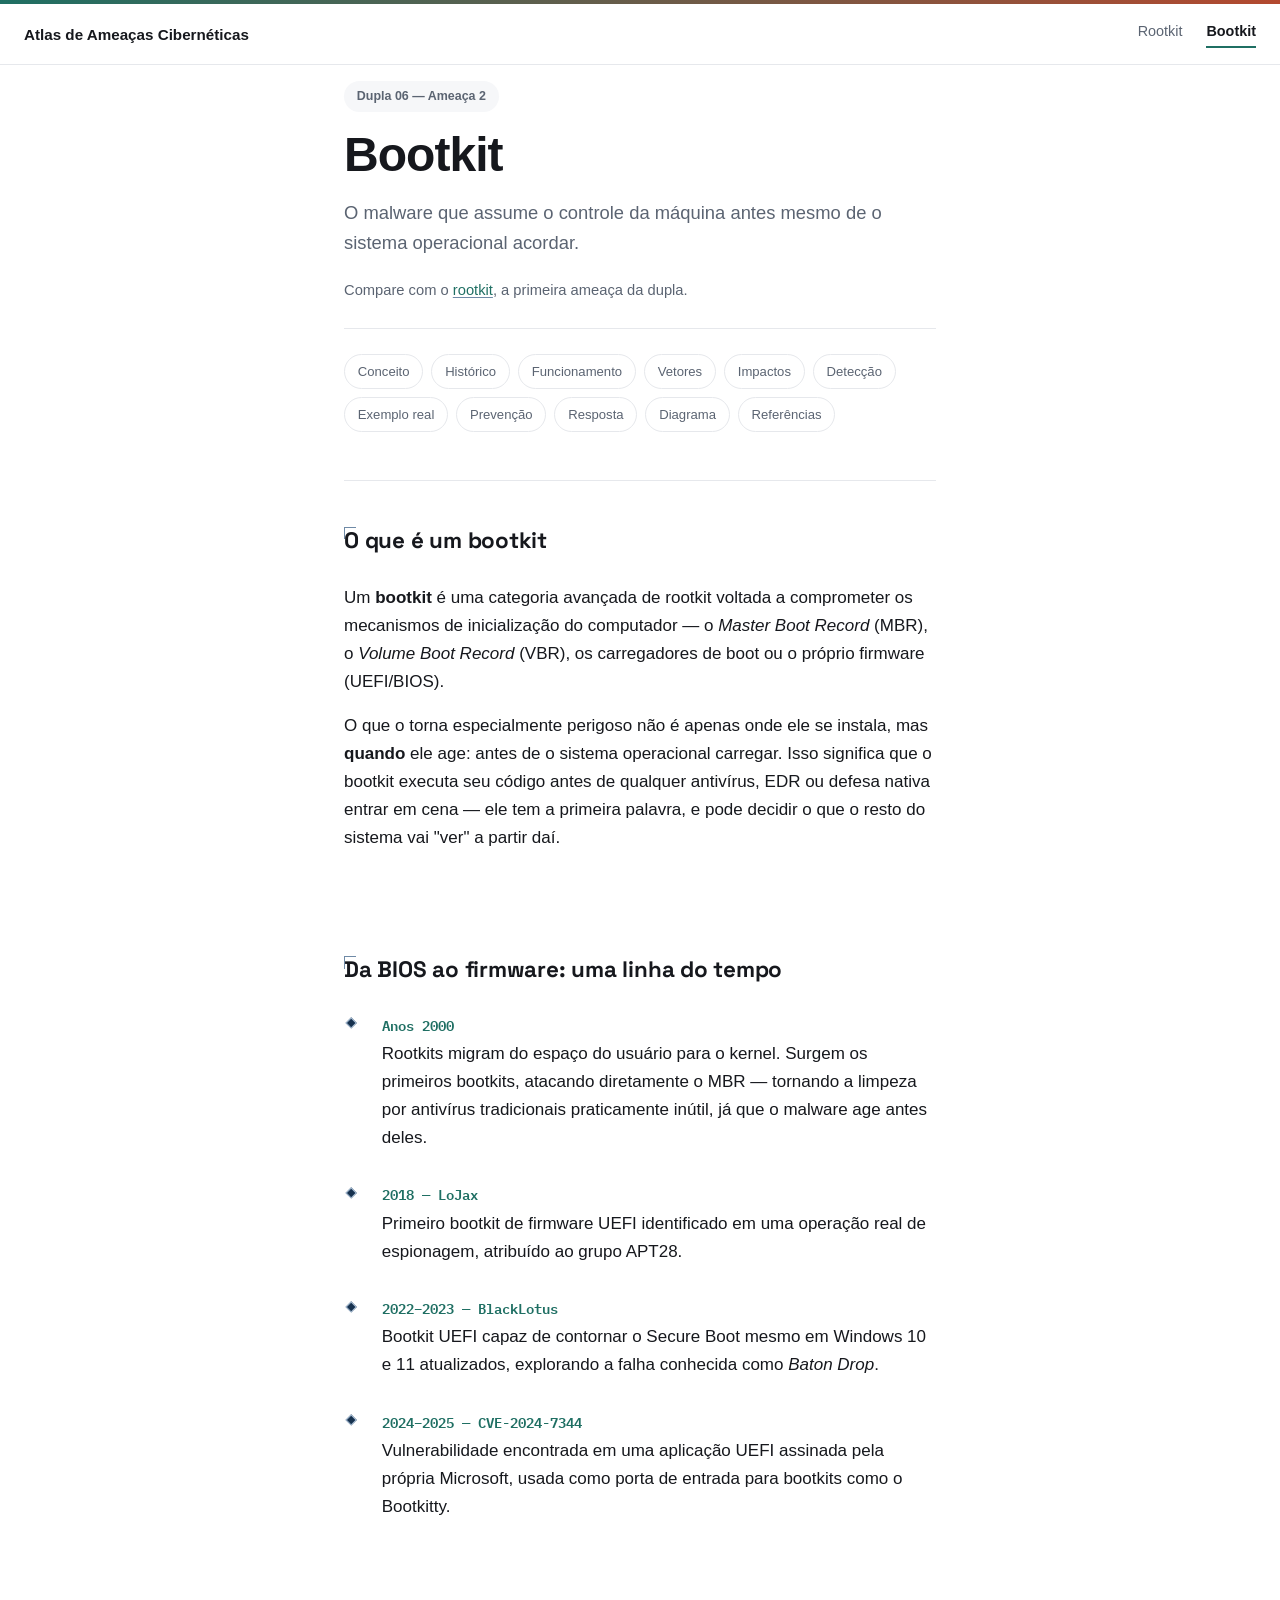
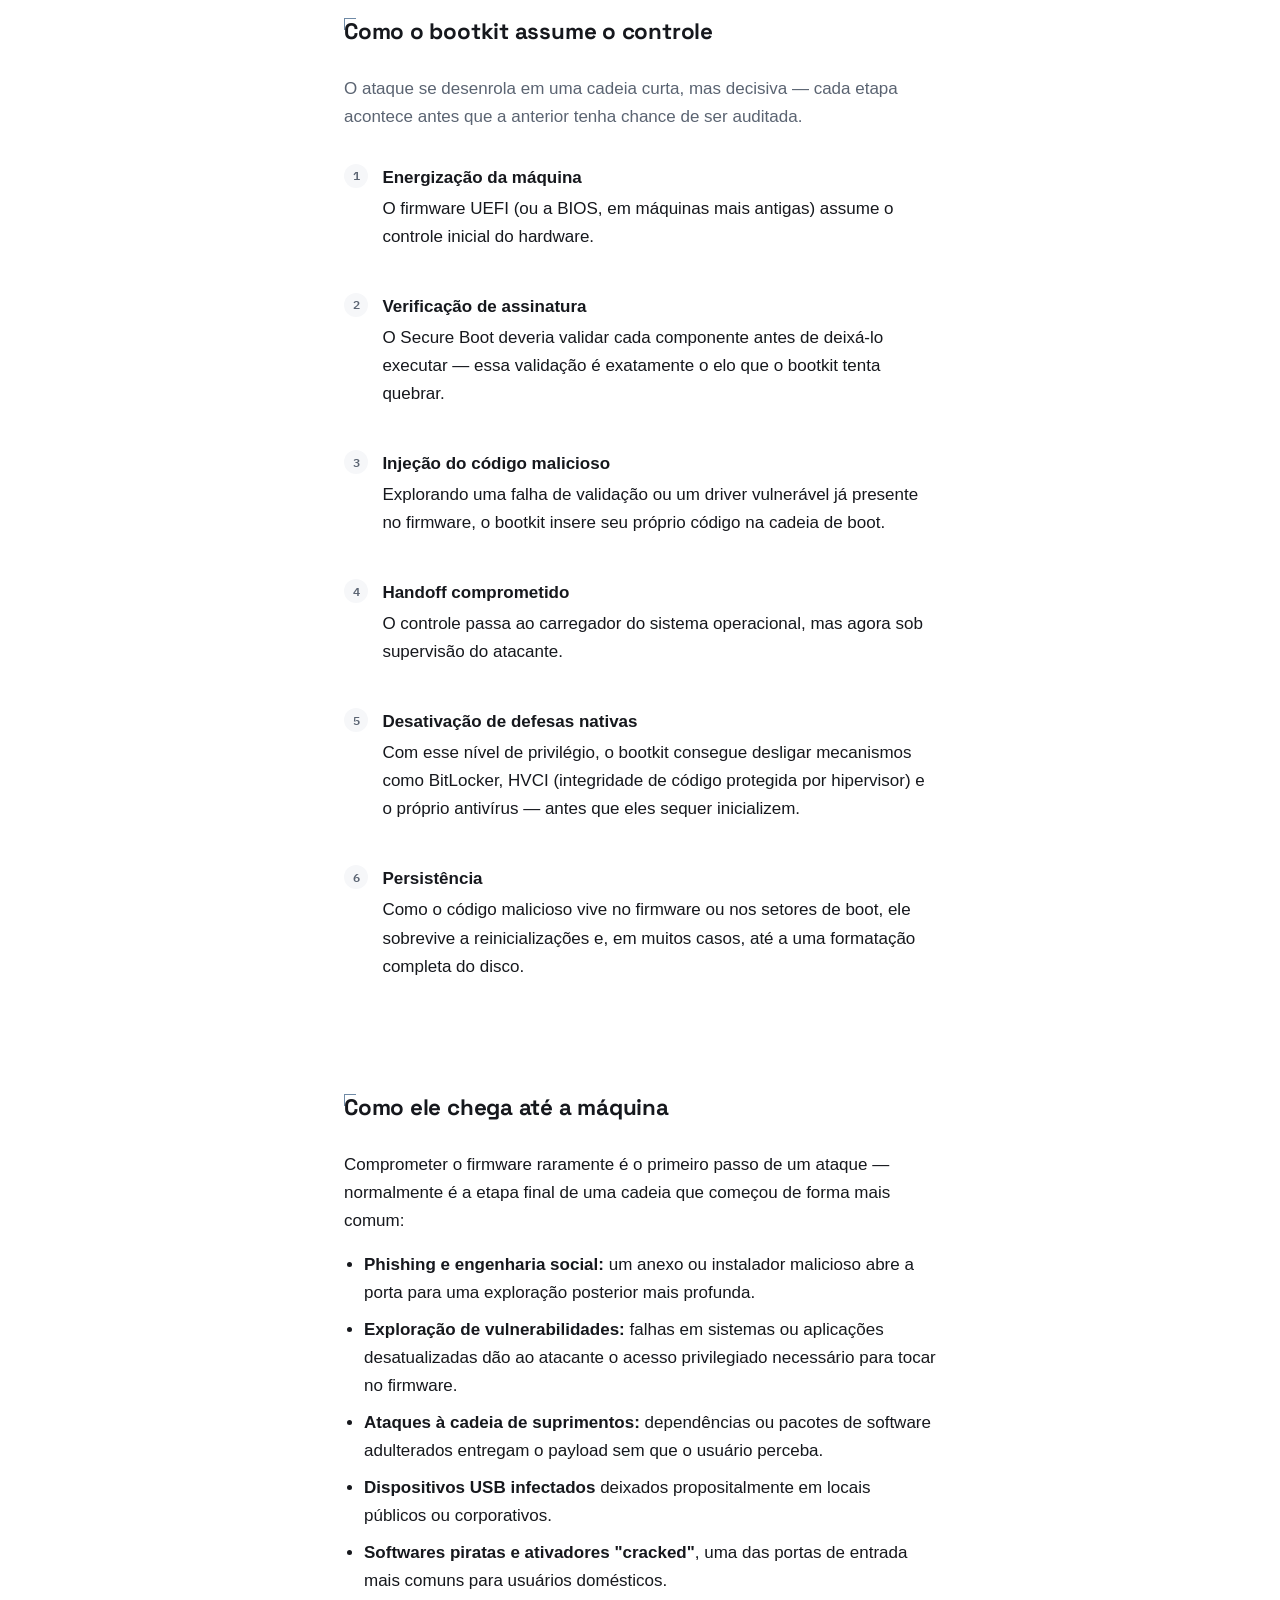
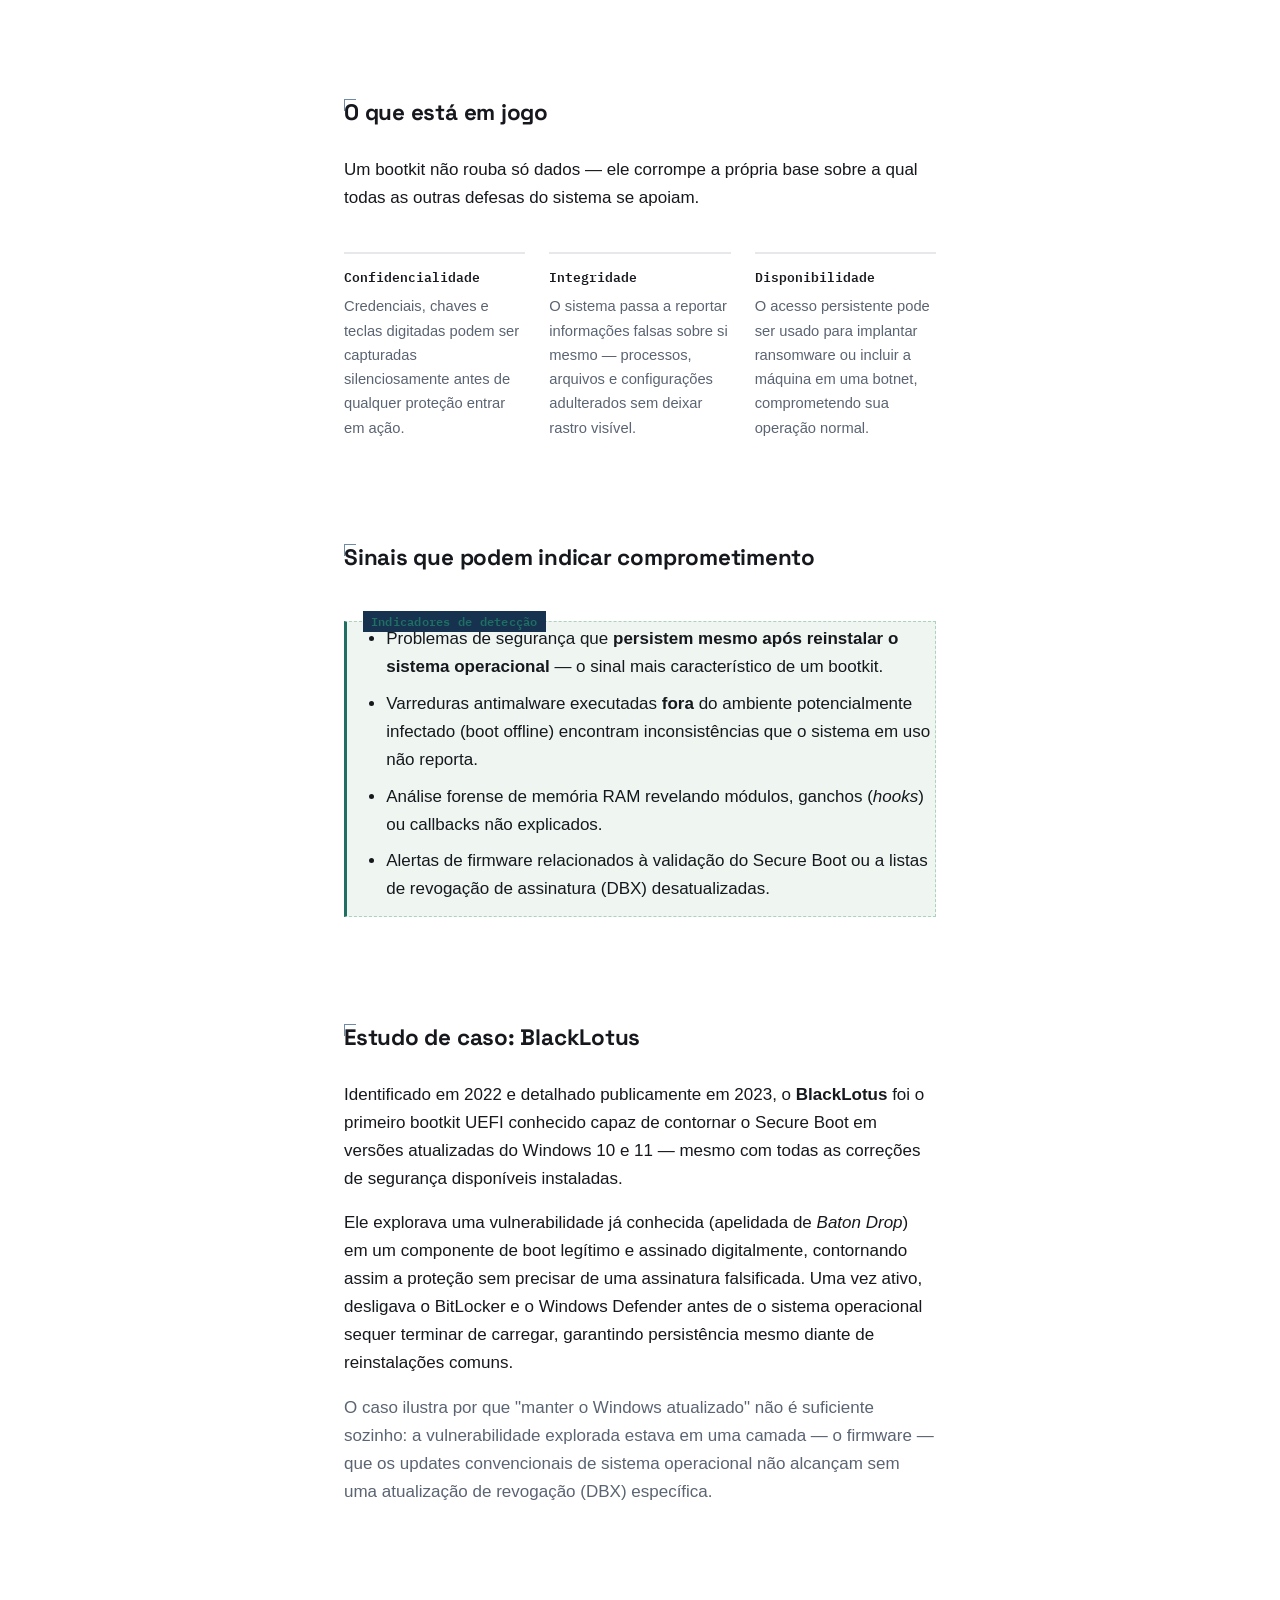
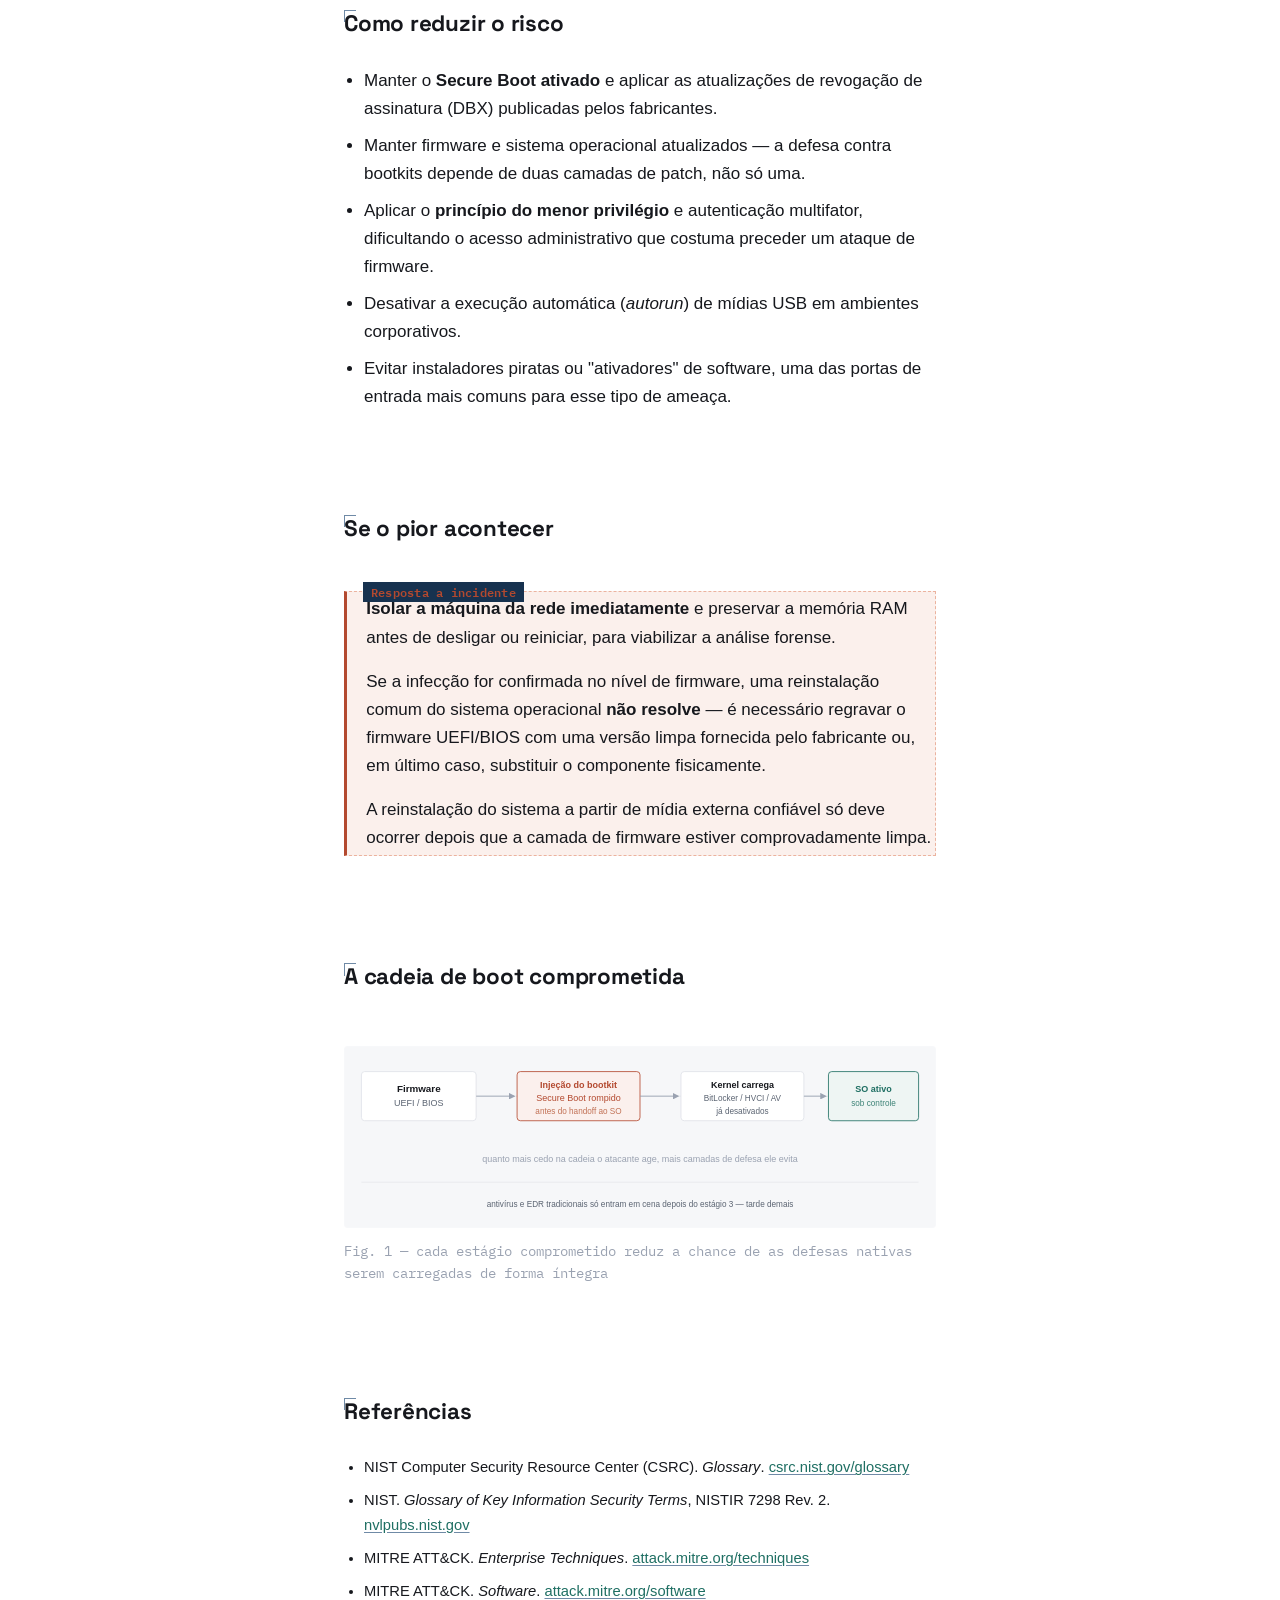
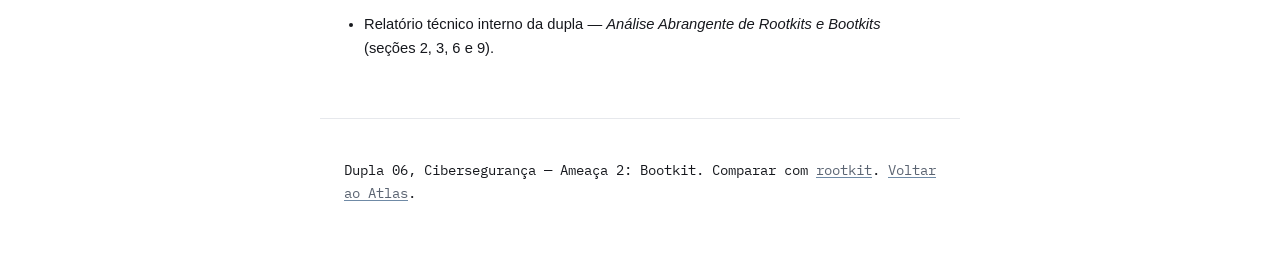
==== index.html @ 20fa59f3 "alterando nome" ====
<!doctype html>
<html lang="pt-BR">
  <head>
    <meta charset="UTF-8" />
    <meta name="viewport" content="width=device-width, initial-scale=1.0" />
    <title>Bootkit — Atlas de Ameaças Cibernéticas</title>
    <meta
      name="description"
      content="O que é um bootkit, como ele compromete o processo de inicialização, exemplos reais como o BlackLotus, e como detectar, prevenir e responder a esse tipo de ataque."
    />
    <link rel="stylesheet" href="css/style.css" />
  </head>

  <body>
    <div class="accent-bar"></div>
    <header class="site-header">
      <a class="brand" href="#">Atlas de Ameaças Cibernéticas</a>
      <nav aria-label="Ameaças da dupla 06">
        <a href="rootkit.html">Rootkit</a>
        <a href="bootkit.html" aria-current="page">Bootkit</a>
      </nav>
    </header>

    <header class="hero">
      <span class="badge">Dupla 06 — Ameaça 2</span>
      <h1>Bootkit</h1>
      <p class="lede">
        O malware que assume o controle da máquina antes mesmo de o sistema
        operacional acordar.
      </p>
      <p class="see-also">
        Compare com o <a href="rootkit.html">rootkit</a>, a primeira ameaça da
        dupla.
      </p>

      <nav class="quicknav" aria-label="Nesta página">
        <a href="#conceito">Conceito</a>
        <a href="#historico">Histórico</a>
        <a href="#funcionamento">Funcionamento</a>
        <a href="#vetores">Vetores</a>
        <a href="#impactos">Impactos</a>
        <a href="#deteccao">Detecção</a>
        <a href="#exemplo">Exemplo real</a>
        <a href="#prevencao">Prevenção</a>
        <a href="#resposta">Resposta</a>
        <a href="#diagrama">Diagrama</a>
        <a href="#referencias">Referências</a>
      </nav>
    </header>

    <main>
      <section id="conceito">
        <h2>O que é um bootkit</h2>
        <p>
          Um <strong>bootkit</strong> é uma categoria avançada de rootkit
          voltada a comprometer os mecanismos de inicialização do computador — o
          <em>Master Boot Record</em> (MBR), o
          <em>Volume Boot Record</em> (VBR), os carregadores de boot ou o
          próprio firmware (UEFI/BIOS).
        </p>
        <p>
          O que o torna especialmente perigoso não é apenas onde ele se instala,
          mas <strong>quando</strong> ele age: antes de o sistema operacional
          carregar. Isso significa que o bootkit executa seu código antes de
          qualquer antivírus, EDR ou defesa nativa entrar em cena — ele tem a
          primeira palavra, e pode decidir o que o resto do sistema vai "ver" a
          partir daí.
        </p>
      </section>

      <section id="historico">
        <h2>Da BIOS ao firmware: uma linha do tempo</h2>
        <ul class="timeline">
          <li>
            <span class="year">Anos 2000</span>
            <p>
              Rootkits migram do espaço do usuário para o kernel. Surgem os
              primeiros bootkits, atacando diretamente o MBR — tornando a
              limpeza por antivírus tradicionais praticamente inútil, já que o
              malware age antes deles.
            </p>
          </li>
          <li>
            <span class="year">2018 — LoJax</span>
            <p>
              Primeiro bootkit de firmware UEFI identificado em uma operação
              real de espionagem, atribuído ao grupo APT28.
            </p>
          </li>
          <li>
            <span class="year">2022–2023 — BlackLotus</span>
            <p>
              Bootkit UEFI capaz de contornar o Secure Boot mesmo em Windows 10
              e 11 atualizados, explorando a falha conhecida como
              <em>Baton Drop</em>.
            </p>
          </li>
          <li>
            <span class="year">2024–2025 — CVE-2024-7344</span>
            <p>
              Vulnerabilidade encontrada em uma aplicação UEFI assinada pela
              própria Microsoft, usada como porta de entrada para bootkits como
              o Bootkitty.
            </p>
          </li>
        </ul>
      </section>

      <section id="funcionamento">
        <h2>Como o bootkit assume o controle</h2>
        <p class="dim">
          O ataque se desenrola em uma cadeia curta, mas decisiva — cada etapa
          acontece antes que a anterior tenha chance de ser auditada.
        </p>
        <ol class="steps">
          <li>
            <strong>Energização da máquina</strong>O firmware UEFI (ou a BIOS,
            em máquinas mais antigas) assume o controle inicial do hardware.
          </li>
          <li>
            <strong>Verificação de assinatura</strong>O Secure Boot deveria
            validar cada componente antes de deixá-lo executar — essa validação
            é exatamente o elo que o bootkit tenta quebrar.
          </li>
          <li>
            <strong>Injeção do código malicioso</strong>Explorando uma falha de
            validação ou um driver vulnerável já presente no firmware, o bootkit
            insere seu próprio código na cadeia de boot.
          </li>
          <li>
            <strong>Handoff comprometido</strong>O controle passa ao carregador
            do sistema operacional, mas agora sob supervisão do atacante.
          </li>
          <li>
            <strong>Desativação de defesas nativas</strong>Com esse nível de
            privilégio, o bootkit consegue desligar mecanismos como BitLocker,
            HVCI (integridade de código protegida por hipervisor) e o próprio
            antivírus — antes que eles sequer inicializem.
          </li>
          <li>
            <strong>Persistência</strong>Como o código malicioso vive no
            firmware ou nos setores de boot, ele sobrevive a reinicializações e,
            em muitos casos, até a uma formatação completa do disco.
          </li>
        </ol>
      </section>

      <section id="vetores">
        <h2>Como ele chega até a máquina</h2>
        <p>
          Comprometer o firmware raramente é o primeiro passo de um ataque —
          normalmente é a etapa final de uma cadeia que começou de forma mais
          comum:
        </p>
        <ul>
          <li>
            <strong>Phishing e engenharia social:</strong> um anexo ou
            instalador malicioso abre a porta para uma exploração posterior mais
            profunda.
          </li>
          <li>
            <strong>Exploração de vulnerabilidades:</strong> falhas em sistemas
            ou aplicações desatualizadas dão ao atacante o acesso privilegiado
            necessário para tocar no firmware.
          </li>
          <li>
            <strong>Ataques à cadeia de suprimentos:</strong> dependências ou
            pacotes de software adulterados entregam o payload sem que o usuário
            perceba.
          </li>
          <li>
            <strong>Dispositivos USB infectados</strong> deixados
            propositalmente em locais públicos ou corporativos.
          </li>
          <li>
            <strong>Softwares piratas e ativadores "cracked"</strong>, uma das
            portas de entrada mais comuns para usuários domésticos.
          </li>
        </ul>
      </section>

      <section id="impactos">
        <h2>O que está em jogo</h2>
        <p>
          Um bootkit não rouba só dados — ele corrompe a própria base sobre a
          qual todas as outras defesas do sistema se apoiam.
        </p>
        <div class="pillars">
          <div class="pillar">
            <h4>Confidencialidade</h4>
            <p>
              Credenciais, chaves e teclas digitadas podem ser capturadas
              silenciosamente antes de qualquer proteção entrar em ação.
            </p>
          </div>
          <div class="pillar">
            <h4>Integridade</h4>
            <p>
              O sistema passa a reportar informações falsas sobre si mesmo —
              processos, arquivos e configurações adulterados sem deixar rastro
              visível.
            </p>
          </div>
          <div class="pillar">
            <h4>Disponibilidade</h4>
            <p>
              O acesso persistente pode ser usado para implantar ransomware ou
              incluir a máquina em uma botnet, comprometendo sua operação
              normal.
            </p>
          </div>
        </div>
      </section>

      <section id="deteccao">
        <h2>Sinais que podem indicar comprometimento</h2>
        <div class="panel defense">
          <span class="label">Indicadores de detecção</span>
          <ul style="margin-bottom: 0">
            <li>
              Problemas de segurança que
              <strong
                >persistem mesmo após reinstalar o sistema operacional</strong
              >
              — o sinal mais característico de um bootkit.
            </li>
            <li>
              Varreduras antimalware executadas <strong>fora</strong> do
              ambiente potencialmente infectado (boot offline) encontram
              inconsistências que o sistema em uso não reporta.
            </li>
            <li>
              Análise forense de memória RAM revelando módulos, ganchos
              (<em>hooks</em>) ou callbacks não explicados.
            </li>
            <li>
              Alertas de firmware relacionados à validação do Secure Boot ou a
              listas de revogação de assinatura (DBX) desatualizadas.
            </li>
          </ul>
        </div>
      </section>

      <section id="exemplo">
        <h2>Estudo de caso: BlackLotus</h2>
        <p>
          Identificado em 2022 e detalhado publicamente em 2023, o
          <strong>BlackLotus</strong> foi o primeiro bootkit UEFI conhecido
          capaz de contornar o Secure Boot em versões atualizadas do Windows 10
          e 11 — mesmo com todas as correções de segurança disponíveis
          instaladas.
        </p>
        <p>
          Ele explorava uma vulnerabilidade já conhecida (apelidada de
          <em>Baton Drop</em>) em um componente de boot legítimo e assinado
          digitalmente, contornando assim a proteção sem precisar de uma
          assinatura falsificada. Uma vez ativo, desligava o BitLocker e o
          Windows Defender antes de o sistema operacional sequer terminar de
          carregar, garantindo persistência mesmo diante de reinstalações
          comuns.
        </p>
        <p class="dim">
          O caso ilustra por que "manter o Windows atualizado" não é suficiente
          sozinho: a vulnerabilidade explorada estava em uma camada — o firmware
          — que os updates convencionais de sistema operacional não alcançam sem
          uma atualização de revogação (DBX) específica.
        </p>
      </section>

      <section id="prevencao">
        <h2>Como reduzir o risco</h2>
        <ul>
          <li>
            Manter o <strong>Secure Boot ativado</strong> e aplicar as
            atualizações de revogação de assinatura (DBX) publicadas pelos
            fabricantes.
          </li>
          <li>
            Manter firmware e sistema operacional atualizados — a defesa contra
            bootkits depende de duas camadas de patch, não só uma.
          </li>
          <li>
            Aplicar o <strong>princípio do menor privilégio</strong> e
            autenticação multifator, dificultando o acesso administrativo que
            costuma preceder um ataque de firmware.
          </li>
          <li>
            Desativar a execução automática (<em>autorun</em>) de mídias USB em
            ambientes corporativos.
          </li>
          <li>
            Evitar instaladores piratas ou "ativadores" de software, uma das
            portas de entrada mais comuns para esse tipo de ameaça.
          </li>
        </ul>
      </section>

      <section id="resposta">
        <h2>Se o pior acontecer</h2>
        <div class="panel threat">
          <span class="label">Resposta a incidente</span>
          <p>
            <strong>Isolar a máquina da rede imediatamente</strong> e preservar
            a memória RAM antes de desligar ou reiniciar, para viabilizar a
            análise forense.
          </p>
          <p>
            Se a infecção for confirmada no nível de firmware, uma reinstalação
            comum do sistema operacional <strong>não resolve</strong> — é
            necessário regravar o firmware UEFI/BIOS com uma versão limpa
            fornecida pelo fabricante ou, em último caso, substituir o
            componente fisicamente.
          </p>
          <p style="margin-bottom: 0">
            A reinstalação do sistema a partir de mídia externa confiável só
            deve ocorrer depois que a camada de firmware estiver comprovadamente
            limpa.
          </p>
        </div>
      </section>

      <section id="diagrama">
        <h2>A cadeia de boot comprometida</h2>
        <figure>
          <svg
            viewBox="0 0 720 220"
            xmlns="http://www.w3.org/2000/svg"
            role="img"
            aria-labelledby="diagTitle diagDesc"
          >
            <title id="diagTitle">
              Diagrama da cadeia de boot comprometida por um bootkit
            </title>
            <desc id="diagDesc">
              Quatro estágios em sequência: firmware UEFI, injeção do bootkit
              rompendo o Secure Boot, carregamento do kernel com defesas
              desativadas, e sistema operacional sob controle do atacante.
            </desc>

            <!-- linha guia -->
            <line
              x1="70"
              y1="60"
              x2="650"
              y2="60"
              stroke="#dfe2e8"
              stroke-width="1"
            />

            <!-- estagio 1 -->
            <rect
              x="20"
              y="30"
              width="140"
              height="60"
              rx="4"
              fill="#ffffff"
              stroke="#dfe2e8"
            />
            <text
              x="90"
              y="55"
              text-anchor="middle"
              fill="#16181d"
              font-family="Inter, sans-serif"
              font-size="12"
              font-weight="600"
            >
              Firmware
            </text>
            <text
              x="90"
              y="72"
              text-anchor="middle"
              fill="#5b6472"
              font-family="Inter, sans-serif"
              font-size="11"
            >
              UEFI / BIOS
            </text>

            <!-- estagio 2 -->
            <rect
              x="210"
              y="30"
              width="150"
              height="60"
              rx="4"
              fill="#fbf0ed"
              stroke="#b3492f"
            />
            <text
              x="285"
              y="50"
              text-anchor="middle"
              fill="#b3492f"
              font-family="Inter, sans-serif"
              font-size="11"
              font-weight="600"
            >
              Injeção do bootkit
            </text>
            <text
              x="285"
              y="66"
              text-anchor="middle"
              fill="#b3492f"
              font-family="Inter, sans-serif"
              font-size="11"
            >
              Secure Boot rompido
            </text>
            <text
              x="285"
              y="82"
              text-anchor="middle"
              fill="#c17155"
              font-family="Inter, sans-serif"
              font-size="10"
            >
              antes do handoff ao SO
            </text>

            <!-- estagio 3 -->
            <rect
              x="410"
              y="30"
              width="150"
              height="60"
              rx="4"
              fill="#ffffff"
              stroke="#dfe2e8"
            />
            <text
              x="485"
              y="50"
              text-anchor="middle"
              fill="#16181d"
              font-family="Inter, sans-serif"
              font-size="11"
              font-weight="600"
            >
              Kernel carrega
            </text>
            <text
              x="485"
              y="66"
              text-anchor="middle"
              fill="#5b6472"
              font-family="Inter, sans-serif"
              font-size="10"
            >
              BitLocker / HVCI / AV
            </text>
            <text
              x="485"
              y="82"
              text-anchor="middle"
              fill="#5b6472"
              font-family="Inter, sans-serif"
              font-size="10"
            >
              já desativados
            </text>

            <!-- estagio 4 -->
            <rect
              x="590"
              y="30"
              width="110"
              height="60"
              rx="4"
              fill="#eef5f3"
              stroke="#1f6f63"
            />
            <text
              x="645"
              y="55"
              text-anchor="middle"
              fill="#1f6f63"
              font-family="Inter, sans-serif"
              font-size="11"
              font-weight="600"
            >
              SO ativo
            </text>
            <text
              x="645"
              y="72"
              text-anchor="middle"
              fill="#3f8478"
              font-family="Inter, sans-serif"
              font-size="10"
            >
              sob controle
            </text>

            <!-- setas -->
            <path
              d="M160 60 L206 60"
              stroke="#9aa2b1"
              stroke-width="1"
              marker-end="url(#arrow)"
            />
            <path
              d="M360 60 L406 60"
              stroke="#9aa2b1"
              stroke-width="1"
              marker-end="url(#arrow)"
            />
            <path
              d="M560 60 L586 60"
              stroke="#9aa2b1"
              stroke-width="1"
              marker-end="url(#arrow)"
            />

            <defs>
              <marker
                id="arrow"
                markerWidth="8"
                markerHeight="8"
                refX="6"
                refY="4"
                orient="auto"
              >
                <path d="M0,0 L8,4 L0,8 Z" fill="#9aa2b1" />
              </marker>
            </defs>

            <text
              x="360"
              y="140"
              text-anchor="middle"
              fill="#9aa2b1"
              font-family="Inter, sans-serif"
              font-size="11"
            >
              quanto mais cedo na cadeia o atacante age, mais camadas de defesa
              ele evita
            </text>
            <line
              x1="20"
              y1="165"
              x2="700"
              y2="165"
              stroke="#e6e8ec"
              stroke-width="1"
            />
            <text
              x="360"
              y="195"
              text-anchor="middle"
              fill="#5b6472"
              font-family="Inter, sans-serif"
              font-size="10"
            >
              antivírus e EDR tradicionais só entram em cena depois do estágio 3
              — tarde demais
            </text>
          </svg>
          <figcaption>
            Fig. 1 — cada estágio comprometido reduz a chance de as defesas
            nativas serem carregadas de forma íntegra
          </figcaption>
        </figure>
      </section>

      <section id="referencias">
        <h2>Referências</h2>
        <ul class="refs">
          <li>
            NIST Computer Security Resource Center (CSRC). <em>Glossary</em>.
            <a
              href="https://csrc.nist.gov/glossary/"
              target="_blank"
              rel="noopener"
              >csrc.nist.gov/glossary</a
            >
          </li>
          <li>
            NIST. <em>Glossary of Key Information Security Terms</em>, NISTIR
            7298 Rev. 2.
            <a
              href="https://nvlpubs.nist.gov/nistpubs/ir/2013/nist.ir.7298r2.pdf"
              target="_blank"
              rel="noopener"
              >nvlpubs.nist.gov</a
            >
          </li>
          <li>
            MITRE ATT&amp;CK. <em>Enterprise Techniques</em>.
            <a
              href="https://attack.mitre.org/techniques/"
              target="_blank"
              rel="noopener"
              >attack.mitre.org/techniques</a
            >
          </li>
          <li>
            MITRE ATT&amp;CK. <em>Software</em>.
            <a
              href="https://attack.mitre.org/software/"
              target="_blank"
              rel="noopener"
              >attack.mitre.org/software</a
            >
          </li>
          <li>
            Relatório técnico interno da dupla —
            <em>Análise Abrangente de Rootkits e Bootkits</em> (seções 2, 3, 6 e
            9).
          </li>
        </ul>
      </section>
    </main>

    <footer>
      <p>
        Dupla 06, Cibersegurança — Ameaça 2: Bootkit. Comparar com
        <a href="rootkit.html">rootkit</a>.
        <a href="../index.html">Voltar ao Atlas</a>.
      </p>
    </footer>
  </body>
</html>
---- css/style.css ----
/* =========================================================
   Atlas de Ameaças Cibernéticas — Dupla 06
   Identidade visual: prancha de desenho técnico.
   Um bootkit vive no firmware — no hardware, não no software —
   então a referência visual é a planta de engenharia, com
   carimbo, linhas de cota e anotações de revisão, e não a
   estética genérica de "tela de hacker".
   ========================================================= */

@import url("https://fonts.googleapis.com/css2?family=Space+Grotesk:wght@500;600;700&family=IBM+Plex+Sans:wght@400;500;600&family=IBM+Plex+Mono:wght@400;500&display=swap");

:root {
  --paper: #17324f;
  --paper-deep: #0e2138;
  --paper-line: rgba(255, 255, 255, 0.15);
  --paper-line-soft: rgba(255, 255, 255, 0.07);

  --ink: #eef3f8;
  --ink-dim: #a9bfd6;
  --ink-faint: #6f8aa6;

  --redline: #d96a44;
  /* caneta de marcação — comprometimento */
  --redline-bg: rgba(217, 106, 68, 0.1);
  --stamp: #5fa87c;
  /* carimbo de verificação — defesa */
  --stamp-bg: rgba(95, 168, 124, 0.1);

  --sans: "IBM Plex Sans", -apple-system, "Segoe UI", sans-serif;
  --display: "Space Grotesk", "IBM Plex Sans", -apple-system, sans-serif;
  --mono: "IBM Plex Mono", ui-monospace, "SF Mono", Consolas, monospace;

  --measure: 42rem;
}

* {
  box-sizing: border-box;
}

@media (prefers-reduced-motion: reduce) {
  * {
    animation: none !important;
    transition: none !important;
  }
}

html {
  scroll-behavior: smooth;
}

body {
  margin: 0;
  background:
    repeating-linear-gradient(
      0deg,
      var(--paper-line-soft) 0 1px,
      transparent 1px 42px
    ),
    repeating-linear-gradient(
      90deg,
      var(--paper-line-soft) 0 1px,
      transparent 1px 42px
    ),
    var(--paper);
  color: var(--ink);
  font-family: var(--sans);
  font-size: 17px;
  line-height: 1.65;
  -webkit-font-smoothing: antialiased;
}

a {
  color: inherit;
  text-decoration-color: var(--ink-faint);
  text-underline-offset: 3px;
}

a:hover {
  text-decoration-color: currentColor;
}

a:focus-visible,
button:focus-visible {
  outline: 2px solid var(--stamp);
  outline-offset: 3px;
}

img,
svg {
  max-width: 100%;
  display: block;
}

/* ---------- topo / navegação ---------- */

.topbar {
  display: flex;
  justify-content: space-between;
  align-items: center;
  padding: 0.9rem 1.5rem;
  border-bottom: 1px solid var(--paper-line-soft);
  font-family: var(--mono);
  font-size: 0.78rem;
  color: var(--ink-faint);
}

.topbar a {
  color: var(--ink-dim);
}

.topbar a:hover {
  color: var(--ink);
}

.topbar .path span {
  color: var(--ink-faint);
}

/* ---------- cabeçalho: carimbo de prancha ---------- */

.titleblock {
  display: grid;
  grid-template-columns: 1fr auto;
  gap: 2.5rem;
  align-items: end;
  max-width: 56rem;
  margin: 0 auto;
  padding: 3rem 1.5rem 2.2rem;
  border-bottom: 2px solid var(--ink);
}

.titleblock .tb-note {
  font-family: var(--mono);
  font-size: 0.78rem;
  color: var(--ink-faint);
  margin: 0 0 0.9rem;
}

.titleblock .tb-note a {
  color: var(--ink-faint);
}

.titleblock .tb-note a:hover {
  color: var(--stamp);
}

.titleblock h1 {
  font-family: var(--display);
  font-weight: 700;
  font-size: clamp(2.3rem, 6vw, 3.3rem);
  letter-spacing: -0.01em;
  line-height: 1.05;
  margin: 0 0 0.7rem;
}

.titleblock .tb-lede {
  max-width: 32rem;
  font-size: 1.1rem;
  color: var(--ink-dim);
  margin: 0;
}

.tb-stamp {
  border-collapse: collapse;
  font-family: var(--mono);
  font-size: 0.72rem;
}

.tb-stamp th,
.tb-stamp td {
  border: 1px solid var(--paper-line);
  padding: 0.35rem 0.6rem;
  text-align: left;
  white-space: nowrap;
}

.tb-stamp th {
  color: var(--ink-faint);
  font-weight: 400;
}

.tb-stamp td {
  color: var(--ink);
}

@media (max-width: 640px) {
  .titleblock {
    grid-template-columns: 1fr;
  }

  .tb-stamp {
    font-size: 0.7rem;
  }
}

/* ---------- corpo ---------- */

main {
  max-width: var(--measure);
  margin: 0 auto;
  padding: 0 1.5rem;
}

section {
  position: relative;
  padding: 2.6rem 0 2.6rem 1.6rem;
}

section + section {
  border-top: 1px solid var(--paper-line-soft);
}

/* marca de registro no início de cada seção, como em pranchas
   técnicas — substitui a divisória genérica de página inteira */
section::before {
  content: "";
  position: absolute;
  left: 0;
  top: 2.85rem;
  width: 0.7rem;
  height: 0.7rem;
  border-left: 1.5px solid var(--ink-faint);
  border-top: 1.5px solid var(--ink-faint);
}

section > h2 {
  font-family: var(--display);
  font-size: 1.3rem;
  font-weight: 600;
  margin: 0 0 1.1rem;
  color: var(--ink);
  display: inline-block;
  padding-bottom: 0.35rem;
  border-bottom: 1px solid var(--paper-line);
}

h3 {
  font-family: var(--sans);
  font-size: 1.02rem;
  font-weight: 600;
  margin: 1.6rem 0 0.5rem;
  color: var(--ink);
}

p {
  margin: 0 0 1rem;
  color: var(--ink);
}

p.dim {
  color: var(--ink-dim);
}

ul,
ol {
  padding-left: 1.3rem;
  margin: 0 0 1rem;
}

li {
  margin-bottom: 0.5rem;
}

strong {
  color: var(--ink);
  font-weight: 600;
}

/* ---------- linha do tempo ---------- */

.timeline {
  list-style: none;
  padding: 0;
  margin: 0;
}

.timeline li {
  position: relative;
  padding-left: 1.9rem;
  padding-bottom: 1.5rem;
  border-left: 1px solid var(--paper-line);
  margin-left: 0.4rem;
}

.timeline li:last-child {
  border-left-color: transparent;
  padding-bottom: 0;
}

.timeline li::before {
  content: "";
  position: absolute;
  left: -0.28rem;
  top: 0.35rem;
  width: 0.4rem;
  height: 0.4rem;
  background: var(--paper);
  border: 1.5px solid var(--ink-dim);
  transform: rotate(45deg);
}

.timeline .year {
  font-family: var(--mono);
  font-size: 0.82rem;
  color: var(--ink-faint);
  display: block;
  margin-bottom: 0.2rem;
}

/* ---------- etapas numeradas (como funciona) ---------- */

.steps {
  counter-reset: step;
  list-style: none;
  padding: 0;
  margin: 0;
}

.steps li {
  counter-increment: step;
  position: relative;
  padding: 1rem 0 1rem 2.6rem;
}

.steps li + li {
  border-top: 1px dashed var(--paper-line);
}

.steps li::before {
  content: counter(step, decimal-leading-zero);
  position: absolute;
  left: 0;
  top: 1rem;
  font-family: var(--mono);
  font-size: 0.82rem;
  color: var(--ink-faint);
}

.steps strong {
  display: block;
  margin-bottom: 0.2rem;
}

/* ---------- painéis de anotação ---------- */

.panel {
  position: relative;
  border: 1px dashed var(--paper-line);
  padding: 1.4rem 1.4rem 1.2rem;
  margin: 1.4rem 0 1.6rem;
}

.panel .label {
  position: absolute;
  top: -0.65rem;
  left: 1rem;
  padding: 0 0.5rem;
  background: var(--paper);
  font-family: var(--mono);
  font-size: 0.72rem;
  letter-spacing: 0.02em;
}

.panel.threat {
  border-color: rgba(217, 106, 68, 0.45);
  background: var(--redline-bg);
}

.panel.threat .label {
  color: var(--redline);
}

.panel.defense {
  border-color: rgba(95, 168, 124, 0.45);
  background: var(--stamp-bg);
}

.panel.defense .label {
  color: var(--stamp);
}

.panel p:last-child {
  margin-bottom: 0;
}

/* ---------- pilares CID ---------- */

.pillars {
  position: relative;
  display: grid;
  grid-template-columns: repeat(3, 1fr);
  gap: 1.2rem;
  margin: 1.8rem 0 1.2rem;
  padding-top: 1.1rem;
}

.pillars::before {
  content: "";
  position: absolute;
  top: 0;
  left: 4%;
  right: 4%;
  height: 1px;
  background: var(--paper-line);
}

.pillar {
  position: relative;
  padding-top: 0.6rem;
}

.pillar::before {
  content: "";
  position: absolute;
  top: -1.1rem;
  left: 0;
  width: 1px;
  height: 0.6rem;
  background: var(--paper-line);
}

.pillar h4 {
  font-family: var(--mono);
  font-size: 0.76rem;
  color: var(--ink-faint);
  margin: 0 0 0.5rem;
  font-weight: 500;
}

.pillar p {
  font-size: 0.92rem;
  margin: 0;
  color: var(--ink-dim);
}

@media (max-width: 640px) {
  .pillars {
    grid-template-columns: 1fr;
  }

  .pillars::before {
    display: none;
  }
}

/* ---------- diagrama ---------- */

figure {
  margin: 1.6rem 0;
}

figure svg {
  width: 100%;
  height: auto;
  background: var(--paper-deep);
  border: 1px solid var(--paper-line);
}

figcaption {
  font-family: var(--mono);
  font-size: 0.76rem;
  color: var(--ink-faint);
  margin-top: 0.6rem;
}

/* ---------- referências ---------- */

.refs {
  padding-left: 1.3rem;
}

.refs li {
  font-size: 0.92rem;
}

.refs a {
  word-break: break-word;
  text-decoration-line: underline;
}

/* ---------- rodapé ---------- */

footer {
  max-width: var(--measure);
  margin: 0 auto;
  padding: 2rem 1.5rem 3rem;
  font-family: var(--mono);
  font-size: 0.76rem;
  color: var(--ink-faint);
  border-top: 1px solid var(--paper-line-soft);
}

footer a {
  color: var(--ink-faint);
  text-decoration-line: underline;
}

footer a:hover {
  color: var(--stamp);
}

/* =========================================================
   Atlas de Ameaças Cibernéticas — Dupla 06 (Rootkit / Bootkit)
   Layout limpo e neutro: tipografia clara, bastante espaço em
   branco, uma única cor de destaque. Sem tema visual "temático"
   por cima do conteúdo técnico.
   ========================================================= */

@import url("https://fonts.googleapis.com/css2?family=Inter:wght@400;500;600;700&family=IBM+Plex+Mono:wght@400;500&display=swap");

:root {
  --bg: #ffffff;
  --bg-subtle: #f6f7f9;
  --text: #16181d;
  --text-dim: #5b6472;
  --text-faint: #9aa2b1;
  --border: #e6e8ec;

  --accent: #1f6f63;
  --accent-bg: #eef5f3;
  --warn: #b3492f;
  --warn-bg: #fbf0ed;

  --sans: "Inter", -apple-system, "Segoe UI", sans-serif;
  --mono: "IBM Plex Mono", ui-monospace, "SF Mono", Consolas, monospace;

  --measure: 40rem;
}

* {
  box-sizing: border-box;
}

@media (prefers-reduced-motion: reduce) {
  * {
    animation: none !important;
    transition: none !important;
  }
}

html {
  scroll-behavior: smooth;
}

body {
  margin: 0;
  background: var(--bg);
  color: var(--text);
  font-family: var(--sans);
  font-size: 17px;
  line-height: 1.65;
  -webkit-font-smoothing: antialiased;
}

a {
  color: var(--accent);
  text-underline-offset: 2px;
}

a:hover {
  color: var(--text);
}

a:focus-visible,
button:focus-visible {
  outline: 2px solid var(--accent);
  outline-offset: 3px;
}

img,
svg {
  max-width: 100%;
  display: block;
}

/* ---------- topo ---------- */

.topbar {
  display: flex;
  justify-content: space-between;
  align-items: center;
  max-width: var(--measure);
  margin: 0 auto;
  padding: 1.3rem 1.5rem;
  font-size: 0.85rem;
  color: var(--text-faint);
}

.topbar a {
  color: var(--text-dim);
  text-decoration: none;
}

.topbar a:hover {
  color: var(--accent);
}

/* ---------- cabeçalho ---------- */

.hero {
  max-width: var(--measure);
  margin: 0 auto;
  padding: 1rem 1.5rem 3rem;
}

.hero .tag {
  font-size: 0.85rem;
  color: var(--text-faint);
  margin: 0 0 0.9rem;
}

.hero .tag a {
  color: var(--text-dim);
}

.hero h1 {
  font-size: clamp(2.2rem, 6vw, 3rem);
  font-weight: 700;
  letter-spacing: -0.02em;
  line-height: 1.1;
  margin: 0 0 1rem;
}

.hero .lede {
  font-size: 1.15rem;
  color: var(--text-dim);
  max-width: 34rem;
  margin: 0;
}

/* ---------- corpo ---------- */

main {
  max-width: var(--measure);
  margin: 0 auto;
  padding: 0 1.5rem;
}

section {
  padding: 2.6rem 0;
  border-top: 1px solid var(--border);
}

section > h2 {
  font-size: 1.4rem;
  font-weight: 700;
  letter-spacing: -0.01em;
  margin: 0 0 1.1rem;
  color: var(--text);
}

h3 {
  font-size: 1.02rem;
  font-weight: 600;
  margin: 1.5rem 0 0.5rem;
  color: var(--text);
}

p {
  margin: 0 0 1rem;
  color: var(--text);
}

p.dim {
  color: var(--text-dim);
}

ul,
ol {
  padding-left: 1.25rem;
  margin: 0 0 1rem;
}

li {
  margin-bottom: 0.55rem;
}

strong {
  color: var(--text);
  font-weight: 600;
}

/* ---------- linha do tempo ---------- */

.timeline {
  list-style: none;
  padding: 0;
  margin: 0;
}

.timeline li {
  padding-bottom: 1.4rem;
}

.timeline li:last-child {
  padding-bottom: 0;
}

.timeline .year {
  font-size: 0.85rem;
  font-weight: 600;
  color: var(--accent);
  display: block;
  margin-bottom: 0.25rem;
}

.timeline p {
  margin-bottom: 0;
}

/* ---------- etapas numeradas ---------- */

.steps {
  counter-reset: step;
  list-style: none;
  padding: 0;
  margin: 0;
}

.steps li {
  counter-increment: step;
  position: relative;
  padding: 1rem 0 1rem 2.4rem;
  border-top: 1px solid var(--border);
}

.steps li:first-child {
  border-top: none;
}

.steps li::before {
  content: counter(step);
  position: absolute;
  left: 0;
  top: 1rem;
  width: 1.5rem;
  height: 1.5rem;
  border-radius: 50%;
  background: var(--bg-subtle);
  color: var(--text-dim);
  font-size: 0.78rem;
  font-weight: 600;
  display: flex;
  align-items: center;
  justify-content: center;
}

.steps strong {
  display: block;
  margin-bottom: 0.2rem;
}

/* ---------- painéis de destaque ---------- */

.panel {
  border-left: 3px solid var(--border);
  padding: 0.2rem 0 0.2rem 1.2rem;
  margin: 1.2rem 0;
}

.panel .label {
  display: block;
  font-size: 0.78rem;
  font-weight: 600;
  text-transform: none;
  color: var(--text-faint);
  margin-bottom: 0.5rem;
}

.panel.threat {
  border-left-color: var(--warn);
}

.panel.threat .label {
  color: var(--warn);
}

.panel.defense {
  border-left-color: var(--accent);
}

.panel.defense .label {
  color: var(--accent);
}

.panel p:last-child {
  margin-bottom: 0;
}

/* ---------- pilares CID ---------- */

.pillars {
  display: grid;
  grid-template-columns: repeat(3, 1fr);
  gap: 1.5rem;
  margin: 1.4rem 0 1rem;
}

.pillar {
  padding-top: 0.8rem;
  border-top: 2px solid var(--border);
}

.pillar h4 {
  font-size: 0.8rem;
  font-weight: 600;
  color: var(--text);
  margin: 0 0 0.4rem;
}

.pillar p {
  font-size: 0.92rem;
  margin: 0;
  color: var(--text-dim);
}

/* =========================================================
   Atlas de Ameaças Cibernéticas — Dupla 06 (Rootkit / Bootkit)
   Layout limpo e neutro: tipografia clara, bastante espaço em
   branco, uma única cor de destaque. Sem tema visual "temático"
   por cima do conteúdo técnico.
   ========================================================= */

@import url("https://fonts.googleapis.com/css2?family=Inter:wght@400;500;600;700&family=IBM+Plex+Mono:wght@400;500&display=swap");

:root {
  --bg: #ffffff;
  --bg-subtle: #f6f7f9;
  --text: #16181d;
  --text-dim: #5b6472;
  --text-faint: #9aa2b1;
  --border: #e6e8ec;

  --accent: #1f6f63;
  --accent-bg: #eef5f3;
  --warn: #b3492f;
  --warn-bg: #fbf0ed;

  --sans: "Inter", -apple-system, "Segoe UI", sans-serif;
  --mono: "IBM Plex Mono", ui-monospace, "SF Mono", Consolas, monospace;

  --measure: 40rem;
}

* {
  box-sizing: border-box;
}

@media (prefers-reduced-motion: reduce) {
  * {
    animation: none !important;
    transition: none !important;
  }
}

html {
  scroll-behavior: smooth;
}

body {
  margin: 0;
  background: var(--bg);
  color: var(--text);
  font-family: var(--sans);
  font-size: 17px;
  line-height: 1.65;
  -webkit-font-smoothing: antialiased;
}

a {
  color: var(--accent);
  text-underline-offset: 2px;
}
a:hover {
  color: var(--text);
}
a:focus-visible,
button:focus-visible {
  outline: 2px solid var(--accent);
  outline-offset: 3px;
}

img,
svg {
  max-width: 100%;
  display: block;
}

/* ---------- cabeçalho ---------- */

.hero {
  max-width: var(--measure);
  margin: 0 auto;
  padding: 1rem 1.5rem 3rem;
}

.hero h1 {
  font-size: clamp(2.2rem, 6vw, 3rem);
  font-weight: 700;
  letter-spacing: -0.02em;
  line-height: 1.1;
  margin: 0 0 1rem;
}

.hero .lede {
  font-size: 1.15rem;
  color: var(--text-dim);
  max-width: 34rem;
  margin: 0;
}

/* ---------- corpo ---------- */

main {
  max-width: var(--measure);
  margin: 0 auto;
  padding: 0 1.5rem;
}

section {
  padding: 2.6rem 0;
  border-top: 1px solid var(--border);
}

section > h2 {
  font-size: 1.4rem;
  font-weight: 700;
  letter-spacing: -0.01em;
  margin: 0 0 1.1rem;
  color: var(--text);
}

h3 {
  font-size: 1.02rem;
  font-weight: 600;
  margin: 1.5rem 0 0.5rem;
  color: var(--text);
}

p {
  margin: 0 0 1rem;
  color: var(--text);
}
p.dim {
  color: var(--text-dim);
}

ul,
ol {
  padding-left: 1.25rem;
  margin: 0 0 1rem;
}
li {
  margin-bottom: 0.55rem;
}

strong {
  color: var(--text);
  font-weight: 600;
}

/* ---------- linha do tempo ---------- */

.timeline {
  list-style: none;
  padding: 0;
  margin: 0;
}

.timeline li {
  padding-bottom: 1.4rem;
}

.timeline li:last-child {
  padding-bottom: 0;
}

.timeline .year {
  font-size: 0.85rem;
  font-weight: 600;
  color: var(--accent);
  display: block;
  margin-bottom: 0.25rem;
}

.timeline p {
  margin-bottom: 0;
}

/* ---------- etapas numeradas ---------- */

.steps {
  counter-reset: step;
  list-style: none;
  padding: 0;
  margin: 0;
}

.steps li {
  counter-increment: step;
  position: relative;
  padding: 1rem 0 1rem 2.4rem;
  border-top: 1px solid var(--border);
}

.steps li:first-child {
  border-top: none;
}

.steps li::before {
  content: counter(step);
  position: absolute;
  left: 0;
  top: 1rem;
  width: 1.5rem;
  height: 1.5rem;
  border-radius: 50%;
  background: var(--bg-subtle);
  color: var(--text-dim);
  font-size: 0.78rem;
  font-weight: 600;
  display: flex;
  align-items: center;
  justify-content: center;
}

.steps strong {
  display: block;
  margin-bottom: 0.2rem;
}

/* ---------- painéis de destaque ---------- */

.panel {
  border-left: 3px solid var(--border);
  padding: 0.2rem 0 0.2rem 1.2rem;
  margin: 1.2rem 0;
}

.panel .label {
  display: block;
  font-size: 0.78rem;
  font-weight: 600;
  text-transform: none;
  color: var(--text-faint);
  margin-bottom: 0.5rem;
}

.panel.threat {
  border-left-color: var(--warn);
}
.panel.threat .label {
  color: var(--warn);
}

.panel.defense {
  border-left-color: var(--accent);
}
.panel.defense .label {
  color: var(--accent);
}

.panel p:last-child {
  margin-bottom: 0;
}

/* ---------- pilares CID ---------- */

.pillars {
  display: grid;
  grid-template-columns: repeat(3, 1fr);
  gap: 1.5rem;
  margin: 1.4rem 0 1rem;
}

.pillar {
  padding-top: 0.8rem;
  border-top: 2px solid var(--border);
}

.pillar h4 {
  font-size: 0.8rem;
  font-weight: 600;
  color: var(--text);
  margin: 0 0 0.4rem;
}

.pillar p {
  font-size: 0.92rem;
  margin: 0;
  color: var(--text-dim);
}

@media (max-width: 640px) {
  .pillars {
    grid-template-columns: 1fr;
  }
}

/* ---------- diagrama ---------- */

figure {
  margin: 1.6rem 0;
}

figure svg {
  width: 100%;
  height: auto;
  background: var(--bg-subtle);
  border-radius: 4px;
}

figcaption {
  font-size: 0.85rem;
  color: var(--text-faint);
  margin-top: 0.7rem;
}

/* ---------- referências ---------- */

.refs {
  padding-left: 1.25rem;
}
.refs li {
  font-size: 0.92rem;
}
.refs a {
  word-break: break-word;
}

/* ---------- rodapé ---------- */

footer {
  max-width: var(--measure);
  margin: 0 auto;
  padding: 2.5rem 1.5rem 3.5rem;
  font-size: 0.85rem;
  color: var(--text-faint);
  border-top: 1px solid var(--border);
}

footer a {
  color: var(--text-dim);
}
footer a:hover {
  color: var(--accent);
}

/* ---------- topo com navegação ---------- */

.accent-bar {
  height: 4px;
  background: linear-gradient(90deg, var(--accent), var(--warn));
}

.site-header {
  position: sticky;
  top: 0;
  z-index: 10;
  display: flex;
  flex-wrap: wrap;
  gap: 0.75rem 1.5rem;
  justify-content: space-between;
  align-items: center;
  padding: 1rem 1.5rem;
  background: rgba(255, 255, 255, 0.92);
  backdrop-filter: blur(6px);
  border-bottom: 1px solid var(--border);
}

.site-header .brand {
  font-size: 0.95rem;
  font-weight: 700;
  color: var(--text);
  text-decoration: none;
}

.site-header .brand:hover {
  color: var(--accent);
}

.site-header nav {
  display: flex;
  gap: 1.5rem;
}

.site-header nav a {
  font-size: 0.9rem;
  color: var(--text-dim);
  text-decoration: none;
  padding-bottom: 0.15rem;
  border-bottom: 2px solid transparent;
}

.site-header nav a:hover {
  color: var(--text);
}

.site-header nav a[aria-current="page"] {
  color: var(--text);
  font-weight: 600;
  border-bottom-color: var(--accent);
}

/* ---------- crachá e navegação rápida do cabeçalho ---------- */

.hero .badge {
  display: inline-block;
  background: var(--bg-subtle);
  color: var(--text-dim);
  font-size: 0.78rem;
  font-weight: 600;
  padding: 0.3rem 0.8rem;
  border-radius: 999px;
  margin-bottom: 1.1rem;
}

.hero .see-also {
  font-size: 0.92rem;
  color: var(--text-dim);
  margin: 1.2rem 0 0;
}

.quicknav {
  display: flex;
  flex-wrap: wrap;
  gap: 0.5rem;
  margin: 1.6rem 0 0;
  padding-top: 1.6rem;
  border-top: 1px solid var(--border);
}

.quicknav a {
  font-size: 0.82rem;
  color: var(--text-dim);
  text-decoration: none;
  padding: 0.35rem 0.8rem;
  border: 1px solid var(--border);
  border-radius: 999px;
}

.quicknav a:hover {
  border-color: var(--accent);
  color: var(--accent);
}

/* âncoras de seção não devem ficar escondidas atrás do header fixo */
section[id] {
  scroll-margin-top: 4.5rem;
}

@media (max-width: 640px) {
  .pillars {
    grid-template-columns: 1fr;
  }
}

/* ---------- diagrama ---------- */

figure {
  margin: 1.6rem 0;
}

figure svg {
  width: 100%;
  height: auto;
  background: var(--bg-subtle);
  border-radius: 4px;
}

figcaption {
  font-size: 0.85rem;
  color: var(--text-faint);
  margin-top: 0.7rem;
}

/* ---------- referências ---------- */

.refs {
  padding-left: 1.25rem;
}

.refs li {
  font-size: 0.92rem;
}

.refs a {
  word-break: break-word;
}

/* ---------- rodapé ---------- */

footer {
  max-width: var(--measure);
  margin: 0 auto;
  padding: 2.5rem 1.5rem 3.5rem;
  font-size: 0.85rem;
  color: var(--text-faint);
  border-top: 1px solid var(--border);
}

footer a {
  color: var(--text-dim);
}

footer a:hover {
  color: var(--accent);
}
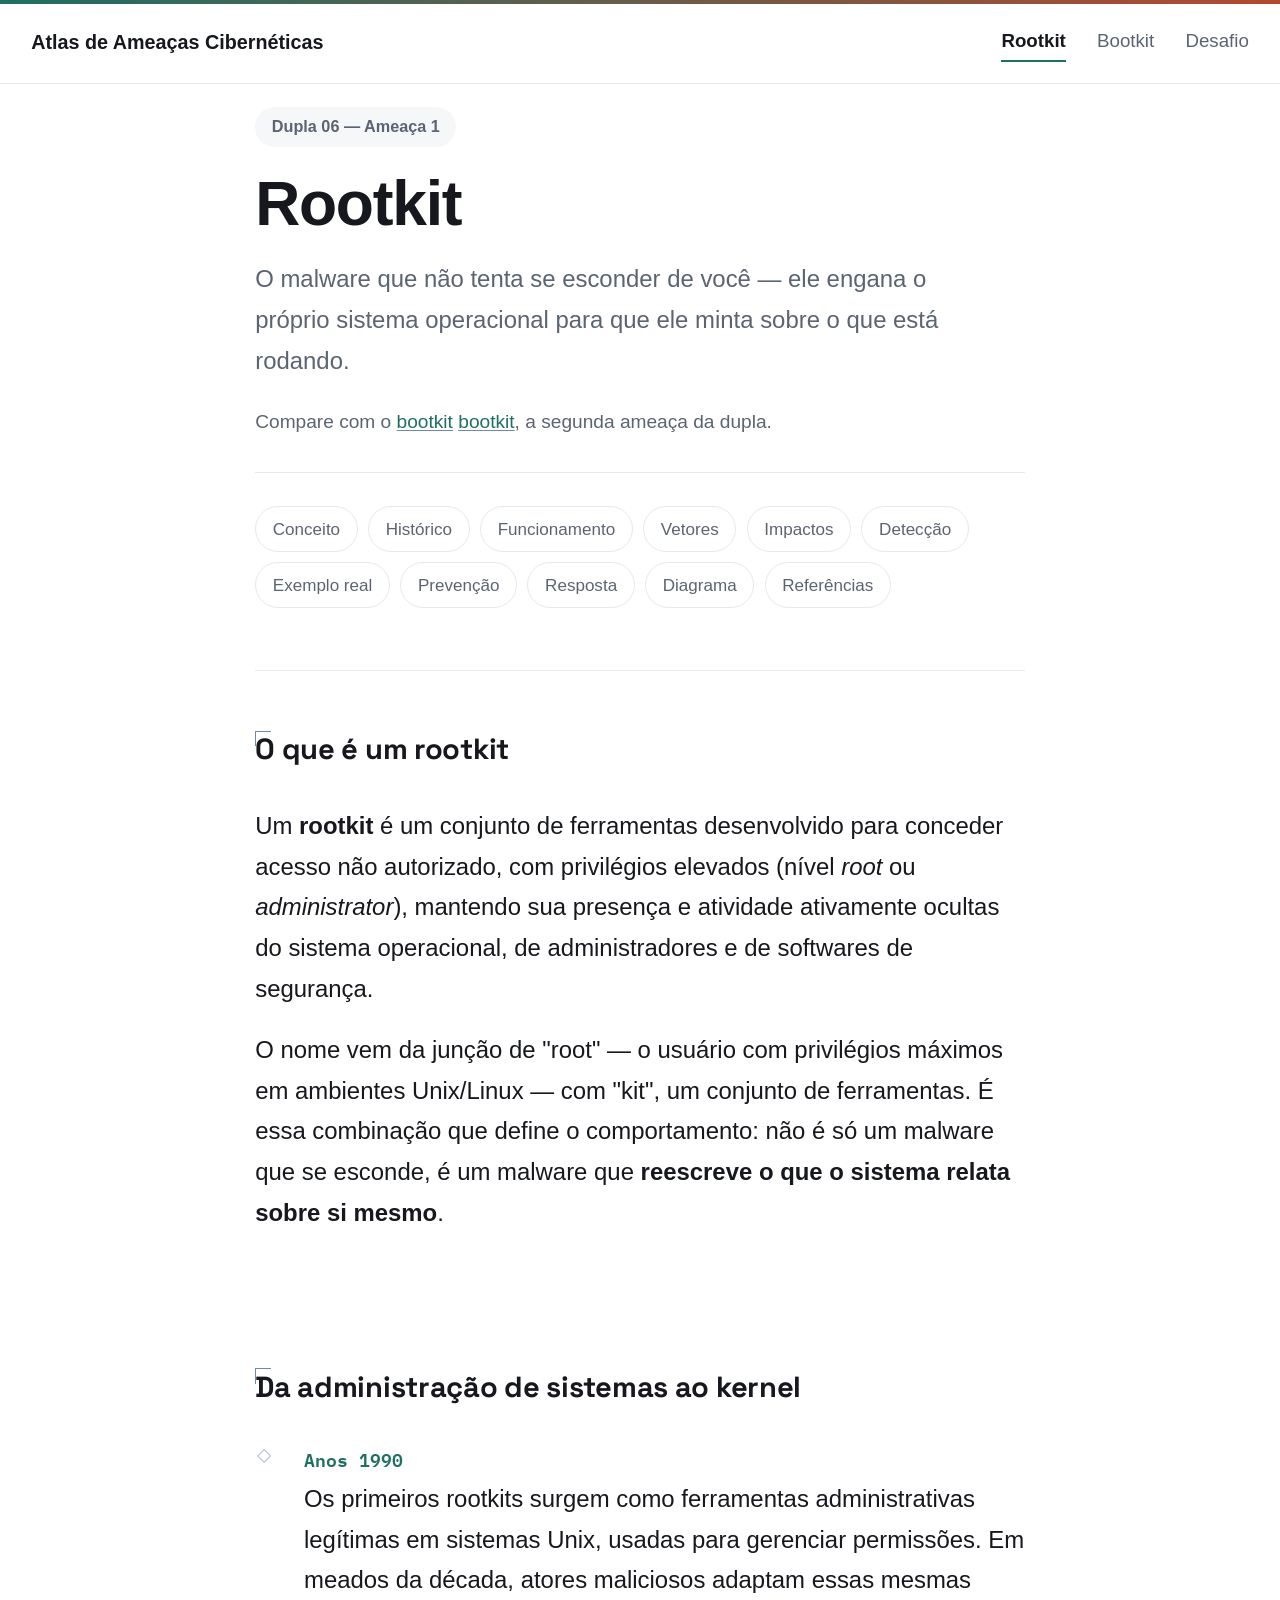
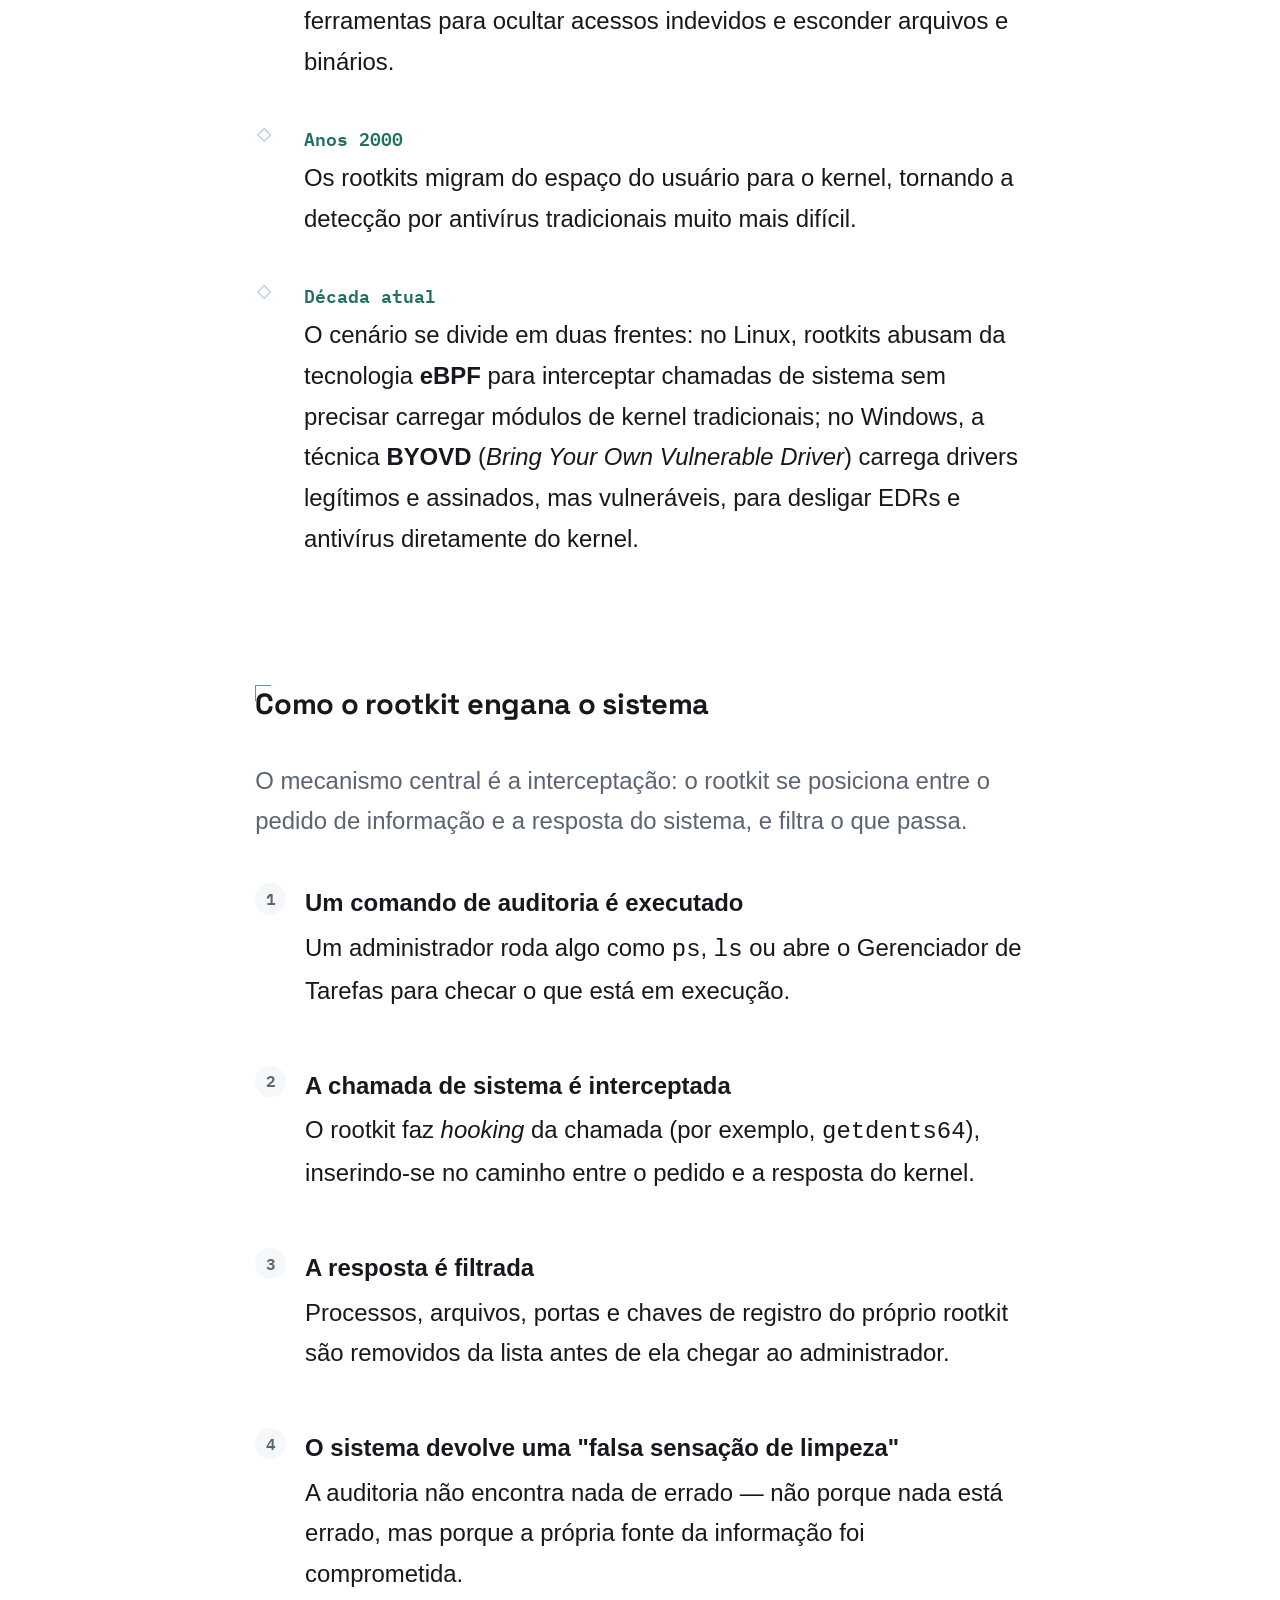
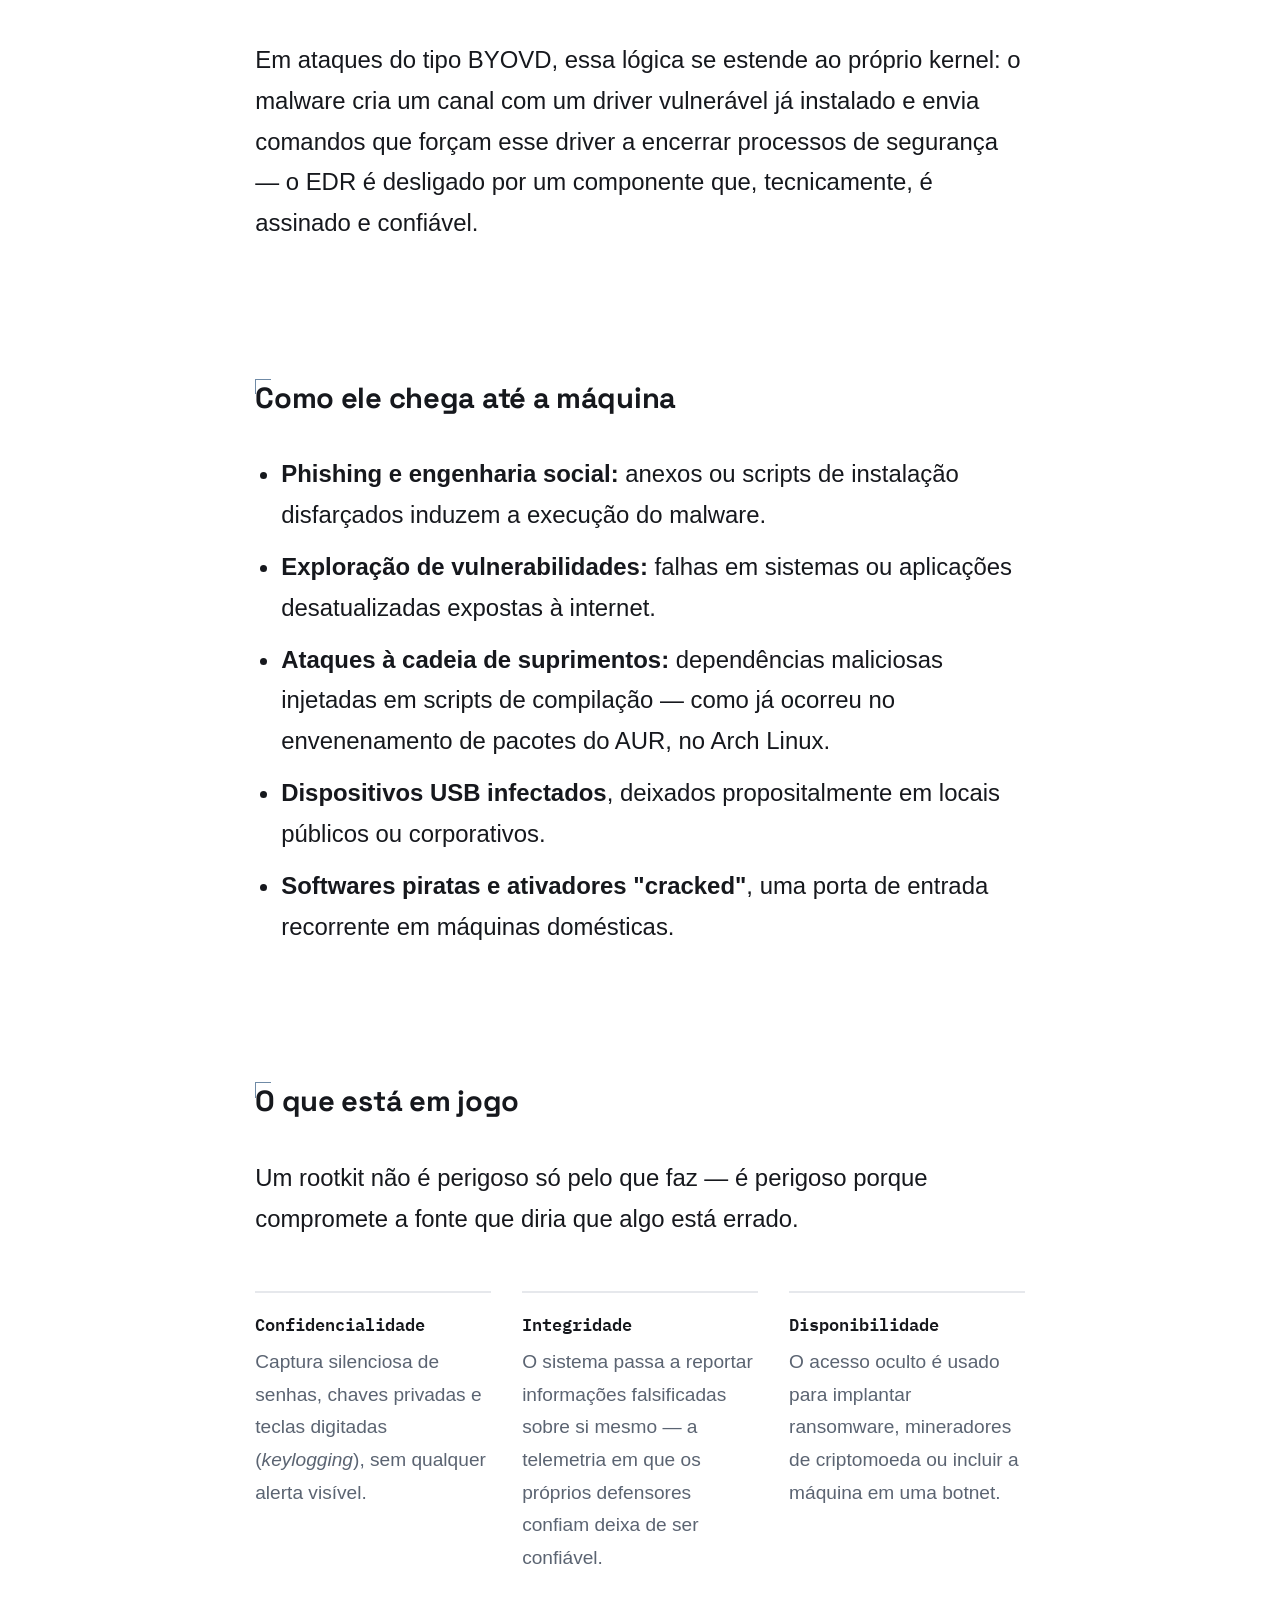
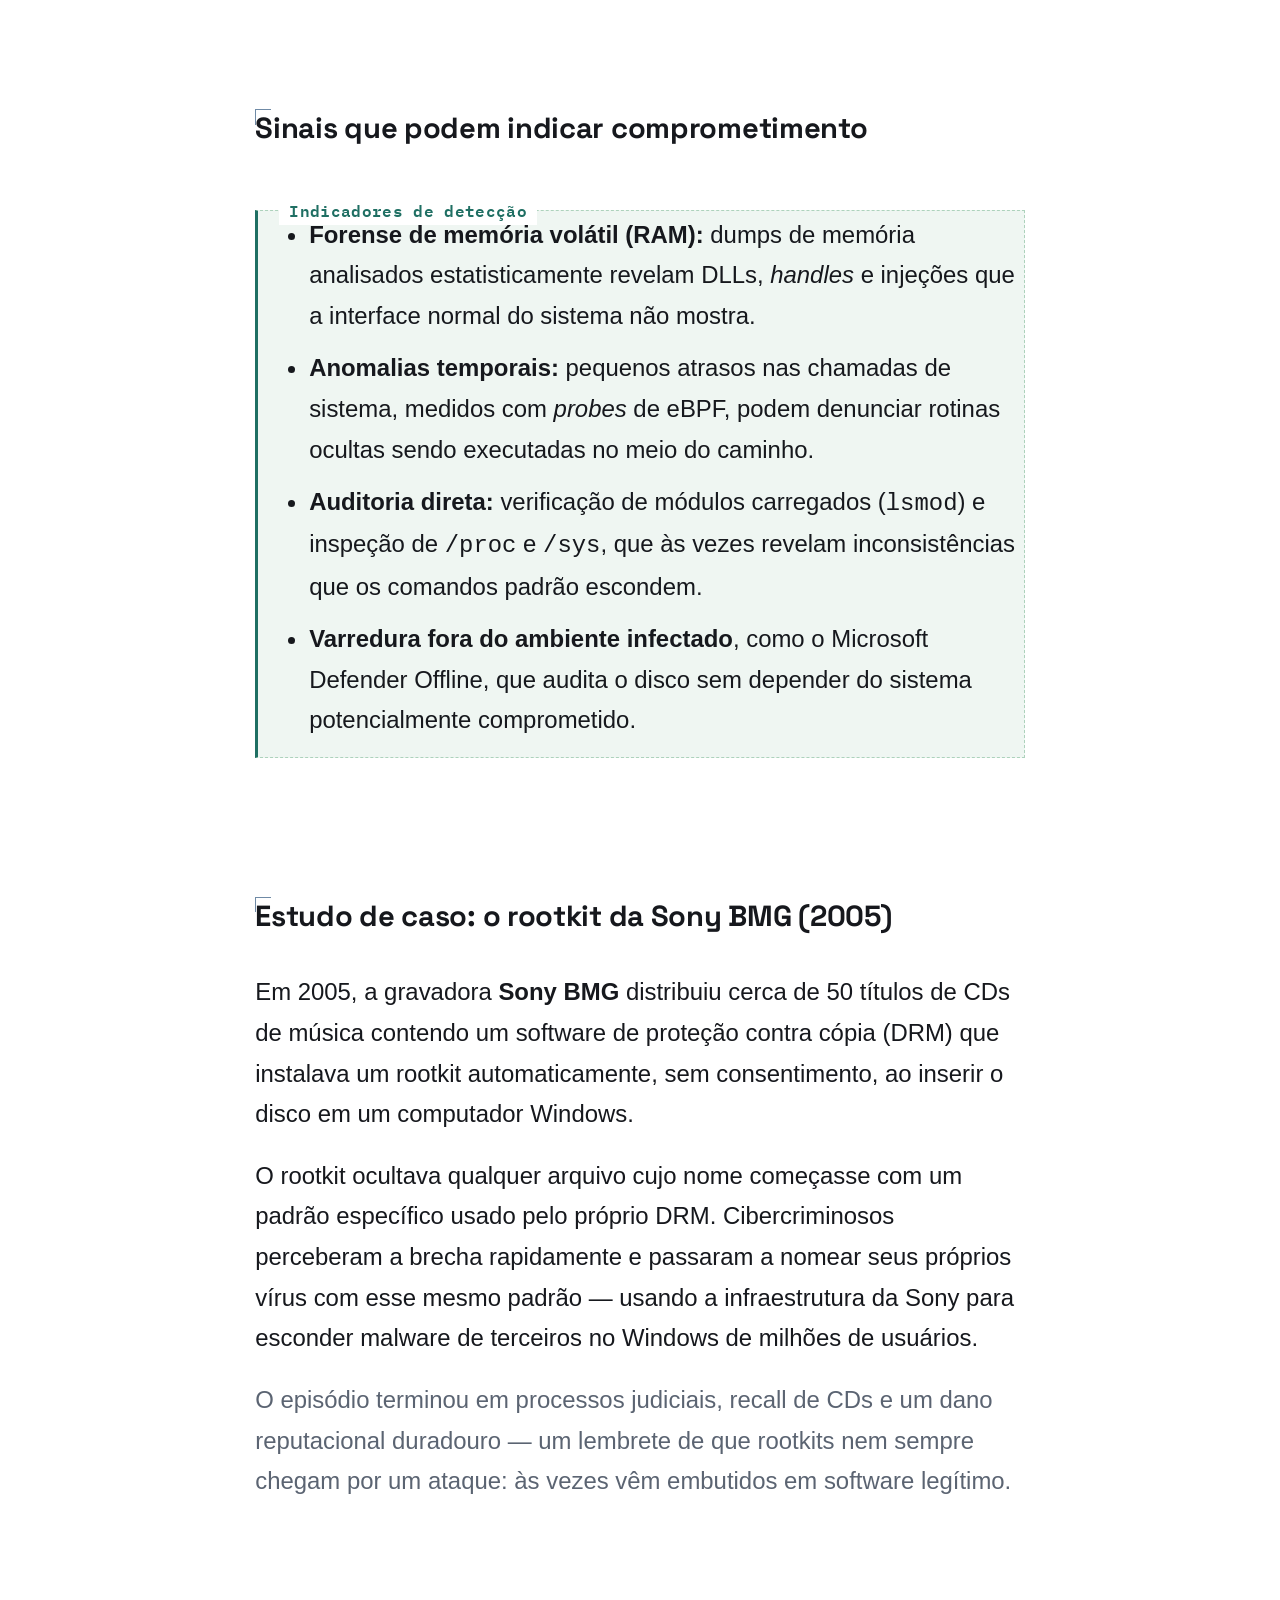
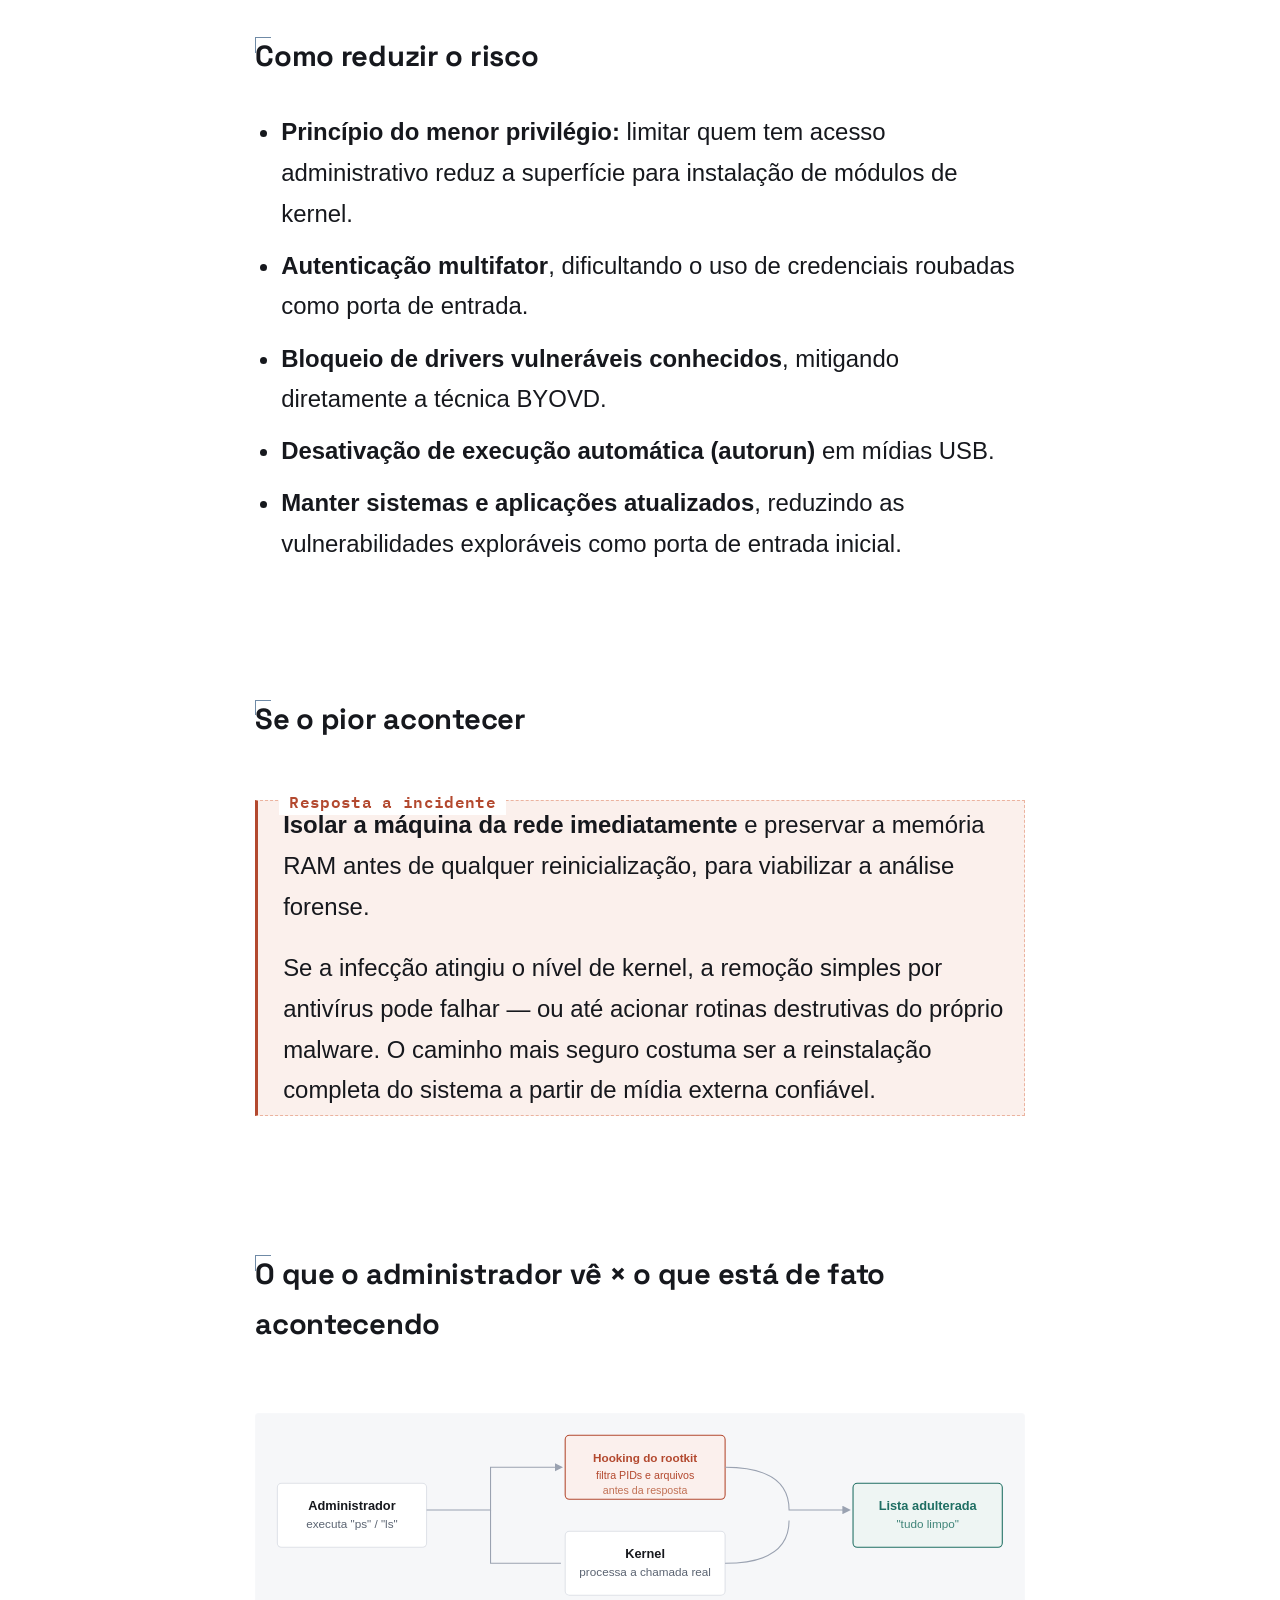
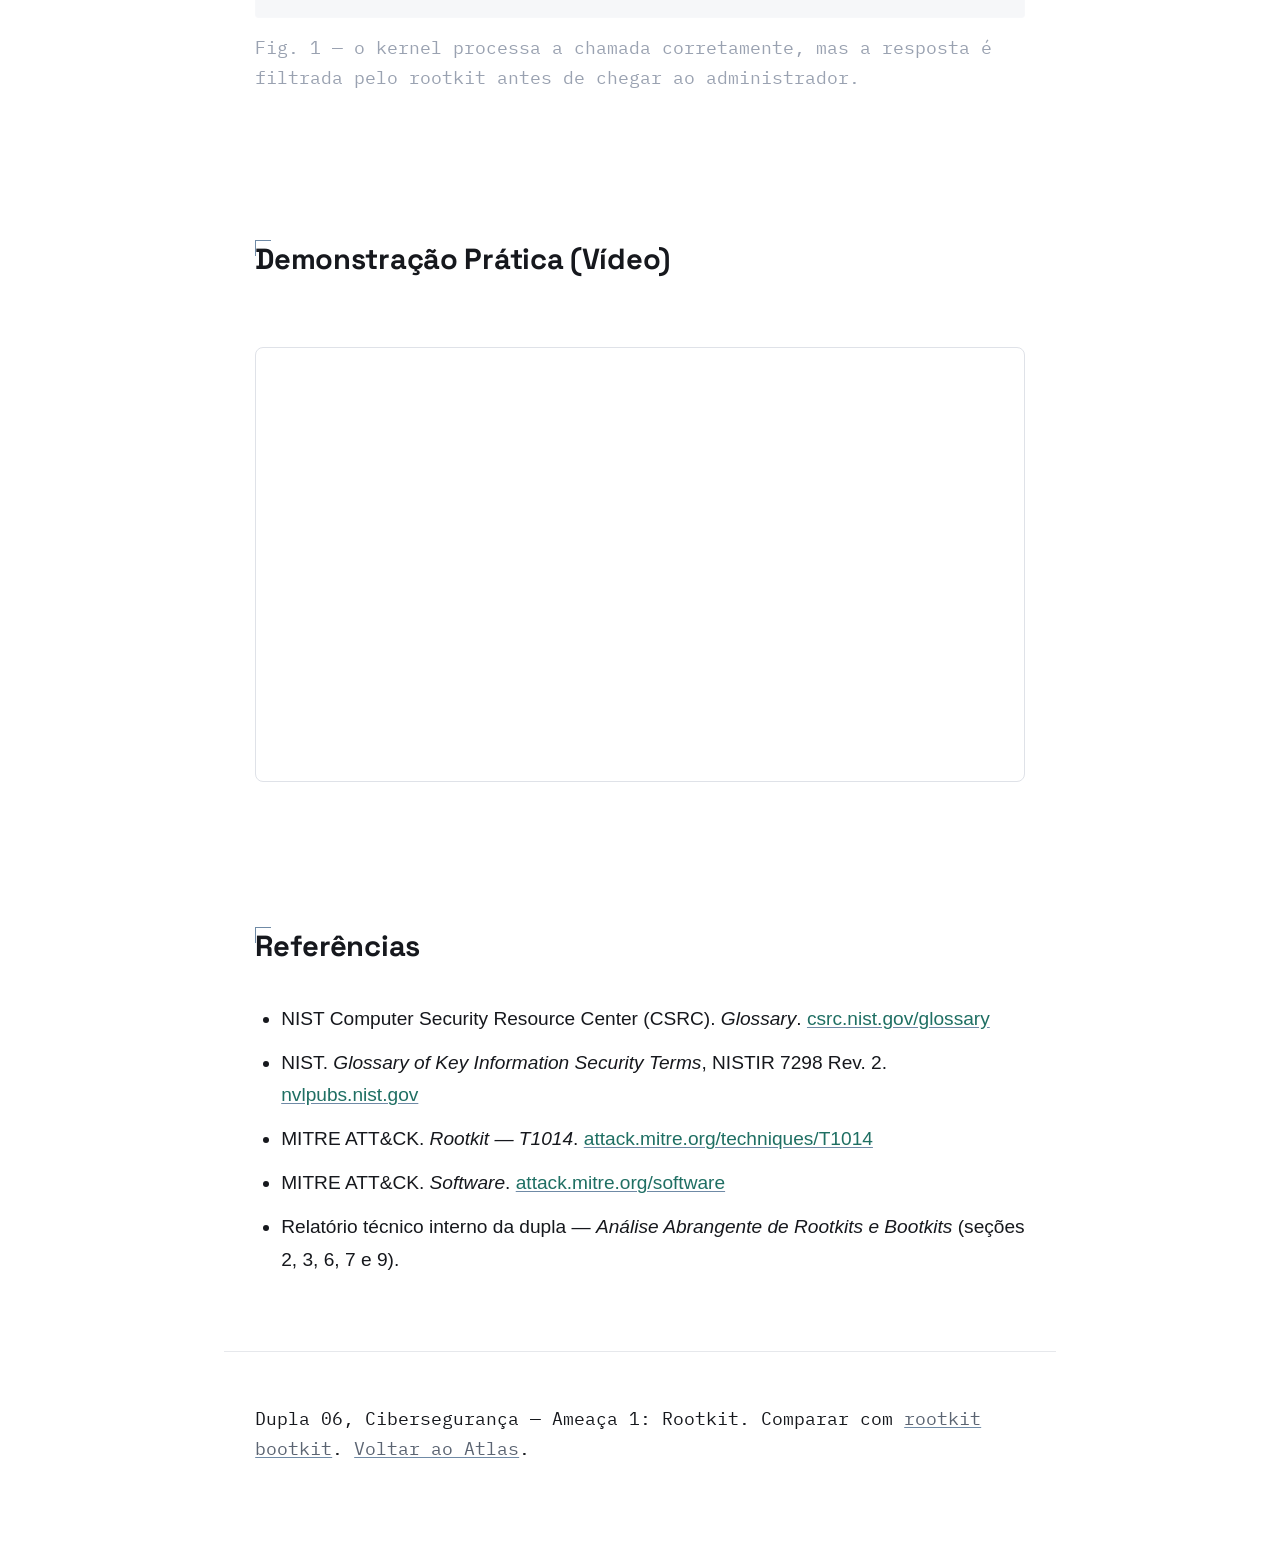
==== commit 1c9692d6: "fix: Alterando nome da página para index" ====
--- a/index.html
+++ b/index.html
@@ -1,12 +1,12 @@
-<!doctype html>
+﻿<!doctype html>
 <html lang="pt-BR">
   <head>
     <meta charset="UTF-8" />
     <meta name="viewport" content="width=device-width, initial-scale=1.0" />
-    <title>Bootkit — Atlas de Ameaças Cibernéticas</title>
+    <title>Rootkit — Atlas de Ameaças Cibernéticas</title>
     <meta
       name="description"
-      content="O que é um bootkit, como ele compromete o processo de inicialização, exemplos reais como o BlackLotus, e como detectar, prevenir e responder a esse tipo de ataque."
+      content="O que é um rootkit, como ele oculta sua presença do sistema operacional, o caso real da Sony BMG, e como detectar, prevenir e responder a esse tipo de ataque."
     />
     <link rel="stylesheet" href="css/style.css" />
   </head>
@@ -16,20 +16,22 @@
     <header class="site-header">
       <a class="brand" href="#">Atlas de Ameaças Cibernéticas</a>
       <nav aria-label="Ameaças da dupla 06">
-        <a href="rootkit.html">Rootkit</a>
-        <a href="bootkit.html" aria-current="page">Bootkit</a>
+        <a href="index.html" aria-current="page">Rootkit</a>
+        <a href="bootkit.html">Bootkit</a>
+        <a href="desafio.html">Desafio</a>
       </nav>
     </header>
 
     <header class="hero">
-      <span class="badge">Dupla 06 — Ameaça 2</span>
-      <h1>Bootkit</h1>
+      <span class="badge">Dupla 06 — Ameaça 1</span>
+      <h1>Rootkit</h1>
       <p class="lede">
-        O malware que assume o controle da máquina antes mesmo de o sistema
-        operacional acordar.
+        O malware que não tenta se esconder de você — ele engana o próprio
+        sistema operacional para que ele minta sobre o que está rodando.
       </p>
       <p class="see-also">
-        Compare com o <a href="rootkit.html">rootkit</a>, a primeira ameaça da
+        Compare com o <a href="bootkit.html">bootkit</a>
+        <a href="bootkit.html">bootkit</a>, a segunda ameaça da
         dupla.
       </p>
 
@@ -50,131 +52,118 @@
 
     <main>
       <section id="conceito">
-        <h2>O que é um bootkit</h2>
+        <h2>O que é um rootkit</h2>
         <p>
-          Um <strong>bootkit</strong> é uma categoria avançada de rootkit
-          voltada a comprometer os mecanismos de inicialização do computador — o
-          <em>Master Boot Record</em> (MBR), o
-          <em>Volume Boot Record</em> (VBR), os carregadores de boot ou o
-          próprio firmware (UEFI/BIOS).
+          Um <strong>rootkit</strong> é um conjunto de ferramentas desenvolvido
+          para conceder acesso não autorizado, com privilégios elevados (nível
+          <em>root</em> ou <em>administrator</em>), mantendo sua presença e
+          atividade ativamente ocultas do sistema operacional, de
+          administradores e de softwares de segurança.
         </p>
         <p>
-          O que o torna especialmente perigoso não é apenas onde ele se instala,
-          mas <strong>quando</strong> ele age: antes de o sistema operacional
-          carregar. Isso significa que o bootkit executa seu código antes de
-          qualquer antivírus, EDR ou defesa nativa entrar em cena — ele tem a
-          primeira palavra, e pode decidir o que o resto do sistema vai "ver" a
-          partir daí.
+          O nome vem da junção de "root" — o usuário com privilégios máximos em
+          ambientes Unix/Linux — com "kit", um conjunto de ferramentas. É essa
+          combinação que define o comportamento: não é só um malware que se
+          esconde, é um malware que
+          <strong>reescreve o que o sistema relata sobre si mesmo</strong>.
         </p>
       </section>
 
       <section id="historico">
-        <h2>Da BIOS ao firmware: uma linha do tempo</h2>
+        <h2>Da administração de sistemas ao kernel</h2>
         <ul class="timeline">
+          <li>
+            <span class="year">Anos 1990</span>
+            <p>
+              Os primeiros rootkits surgem como ferramentas administrativas
+              legítimas em sistemas Unix, usadas para gerenciar permissões. Em
+              meados da década, atores maliciosos adaptam essas mesmas
+              ferramentas para ocultar acessos indevidos e esconder arquivos e
+              binários.
+            </p>
+          </li>
           <li>
             <span class="year">Anos 2000</span>
             <p>
-              Rootkits migram do espaço do usuário para o kernel. Surgem os
-              primeiros bootkits, atacando diretamente o MBR — tornando a
-              limpeza por antivírus tradicionais praticamente inútil, já que o
-              malware age antes deles.
+              Os rootkits migram do espaço do usuário para o kernel, tornando a
+              detecção por antivírus tradicionais muito mais difícil.
             </p>
           </li>
           <li>
-            <span class="year">2018 — LoJax</span>
+            <span class="year">Década atual</span>
             <p>
-              Primeiro bootkit de firmware UEFI identificado em uma operação
-              real de espionagem, atribuído ao grupo APT28.
+              O cenário se divide em duas frentes: no Linux, rootkits abusam da
+              tecnologia <strong>eBPF</strong> para interceptar chamadas de
+              sistema sem precisar carregar módulos de kernel tradicionais; no
+              Windows, a técnica <strong>BYOVD</strong> (<em
+                >Bring Your Own Vulnerable Driver</em
+              >) carrega drivers legítimos e assinados, mas vulneráveis, para
+              desligar EDRs e antivírus diretamente do kernel.
             </p>
           </li>
-          <li>
-            <span class="year">2022–2023 — BlackLotus</span>
-            <p>
-              Bootkit UEFI capaz de contornar o Secure Boot mesmo em Windows 10
-              e 11 atualizados, explorando a falha conhecida como
-              <em>Baton Drop</em>.
-            </p>
-          </li>
-          <li>
-            <span class="year">2024–2025 — CVE-2024-7344</span>
-            <p>
-              Vulnerabilidade encontrada em uma aplicação UEFI assinada pela
-              própria Microsoft, usada como porta de entrada para bootkits como
-              o Bootkitty.
-            </p>
-          </li>
         </ul>
       </section>
 
       <section id="funcionamento">
-        <h2>Como o bootkit assume o controle</h2>
+        <h2>Como o rootkit engana o sistema</h2>
         <p class="dim">
-          O ataque se desenrola em uma cadeia curta, mas decisiva — cada etapa
-          acontece antes que a anterior tenha chance de ser auditada.
+          O mecanismo central é a interceptação: o rootkit se posiciona entre o
+          pedido de informação e a resposta do sistema, e filtra o que passa.
         </p>
         <ol class="steps">
           <li>
-            <strong>Energização da máquina</strong>O firmware UEFI (ou a BIOS,
-            em máquinas mais antigas) assume o controle inicial do hardware.
-          </li>
-          <li>
-            <strong>Verificação de assinatura</strong>O Secure Boot deveria
-            validar cada componente antes de deixá-lo executar — essa validação
-            é exatamente o elo que o bootkit tenta quebrar.
-          </li>
-          <li>
-            <strong>Injeção do código malicioso</strong>Explorando uma falha de
-            validação ou um driver vulnerável já presente no firmware, o bootkit
-            insere seu próprio código na cadeia de boot.
-          </li>
-          <li>
-            <strong>Handoff comprometido</strong>O controle passa ao carregador
-            do sistema operacional, mas agora sob supervisão do atacante.
-          </li>
-          <li>
-            <strong>Desativação de defesas nativas</strong>Com esse nível de
-            privilégio, o bootkit consegue desligar mecanismos como BitLocker,
-            HVCI (integridade de código protegida por hipervisor) e o próprio
-            antivírus — antes que eles sequer inicializem.
-          </li>
-          <li>
-            <strong>Persistência</strong>Como o código malicioso vive no
-            firmware ou nos setores de boot, ele sobrevive a reinicializações e,
-            em muitos casos, até a uma formatação completa do disco.
+            <strong>Um comando de auditoria é executado</strong>Um administrador
+            roda algo como <code>ps</code>, <code>ls</code> ou abre o
+            Gerenciador de Tarefas para checar o que está em execução.
+          </li>
+          <li>
+            <strong>A chamada de sistema é interceptada</strong>O rootkit faz
+            <em>hooking</em> da chamada (por exemplo, <code>getdents64</code>),
+            inserindo-se no caminho entre o pedido e a resposta do kernel.
+          </li>
+          <li>
+            <strong>A resposta é filtrada</strong>Processos, arquivos, portas e
+            chaves de registro do próprio rootkit são removidos da lista antes
+            de ela chegar ao administrador.
+          </li>
+          <li>
+            <strong>O sistema devolve uma "falsa sensação de limpeza"</strong>A
+            auditoria não encontra nada de errado — não porque nada está errado,
+            mas porque a própria fonte da informação foi comprometida.
           </li>
         </ol>
+        <p style="margin-top: 1.2rem">
+          Em ataques do tipo BYOVD, essa lógica se estende ao próprio kernel: o
+          malware cria um canal com um driver vulnerável já instalado e envia
+          comandos que forçam esse driver a encerrar processos de segurança — o
+          EDR é desligado por um componente que, tecnicamente, é assinado e
+          confiável.
+        </p>
       </section>
 
       <section id="vetores">
         <h2>Como ele chega até a máquina</h2>
-        <p>
-          Comprometer o firmware raramente é o primeiro passo de um ataque —
-          normalmente é a etapa final de uma cadeia que começou de forma mais
-          comum:
-        </p>
         <ul>
           <li>
-            <strong>Phishing e engenharia social:</strong> um anexo ou
-            instalador malicioso abre a porta para uma exploração posterior mais
-            profunda.
+            <strong>Phishing e engenharia social:</strong> anexos ou scripts de
+            instalação disfarçados induzem a execução do malware.
           </li>
           <li>
             <strong>Exploração de vulnerabilidades:</strong> falhas em sistemas
-            ou aplicações desatualizadas dão ao atacante o acesso privilegiado
-            necessário para tocar no firmware.
-          </li>
-          <li>
-            <strong>Ataques à cadeia de suprimentos:</strong> dependências ou
-            pacotes de software adulterados entregam o payload sem que o usuário
-            perceba.
-          </li>
-          <li>
-            <strong>Dispositivos USB infectados</strong> deixados
+            ou aplicações desatualizadas expostas à internet.
+          </li>
+          <li>
+            <strong>Ataques à cadeia de suprimentos:</strong> dependências
+            maliciosas injetadas em scripts de compilação — como já ocorreu no
+            envenenamento de pacotes do AUR, no Arch Linux.
+          </li>
+          <li>
+            <strong>Dispositivos USB infectados</strong>, deixados
             propositalmente em locais públicos ou corporativos.
           </li>
           <li>
-            <strong>Softwares piratas e ativadores "cracked"</strong>, uma das
-            portas de entrada mais comuns para usuários domésticos.
+            <strong>Softwares piratas e ativadores "cracked"</strong>, uma porta
+            de entrada recorrente em máquinas domésticas.
           </li>
         </ul>
       </section>
@@ -182,31 +171,30 @@
       <section id="impactos">
         <h2>O que está em jogo</h2>
         <p>
-          Um bootkit não rouba só dados — ele corrompe a própria base sobre a
-          qual todas as outras defesas do sistema se apoiam.
+          Um rootkit não é perigoso só pelo que faz — é perigoso porque
+          compromete a fonte que diria que algo está errado.
         </p>
         <div class="pillars">
           <div class="pillar">
             <h4>Confidencialidade</h4>
             <p>
-              Credenciais, chaves e teclas digitadas podem ser capturadas
-              silenciosamente antes de qualquer proteção entrar em ação.
+              Captura silenciosa de senhas, chaves privadas e teclas digitadas
+              (<em>keylogging</em>), sem qualquer alerta visível.
             </p>
           </div>
           <div class="pillar">
             <h4>Integridade</h4>
             <p>
-              O sistema passa a reportar informações falsas sobre si mesmo —
-              processos, arquivos e configurações adulterados sem deixar rastro
-              visível.
+              O sistema passa a reportar informações falsificadas sobre si mesmo
+              — a telemetria em que os próprios defensores confiam deixa de ser
+              confiável.
             </p>
           </div>
           <div class="pillar">
             <h4>Disponibilidade</h4>
             <p>
-              O acesso persistente pode ser usado para implantar ransomware ou
-              incluir a máquina em uma botnet, comprometendo sua operação
-              normal.
+              O acesso oculto é usado para implantar ransomware, mineradores de
+              criptomoeda ou incluir a máquina em uma botnet.
             </p>
           </div>
         </div>
@@ -218,52 +206,50 @@
           <span class="label">Indicadores de detecção</span>
           <ul style="margin-bottom: 0">
             <li>
-              Problemas de segurança que
-              <strong
-                >persistem mesmo após reinstalar o sistema operacional</strong
-              >
-              — o sinal mais característico de um bootkit.
+              <strong>Forense de memória volátil (RAM):</strong> dumps de
+              memória analisados estatisticamente revelam DLLs,
+              <em>handles</em> e injeções que a interface normal do sistema não
+              mostra.
             </li>
             <li>
-              Varreduras antimalware executadas <strong>fora</strong> do
-              ambiente potencialmente infectado (boot offline) encontram
-              inconsistências que o sistema em uso não reporta.
+              <strong>Anomalias temporais:</strong> pequenos atrasos nas
+              chamadas de sistema, medidos com <em>probes</em> de eBPF, podem
+              denunciar rotinas ocultas sendo executadas no meio do caminho.
             </li>
             <li>
-              Análise forense de memória RAM revelando módulos, ganchos
-              (<em>hooks</em>) ou callbacks não explicados.
+              <strong>Auditoria direta:</strong> verificação de módulos
+              carregados (<code>lsmod</code>) e inspeção de <code>/proc</code> e
+              <code>/sys</code>, que às vezes revelam inconsistências que os
+              comandos padrão escondem.
             </li>
             <li>
-              Alertas de firmware relacionados à validação do Secure Boot ou a
-              listas de revogação de assinatura (DBX) desatualizadas.
+              <strong>Varredura fora do ambiente infectado</strong>, como o
+              Microsoft Defender Offline, que audita o disco sem depender do
+              sistema potencialmente comprometido.
             </li>
           </ul>
         </div>
       </section>
 
       <section id="exemplo">
-        <h2>Estudo de caso: BlackLotus</h2>
+        <h2>Estudo de caso: o rootkit da Sony BMG (2005)</h2>
         <p>
-          Identificado em 2022 e detalhado publicamente em 2023, o
-          <strong>BlackLotus</strong> foi o primeiro bootkit UEFI conhecido
-          capaz de contornar o Secure Boot em versões atualizadas do Windows 10
-          e 11 — mesmo com todas as correções de segurança disponíveis
-          instaladas.
+          Em 2005, a gravadora <strong>Sony BMG</strong> distribuiu cerca de 50
+          títulos de CDs de música contendo um software de proteção contra cópia
+          (DRM) que instalava um rootkit automaticamente, sem consentimento, ao
+          inserir o disco em um computador Windows.
         </p>
         <p>
-          Ele explorava uma vulnerabilidade já conhecida (apelidada de
-          <em>Baton Drop</em>) em um componente de boot legítimo e assinado
-          digitalmente, contornando assim a proteção sem precisar de uma
-          assinatura falsificada. Uma vez ativo, desligava o BitLocker e o
-          Windows Defender antes de o sistema operacional sequer terminar de
-          carregar, garantindo persistência mesmo diante de reinstalações
-          comuns.
+          O rootkit ocultava qualquer arquivo cujo nome começasse com um padrão
+          específico usado pelo próprio DRM. Cibercriminosos perceberam a brecha
+          rapidamente e passaram a nomear seus próprios vírus com esse mesmo
+          padrão — usando a infraestrutura da Sony para esconder malware de
+          terceiros no Windows de milhões de usuários.
         </p>
         <p class="dim">
-          O caso ilustra por que "manter o Windows atualizado" não é suficiente
-          sozinho: a vulnerabilidade explorada estava em uma camada — o firmware
-          — que os updates convencionais de sistema operacional não alcançam sem
-          uma atualização de revogação (DBX) específica.
+          O episódio terminou em processos judiciais, recall de CDs e um dano
+          reputacional duradouro — um lembrete de que rootkits nem sempre chegam
+          por um ataque: às vezes vêm embutidos em software legítimo.
         </p>
       </section>
 
@@ -271,26 +257,25 @@
         <h2>Como reduzir o risco</h2>
         <ul>
           <li>
-            Manter o <strong>Secure Boot ativado</strong> e aplicar as
-            atualizações de revogação de assinatura (DBX) publicadas pelos
-            fabricantes.
-          </li>
-          <li>
-            Manter firmware e sistema operacional atualizados — a defesa contra
-            bootkits depende de duas camadas de patch, não só uma.
-          </li>
-          <li>
-            Aplicar o <strong>princípio do menor privilégio</strong> e
-            autenticação multifator, dificultando o acesso administrativo que
-            costuma preceder um ataque de firmware.
-          </li>
-          <li>
-            Desativar a execução automática (<em>autorun</em>) de mídias USB em
-            ambientes corporativos.
-          </li>
-          <li>
-            Evitar instaladores piratas ou "ativadores" de software, uma das
-            portas de entrada mais comuns para esse tipo de ameaça.
+            <strong>Princípio do menor privilégio:</strong> limitar quem tem
+            acesso administrativo reduz a superfície para instalação de módulos
+            de kernel.
+          </li>
+          <li>
+            <strong>Autenticação multifator</strong>, dificultando o uso de
+            credenciais roubadas como porta de entrada.
+          </li>
+          <li>
+            <strong>Bloqueio de drivers vulneráveis conhecidos</strong>,
+            mitigando diretamente a técnica BYOVD.
+          </li>
+          <li>
+            <strong>Desativação de execução automática (autorun)</strong> em
+            mídias USB.
+          </li>
+          <li>
+            <strong>Manter sistemas e aplicações atualizados</strong>, reduzindo
+            as vulnerabilidades exploráveis como porta de entrada inicial.
           </li>
         </ul>
       </section>
@@ -301,56 +286,39 @@
           <span class="label">Resposta a incidente</span>
           <p>
             <strong>Isolar a máquina da rede imediatamente</strong> e preservar
-            a memória RAM antes de desligar ou reiniciar, para viabilizar a
+            a memória RAM antes de qualquer reinicialização, para viabilizar a
             análise forense.
           </p>
-          <p>
-            Se a infecção for confirmada no nível de firmware, uma reinstalação
-            comum do sistema operacional <strong>não resolve</strong> — é
-            necessário regravar o firmware UEFI/BIOS com uma versão limpa
-            fornecida pelo fabricante ou, em último caso, substituir o
-            componente fisicamente.
-          </p>
           <p style="margin-bottom: 0">
-            A reinstalação do sistema a partir de mídia externa confiável só
-            deve ocorrer depois que a camada de firmware estiver comprovadamente
-            limpa.
+            Se a infecção atingiu o nível de kernel, a remoção simples por
+            antivírus pode falhar — ou até acionar rotinas destrutivas do
+            próprio malware. O caminho mais seguro costuma ser a reinstalação
+            completa do sistema a partir de mídia externa confiável.
           </p>
         </div>
       </section>
 
       <section id="diagrama">
-        <h2>A cadeia de boot comprometida</h2>
+        <h2>O que o administrador vê × o que está de fato acontecendo</h2>
         <figure>
           <svg
-            viewBox="0 0 720 220"
+            viewBox="0 0 720 190"
             xmlns="http://www.w3.org/2000/svg"
             role="img"
             aria-labelledby="diagTitle diagDesc"
           >
             <title id="diagTitle">
-              Diagrama da cadeia de boot comprometida por um bootkit
+              Diagrama do processo de interceptação de um rootkit
             </title>
             <desc id="diagDesc">
-              Quatro estágios em sequência: firmware UEFI, injeção do bootkit
-              rompendo o Secure Boot, carregamento do kernel com defesas
-              desativadas, e sistema operacional sob controle do atacante.
+              Um comando de auditoria é enviado ao kernel, interceptado e
+              filtrado pelo rootkit, e retorna ao administrador uma lista
+              adulterada.
             </desc>
 
-            <!-- linha guia -->
-            <line
-              x1="70"
-              y1="60"
-              x2="650"
-              y2="60"
-              stroke="#dfe2e8"
-              stroke-width="1"
-            />
-
-            <!-- estagio 1 -->
             <rect
               x="20"
-              y="30"
+              y="65"
               width="140"
               height="60"
               rx="4"
@@ -359,30 +327,29 @@
             />
             <text
               x="90"
-              y="55"
+              y="90"
               text-anchor="middle"
               fill="#16181d"
               font-family="Inter, sans-serif"
               font-size="12"
               font-weight="600"
             >
-              Firmware
+              Administrador
             </text>
             <text
               x="90"
-              y="72"
+              y="107"
               text-anchor="middle"
               fill="#5b6472"
               font-family="Inter, sans-serif"
               font-size="11"
             >
-              UEFI / BIOS
-            </text>
-
-            <!-- estagio 2 -->
+              executa "ps" / "ls"
+            </text>
+
             <rect
-              x="210"
-              y="30"
+              x="290"
+              y="20"
               width="150"
               height="60"
               rx="4"
@@ -390,41 +357,40 @@
               stroke="#b3492f"
             />
             <text
-              x="285"
-              y="50"
+              x="365"
+              y="45"
               text-anchor="middle"
               fill="#b3492f"
               font-family="Inter, sans-serif"
               font-size="11"
               font-weight="600"
             >
-              Injeção do bootkit
-            </text>
-            <text
-              x="285"
-              y="66"
+              Hooking do rootkit
+            </text>
+            <text
+              x="365"
+              y="61"
               text-anchor="middle"
               fill="#b3492f"
               font-family="Inter, sans-serif"
-              font-size="11"
-            >
-              Secure Boot rompido
-            </text>
-            <text
-              x="285"
-              y="82"
+              font-size="10"
+            >
+              filtra PIDs e arquivos
+            </text>
+            <text
+              x="365"
+              y="75"
               text-anchor="middle"
               fill="#c17155"
               font-family="Inter, sans-serif"
               font-size="10"
             >
-              antes do handoff ao SO
-            </text>
-
-            <!-- estagio 3 -->
+              antes da resposta
+            </text>
+
             <rect
-              x="410"
-              y="30"
+              x="290"
+              y="110"
               width="150"
               height="60"
               rx="4"
@@ -432,92 +398,88 @@
               stroke="#dfe2e8"
             />
             <text
-              x="485"
-              y="50"
+              x="365"
+              y="135"
               text-anchor="middle"
               fill="#16181d"
               font-family="Inter, sans-serif"
+              font-size="12"
+              font-weight="600"
+            >
+              Kernel
+            </text>
+            <text
+              x="365"
+              y="152"
+              text-anchor="middle"
+              fill="#5b6472"
+              font-family="Inter, sans-serif"
               font-size="11"
-              font-weight="600"
-            >
-              Kernel carrega
-            </text>
-            <text
-              x="485"
-              y="66"
-              text-anchor="middle"
-              fill="#5b6472"
-              font-family="Inter, sans-serif"
-              font-size="10"
-            >
-              BitLocker / HVCI / AV
-            </text>
-            <text
-              x="485"
-              y="82"
-              text-anchor="middle"
-              fill="#5b6472"
-              font-family="Inter, sans-serif"
-              font-size="10"
-            >
-              já desativados
-            </text>
-
-            <!-- estagio 4 -->
+            >
+              processa a chamada real
+            </text>
+
             <rect
-              x="590"
-              y="30"
-              width="110"
+              x="560"
+              y="65"
+              width="140"
               height="60"
               rx="4"
               fill="#eef5f3"
               stroke="#1f6f63"
             />
             <text
-              x="645"
-              y="55"
+              x="630"
+              y="90"
               text-anchor="middle"
               fill="#1f6f63"
               font-family="Inter, sans-serif"
+              font-size="12"
+              font-weight="600"
+            >
+              Lista adulterada
+            </text>
+            <text
+              x="630"
+              y="107"
+              text-anchor="middle"
+              fill="#3f8478"
+              font-family="Inter, sans-serif"
               font-size="11"
-              font-weight="600"
-            >
-              SO ativo
-            </text>
-            <text
-              x="645"
-              y="72"
-              text-anchor="middle"
-              fill="#3f8478"
-              font-family="Inter, sans-serif"
-              font-size="10"
-            >
-              sob controle
-            </text>
-
-            <!-- setas -->
+            >
+              "tudo limpo"
+            </text>
+
             <path
-              d="M160 60 L206 60"
+              d="M160 90 L220 90 L220 50 L286 50"
               stroke="#9aa2b1"
               stroke-width="1"
-              marker-end="url(#arrow)"
+              fill="none"
+              marker-end="url(#arrow2)"
             />
             <path
-              d="M360 60 L406 60"
+              d="M220 90 L220 140 L286 140"
               stroke="#9aa2b1"
               stroke-width="1"
-              marker-end="url(#arrow)"
+              fill="none"
             />
             <path
-              d="M560 60 L586 60"
+              d="M440 50 Q 500 50 500 90 L556 90"
               stroke="#9aa2b1"
               stroke-width="1"
-              marker-end="url(#arrow)"
+              fill="none"
+              marker-end="url(#arrow2)"
+            />
+            <path
+              d="M440 140 Q 500 140 500 100"
+              stroke="#9aa2b1"
+              stroke-width="1"
+              fill="none"
             />
 
             <defs>
               <marker
-                id="arrow"
+                id="arrow2"
                 markerWidth="8"
                 markerHeight="8"
                 refX="6"
@@ -527,43 +489,25 @@
                 <path d="M0,0 L8,4 L0,8 Z" fill="#9aa2b1" />
               </marker>
             </defs>
-
-            <text
-              x="360"
-              y="140"
-              text-anchor="middle"
-              fill="#9aa2b1"
-              font-family="Inter, sans-serif"
-              font-size="11"
-            >
-              quanto mais cedo na cadeia o atacante age, mais camadas de defesa
-              ele evita
-            </text>
-            <line
-              x1="20"
-              y1="165"
-              x2="700"
-              y2="165"
-              stroke="#e6e8ec"
-              stroke-width="1"
-            />
-            <text
-              x="360"
-              y="195"
-              text-anchor="middle"
-              fill="#5b6472"
-              font-family="Inter, sans-serif"
-              font-size="10"
-            >
-              antivírus e EDR tradicionais só entram em cena depois do estágio 3
-              — tarde demais
-            </text>
           </svg>
           <figcaption>
-            Fig. 1 — cada estágio comprometido reduz a chance de as defesas
-            nativas serem carregadas de forma íntegra
+            Fig. 1 — o kernel processa a chamada corretamente, mas a resposta é
+            filtrada pelo rootkit antes de chegar ao administrador.
           </figcaption>
         </figure>
+      </section>
+
+      <section id="video">
+        <h2>Demonstração Prática (Vídeo)</h2>
+        <div style="position: relative; padding-bottom: 56.25%; height: 0; overflow: hidden; margin: 1.5rem 0; border-radius: 8px; border: 1px solid #dfe2e8;">
+          <iframe 
+            src="https://www.youtube.com/embed/zno6lF93Vh8" 
+            title="Apresentação Rootkit"
+            style="position: absolute; top: 0; left: 0; width: 100%; height: 100%; border: 0;"
+            allow="accelerometer; autoplay; clipboard-write; encrypted-media; gyroscope; picture-in-picture" 
+            allowfullscreen>
+          </iframe>
+        </div>
       </section>
 
       <section id="referencias">
@@ -589,12 +533,12 @@
             >
           </li>
           <li>
-            MITRE ATT&amp;CK. <em>Enterprise Techniques</em>.
+            MITRE ATT&amp;CK. <em>Rootkit — T1014</em>.
             <a
-              href="https://attack.mitre.org/techniques/"
+              href="https://attack.mitre.org/techniques/T1014/"
               target="_blank"
               rel="noopener"
-              >attack.mitre.org/techniques</a
+              >attack.mitre.org/techniques/T1014</a
             >
           </li>
           <li>
@@ -608,8 +552,8 @@
           </li>
           <li>
             Relatório técnico interno da dupla —
-            <em>Análise Abrangente de Rootkits e Bootkits</em> (seções 2, 3, 6 e
-            9).
+            <em>Análise Abrangente de Rootkits e Bootkits</em> (seções 2, 3, 6,
+            7 e 9).
           </li>
         </ul>
       </section>
@@ -617,10 +561,14 @@
 
     <footer>
       <p>
-        Dupla 06, Cibersegurança — Ameaça 2: Bootkit. Comparar com
-        <a href="rootkit.html">rootkit</a>.
-        <a href="../index.html">Voltar ao Atlas</a>.
+        Dupla 06, Cibersegurança — Ameaça 1: Rootkit. Comparar com
+        <a href="index.html">rootkit</a>
+        <a href="bootkit.html">bootkit</a>.
+        <a href="#">Voltar ao Atlas</a>.
       </p>
     </footer>
   </body>
 </html>
+
+
+
--- a/css/style.css
+++ b/css/style.css
@@ -1,4 +1,4 @@
-/* =========================================================
+﻿/* =========================================================
    Atlas de Ameaças Cibernéticas — Dupla 06
    Identidade visual: prancha de desenho técnico.
    Um bootkit vive no firmware — no hardware, não no software —
@@ -46,27 +46,18 @@
 
 html {
   scroll-behavior: smooth;
+  font-size: 130%; /* Aumenta a base para projetor */
 }
 
 body {
   margin: 0;
-  background:
-    repeating-linear-gradient(
-      0deg,
-      var(--paper-line-soft) 0 1px,
-      transparent 1px 42px
-    ),
-    repeating-linear-gradient(
-      90deg,
-      var(--paper-line-soft) 0 1px,
-      transparent 1px 42px
-    ),
-    var(--paper);
-  color: var(--ink);
+  background: var(--bg);
+  color: var(--text);
   font-family: var(--sans);
-  font-size: 17px;
-  line-height: 1.65;
+  font-size: 1.15rem; /* Fonte maior para legibilidade em projeção */
+  line-height: 1.7;
   -webkit-font-smoothing: antialiased;
+  animation: fadeIn 0.8s ease-out;
 }
 
 a {
@@ -109,7 +100,7 @@
 }
 
 .topbar a:hover {
-  color: var(--ink);
+  color: var(--text);
 }
 
 .topbar .path span {
@@ -180,7 +171,7 @@
 }
 
 .tb-stamp td {
-  color: var(--ink);
+  color: var(--text);
 }
 
 @media (max-width: 640px) {
@@ -228,7 +219,7 @@
   font-size: 1.3rem;
   font-weight: 600;
   margin: 0 0 1.1rem;
-  color: var(--ink);
+  color: var(--text);
   display: inline-block;
   padding-bottom: 0.35rem;
   border-bottom: 1px solid var(--paper-line);
@@ -239,12 +230,12 @@
   font-size: 1.02rem;
   font-weight: 600;
   margin: 1.6rem 0 0.5rem;
-  color: var(--ink);
+  color: var(--text);
 }
 
 p {
   margin: 0 0 1rem;
-  color: var(--ink);
+  color: var(--text);
 }
 
 p.dim {
@@ -262,7 +253,7 @@
 }
 
 strong {
-  color: var(--ink);
+  color: var(--text);
   font-weight: 600;
 }
 
@@ -294,7 +285,7 @@
   top: 0.35rem;
   width: 0.4rem;
   height: 0.4rem;
-  background: var(--paper);
+  background: var(--bg);
   border: 1.5px solid var(--ink-dim);
   transform: rotate(45deg);
 }
@@ -355,7 +346,7 @@
   top: -0.65rem;
   left: 1rem;
   padding: 0 0.5rem;
-  background: var(--paper);
+  background: var(--bg);
   font-family: var(--mono);
   font-size: 0.72rem;
   letter-spacing: 0.02em;
@@ -540,6 +531,7 @@
 
 html {
   scroll-behavior: smooth;
+  font-size: 130%; /* Aumenta a base para projetor */
 }
 
 body {
@@ -547,9 +539,10 @@
   background: var(--bg);
   color: var(--text);
   font-family: var(--sans);
-  font-size: 17px;
-  line-height: 1.65;
+  font-size: 1.15rem; /* Fonte maior para legibilidade em projeção */
+  line-height: 1.7;
   -webkit-font-smoothing: antialiased;
+  animation: fadeIn 0.8s ease-out;
 }
 
 a {
@@ -855,6 +848,7 @@
 
 html {
   scroll-behavior: smooth;
+  font-size: 130%; /* Aumenta a base para projetor */
 }
 
 body {
@@ -862,9 +856,10 @@
   background: var(--bg);
   color: var(--text);
   font-family: var(--sans);
-  font-size: 17px;
-  line-height: 1.65;
+  font-size: 1.15rem; /* Fonte maior para legibilidade em projeção */
+  line-height: 1.7;
   -webkit-font-smoothing: antialiased;
+  animation: fadeIn 0.8s ease-out;
 }
 
 a {
@@ -1306,3 +1301,34 @@
 footer a:hover {
   color: var(--accent);
 }
+
+
+/* ---------- animações para apresentação ---------- */
+
+@keyframes fadeIn {
+  from { opacity: 0; }
+  to { opacity: 1; }
+}
+
+@keyframes slideUpFade {
+  from { opacity: 0; transform: translateY(20px); }
+  to { opacity: 1; transform: translateY(0); }
+}
+
+.hero > * {
+  animation: slideUpFade 0.6s ease-out backwards;
+}
+.hero .badge { animation-delay: 0.1s; }
+.hero h1 { animation-delay: 0.2s; }
+.hero .lede { animation-delay: 0.3s; }
+.hero .see-also { animation-delay: 0.4s; }
+.hero .quicknav { animation-delay: 0.5s; }
+
+
+
+.site-header {
+  animation: slideUpFade 0.5s ease-out;
+}
+
+
+
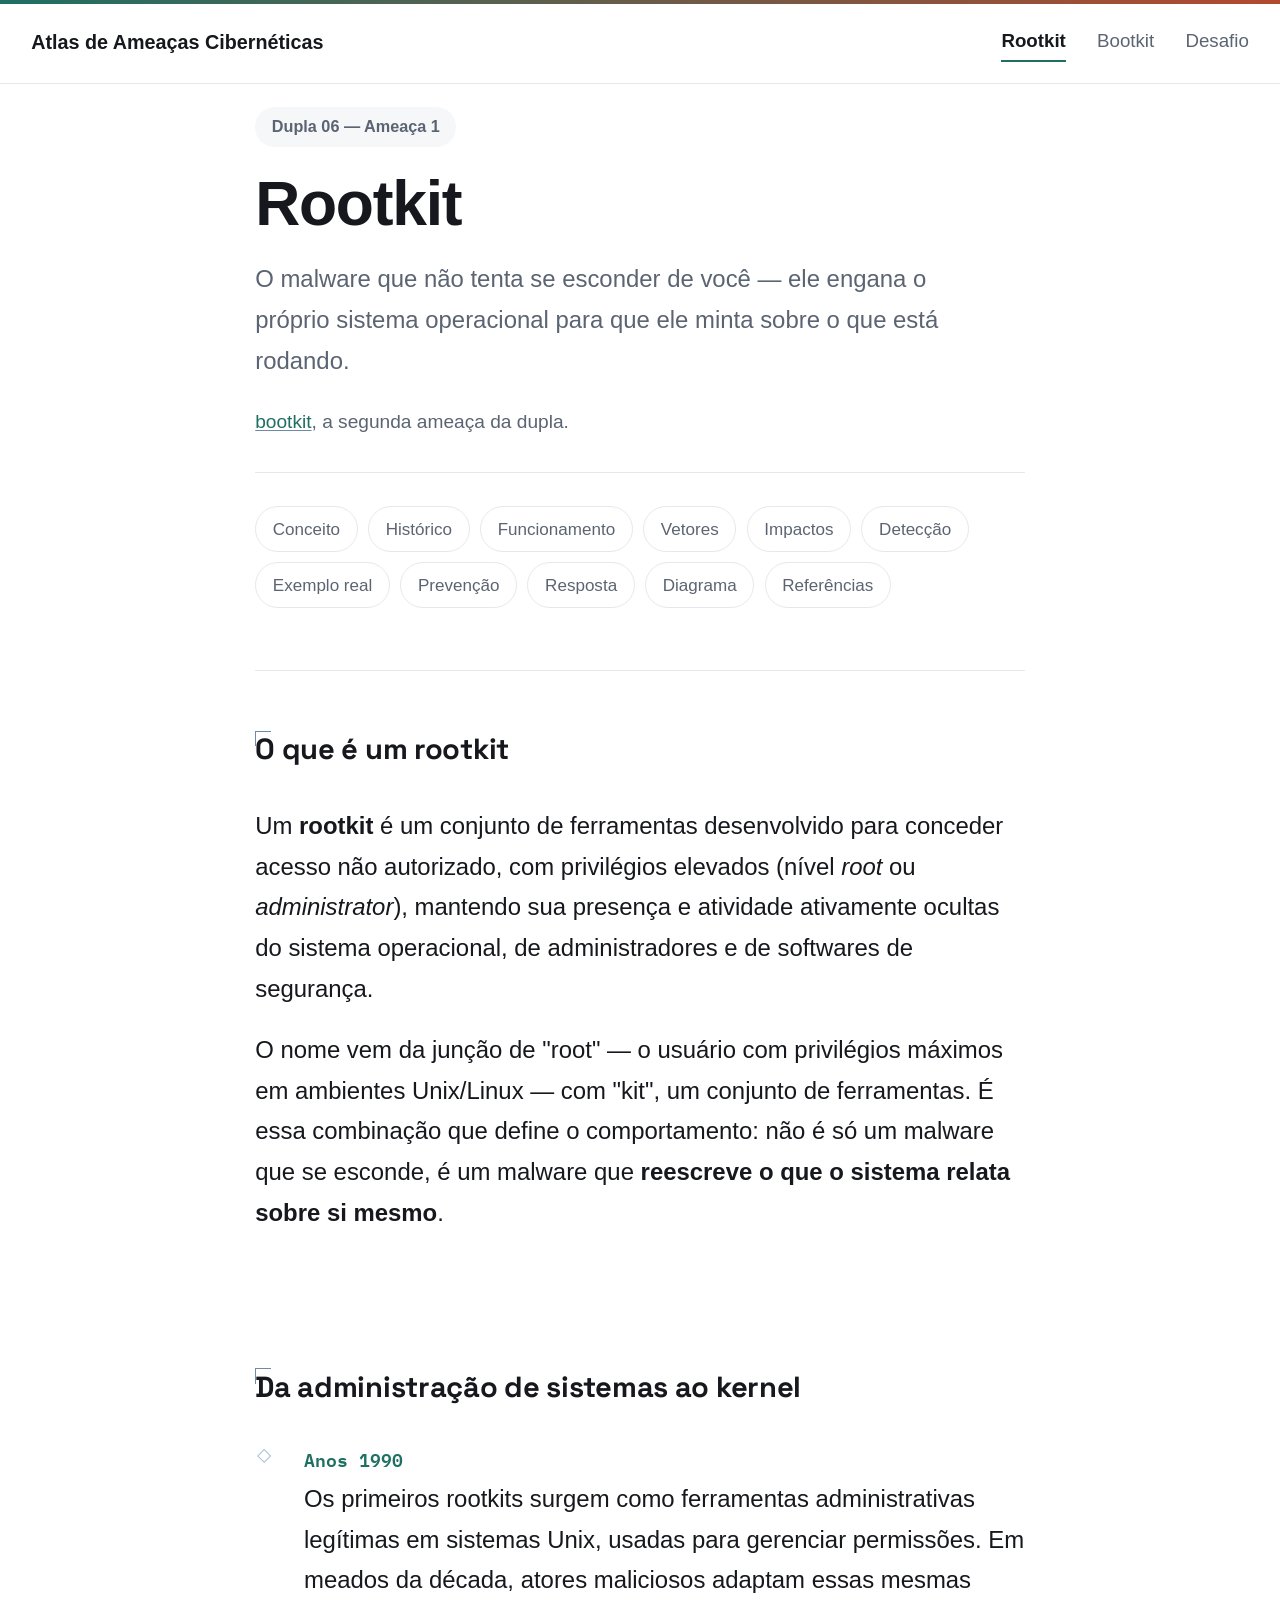
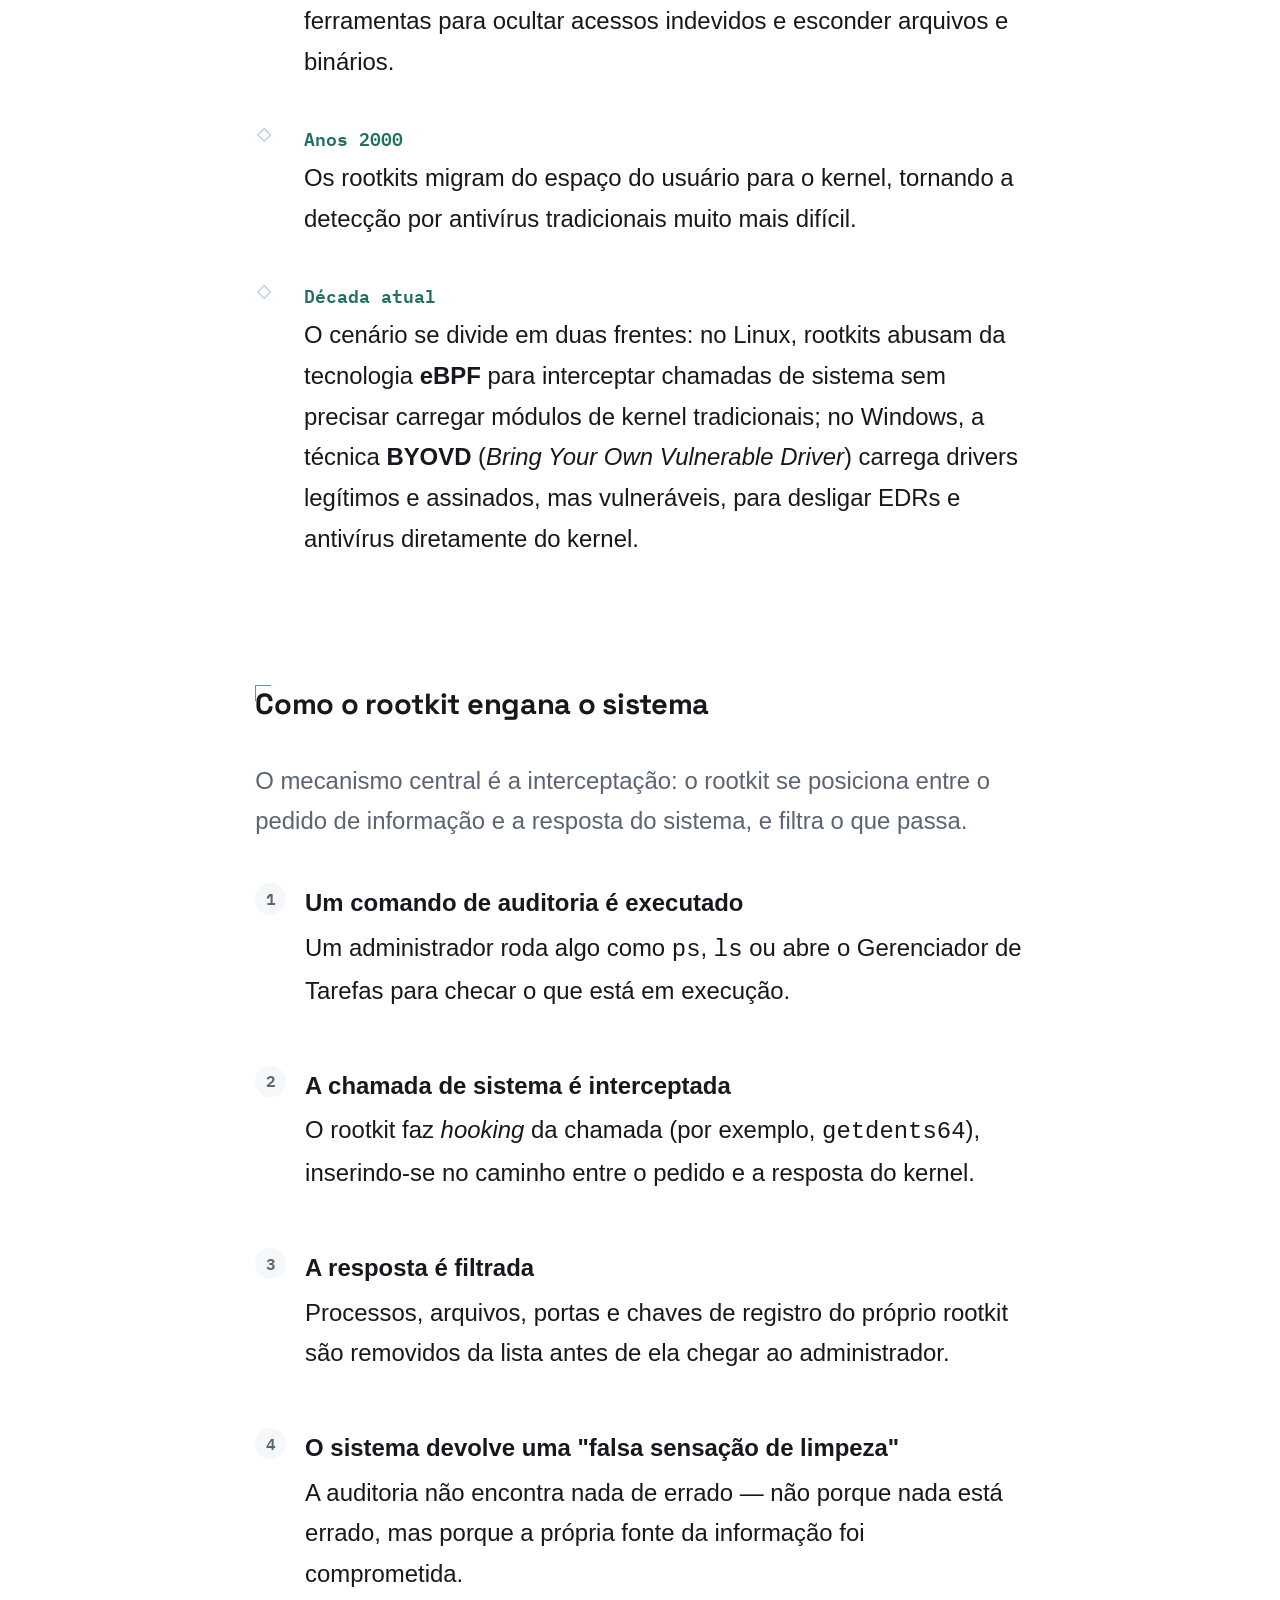
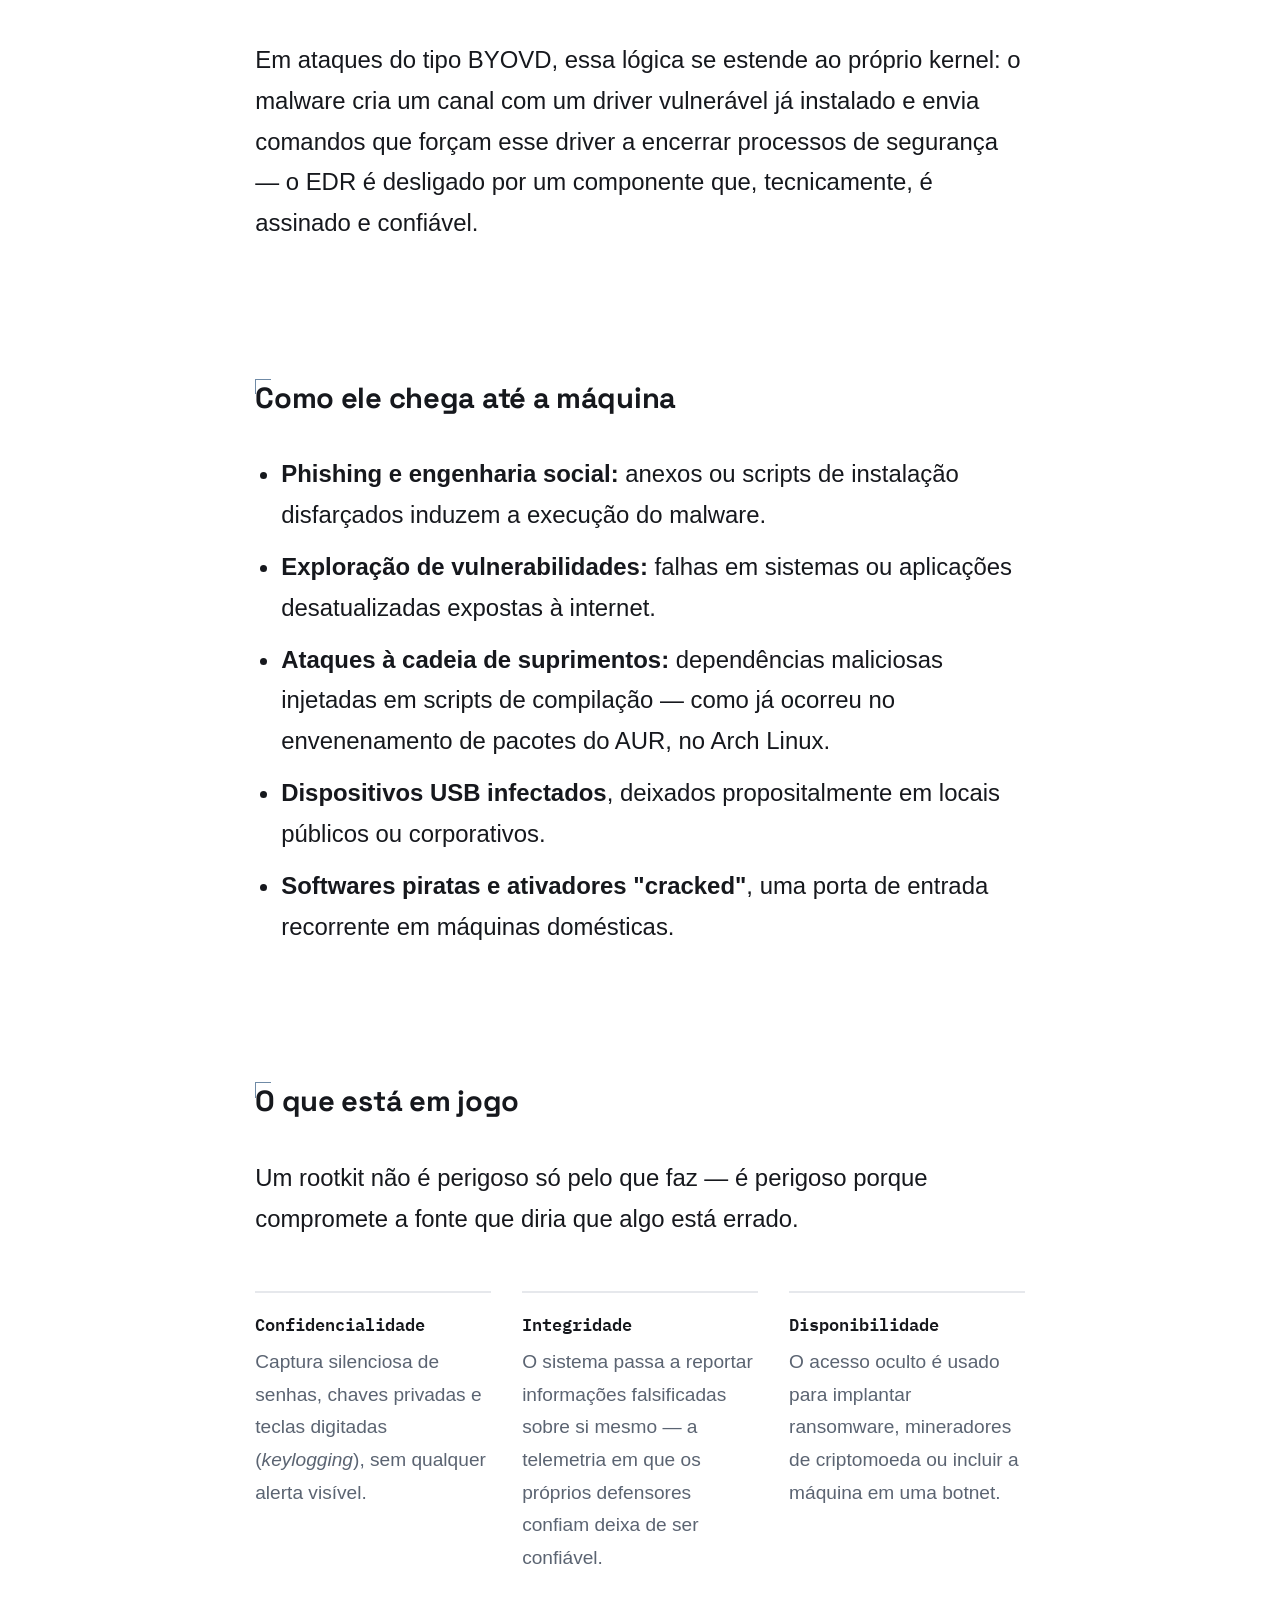
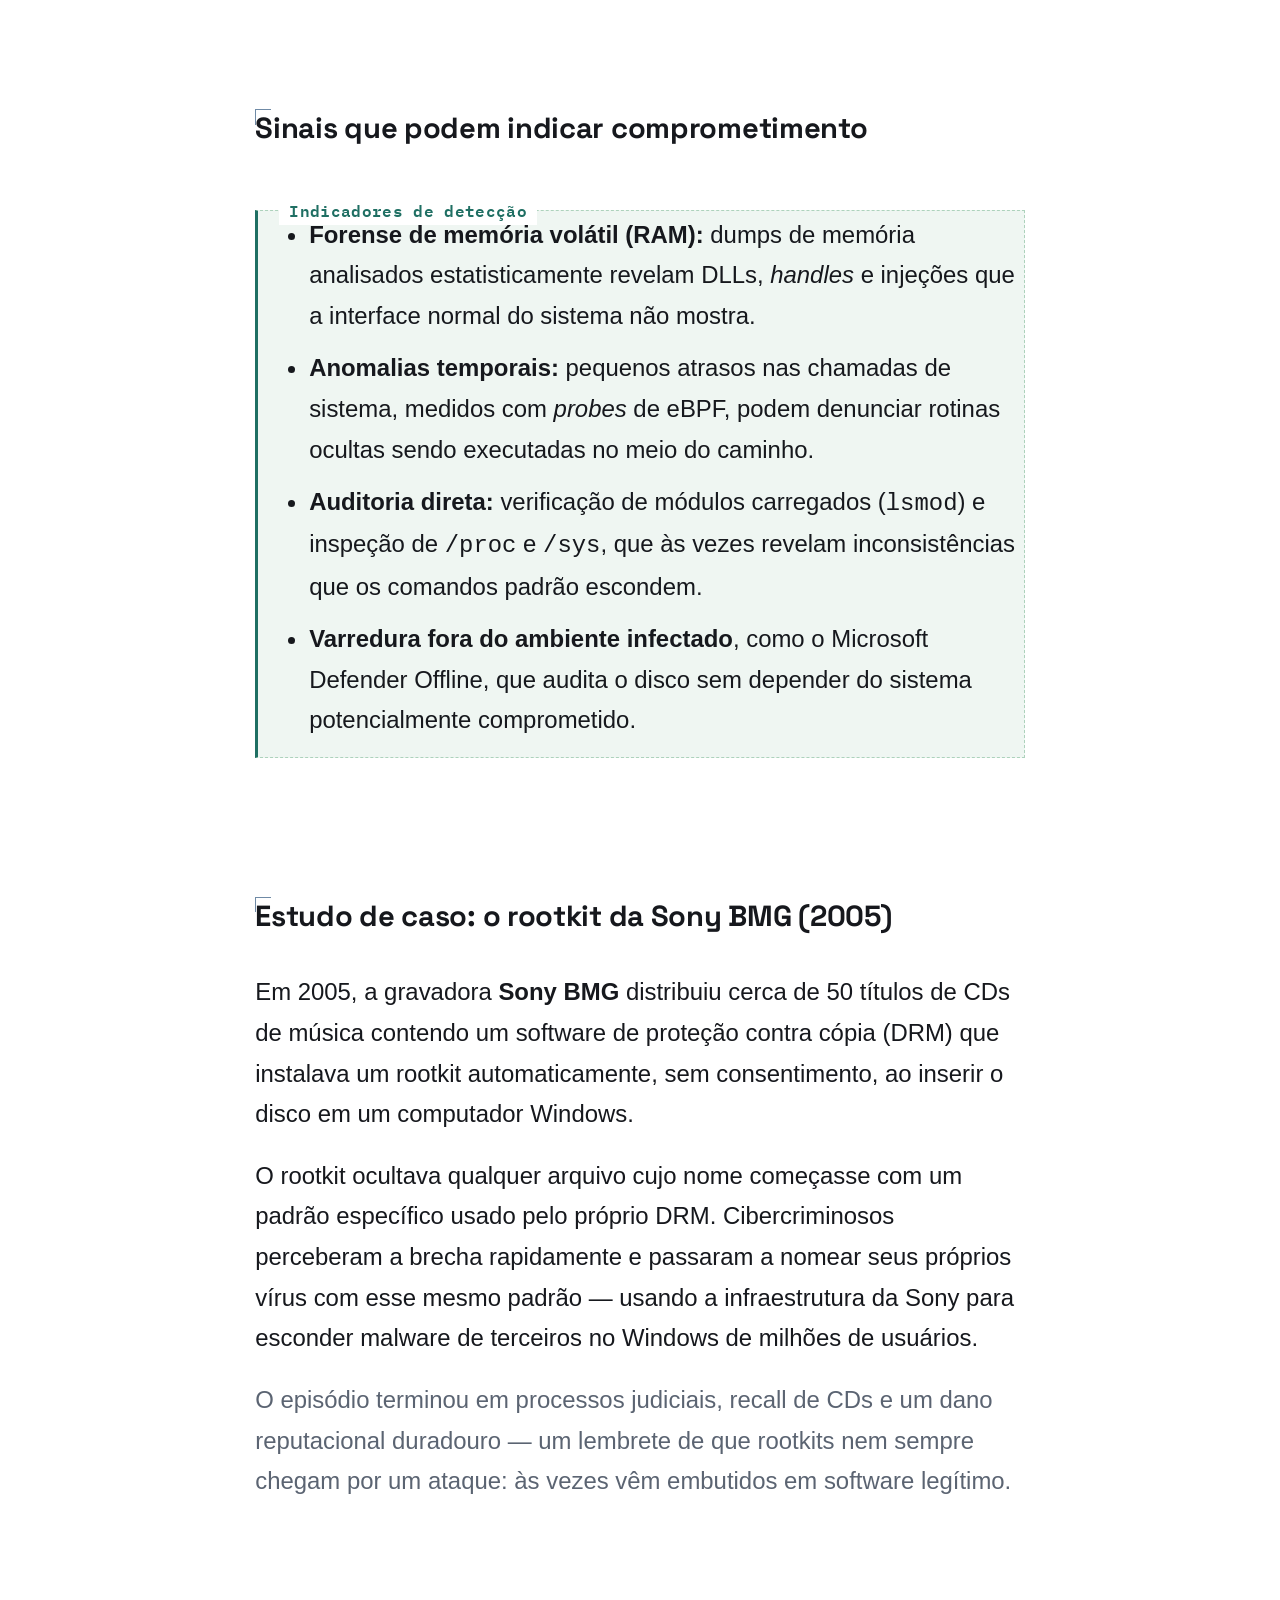
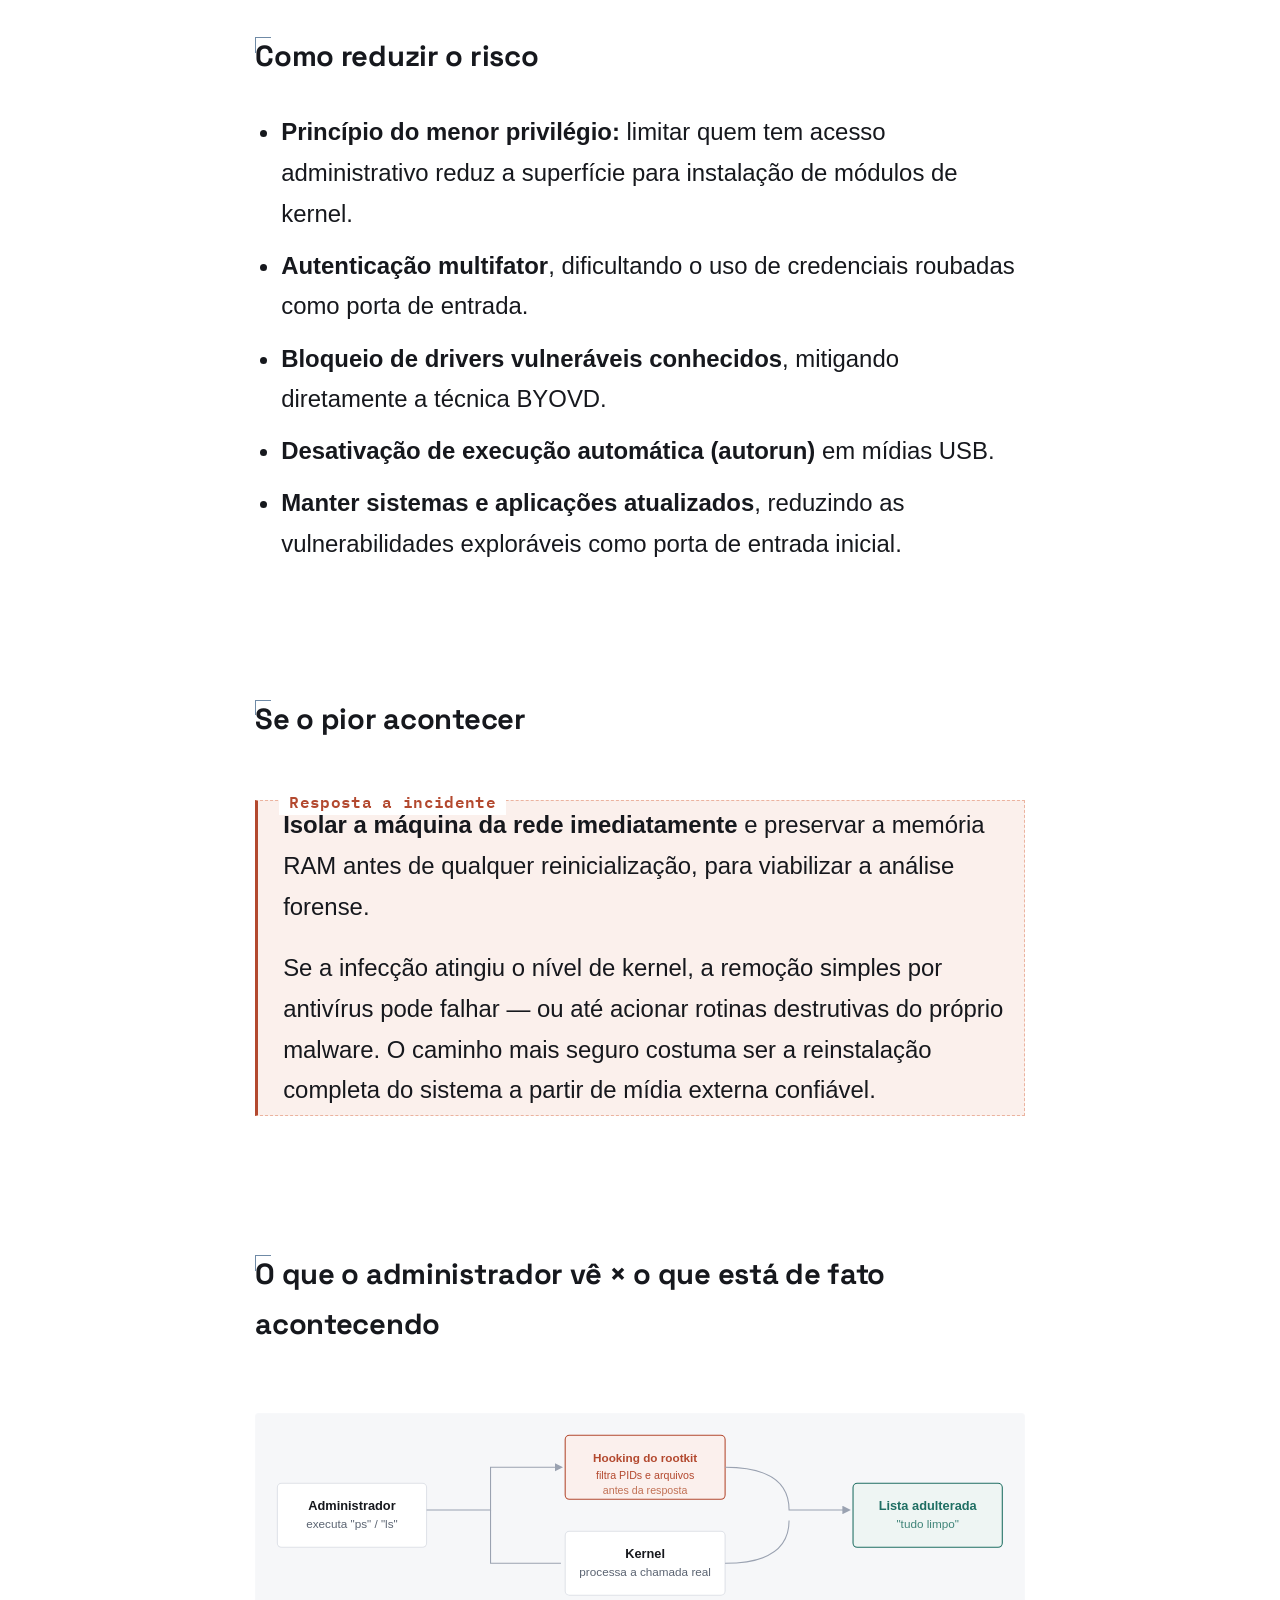
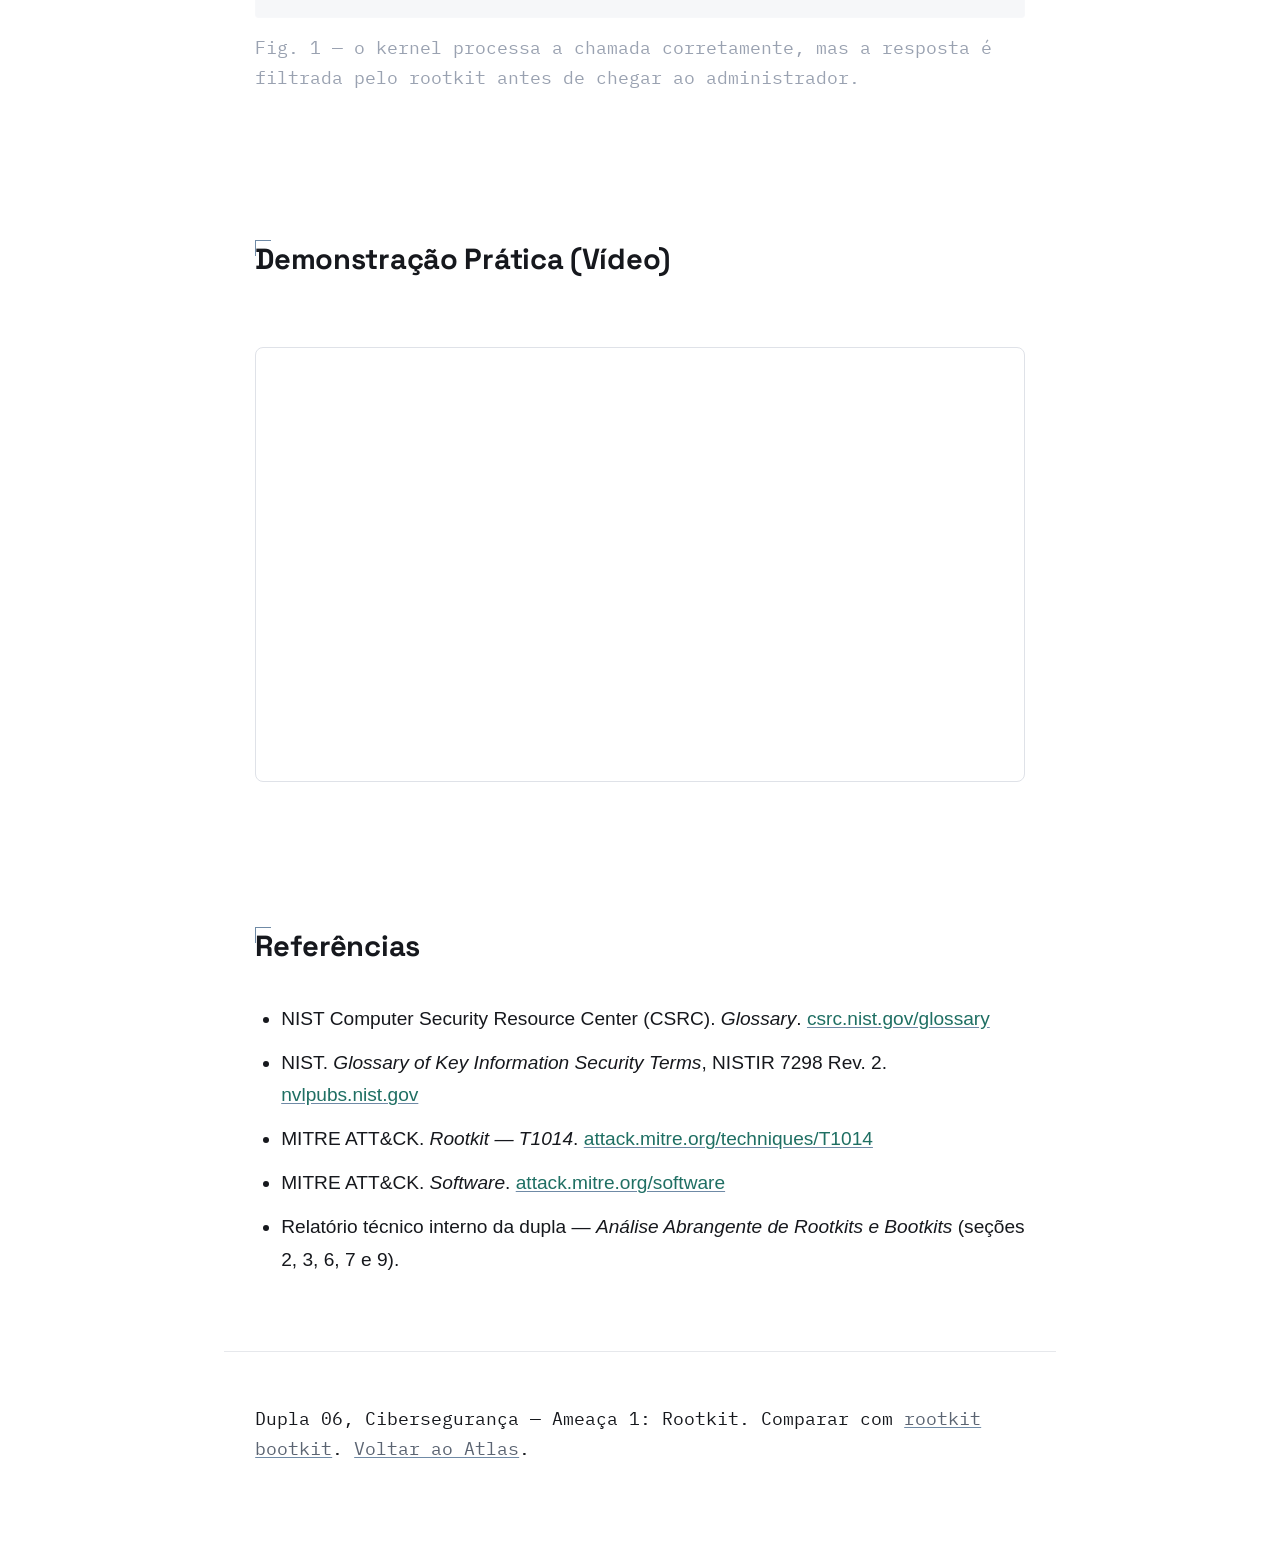
==== commit 95aacf82: "fix: Organizando os links" ====
--- a/index.html
+++ b/index.html
@@ -30,7 +30,6 @@
         sistema operacional para que ele minta sobre o que está rodando.
       </p>
       <p class="see-also">
-        Compare com o <a href="bootkit.html">bootkit</a>
         <a href="bootkit.html">bootkit</a>, a segunda ameaça da
         dupla.
       </p>
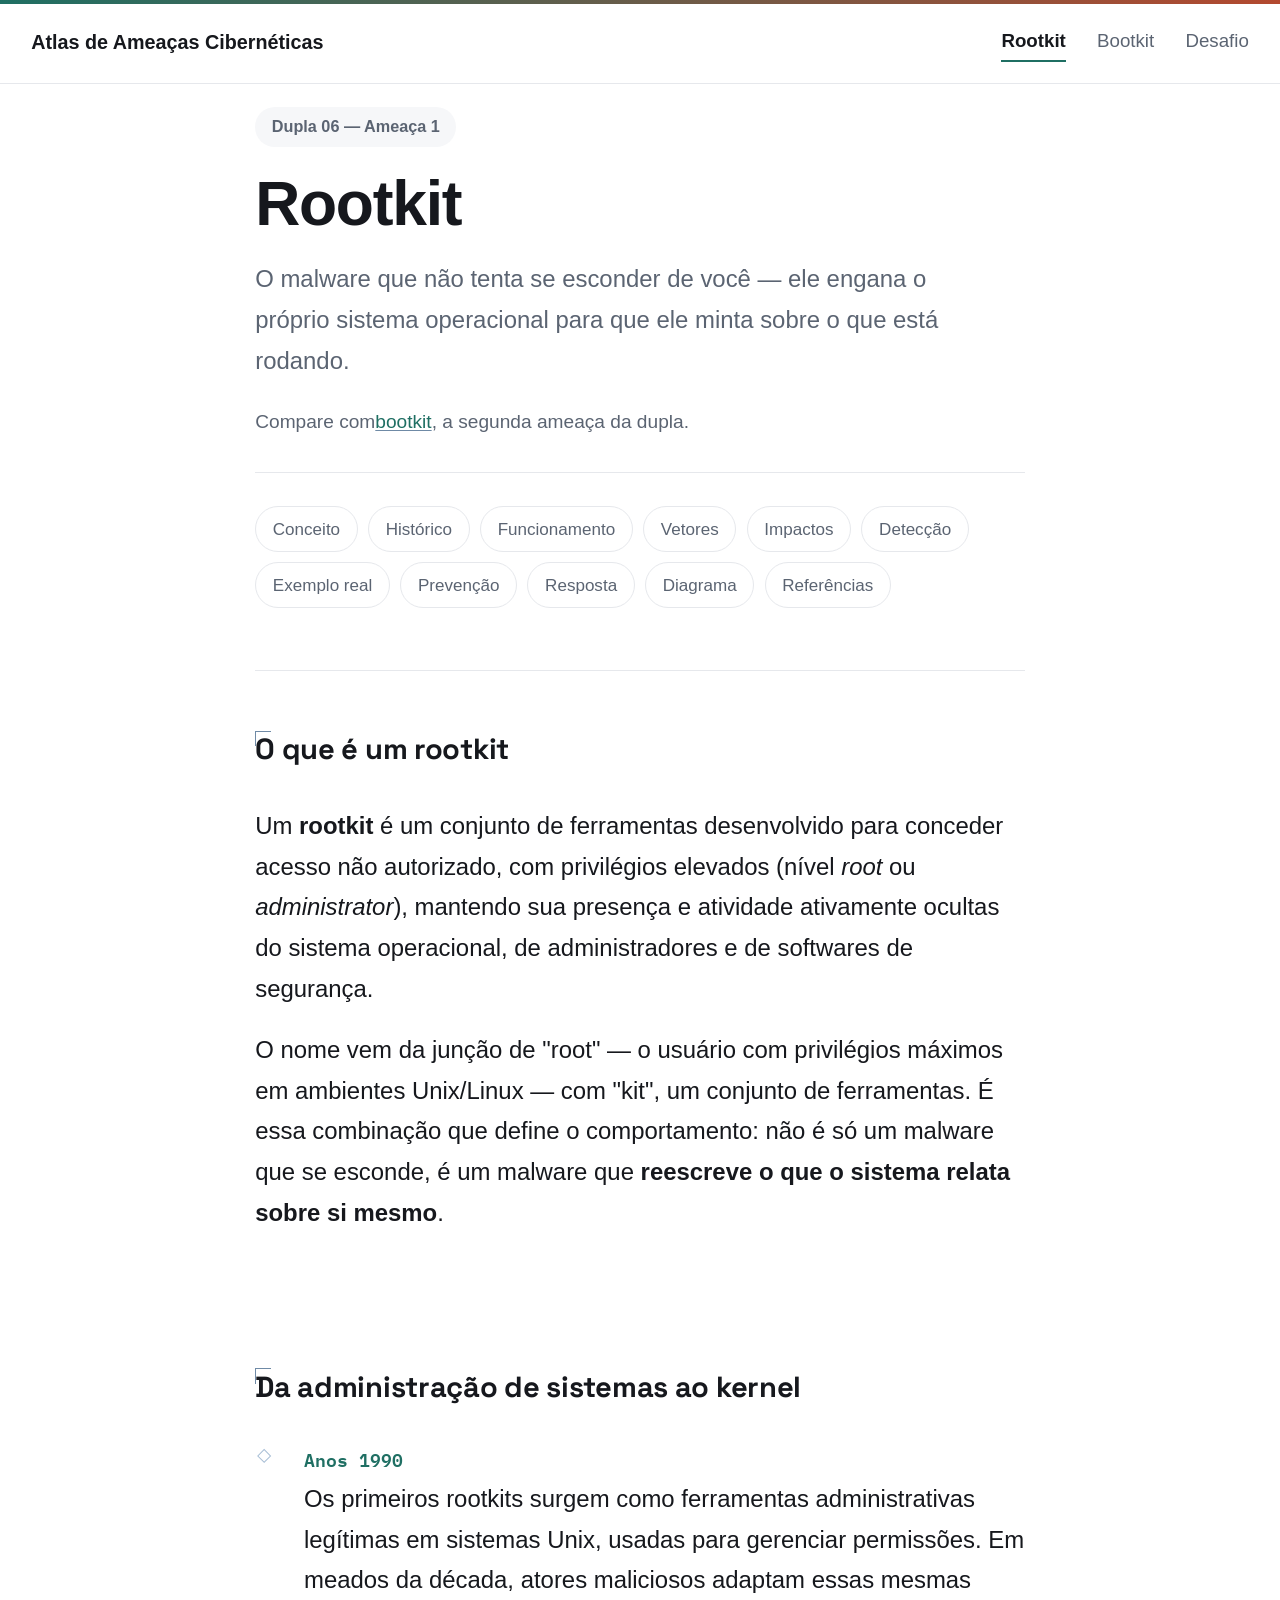
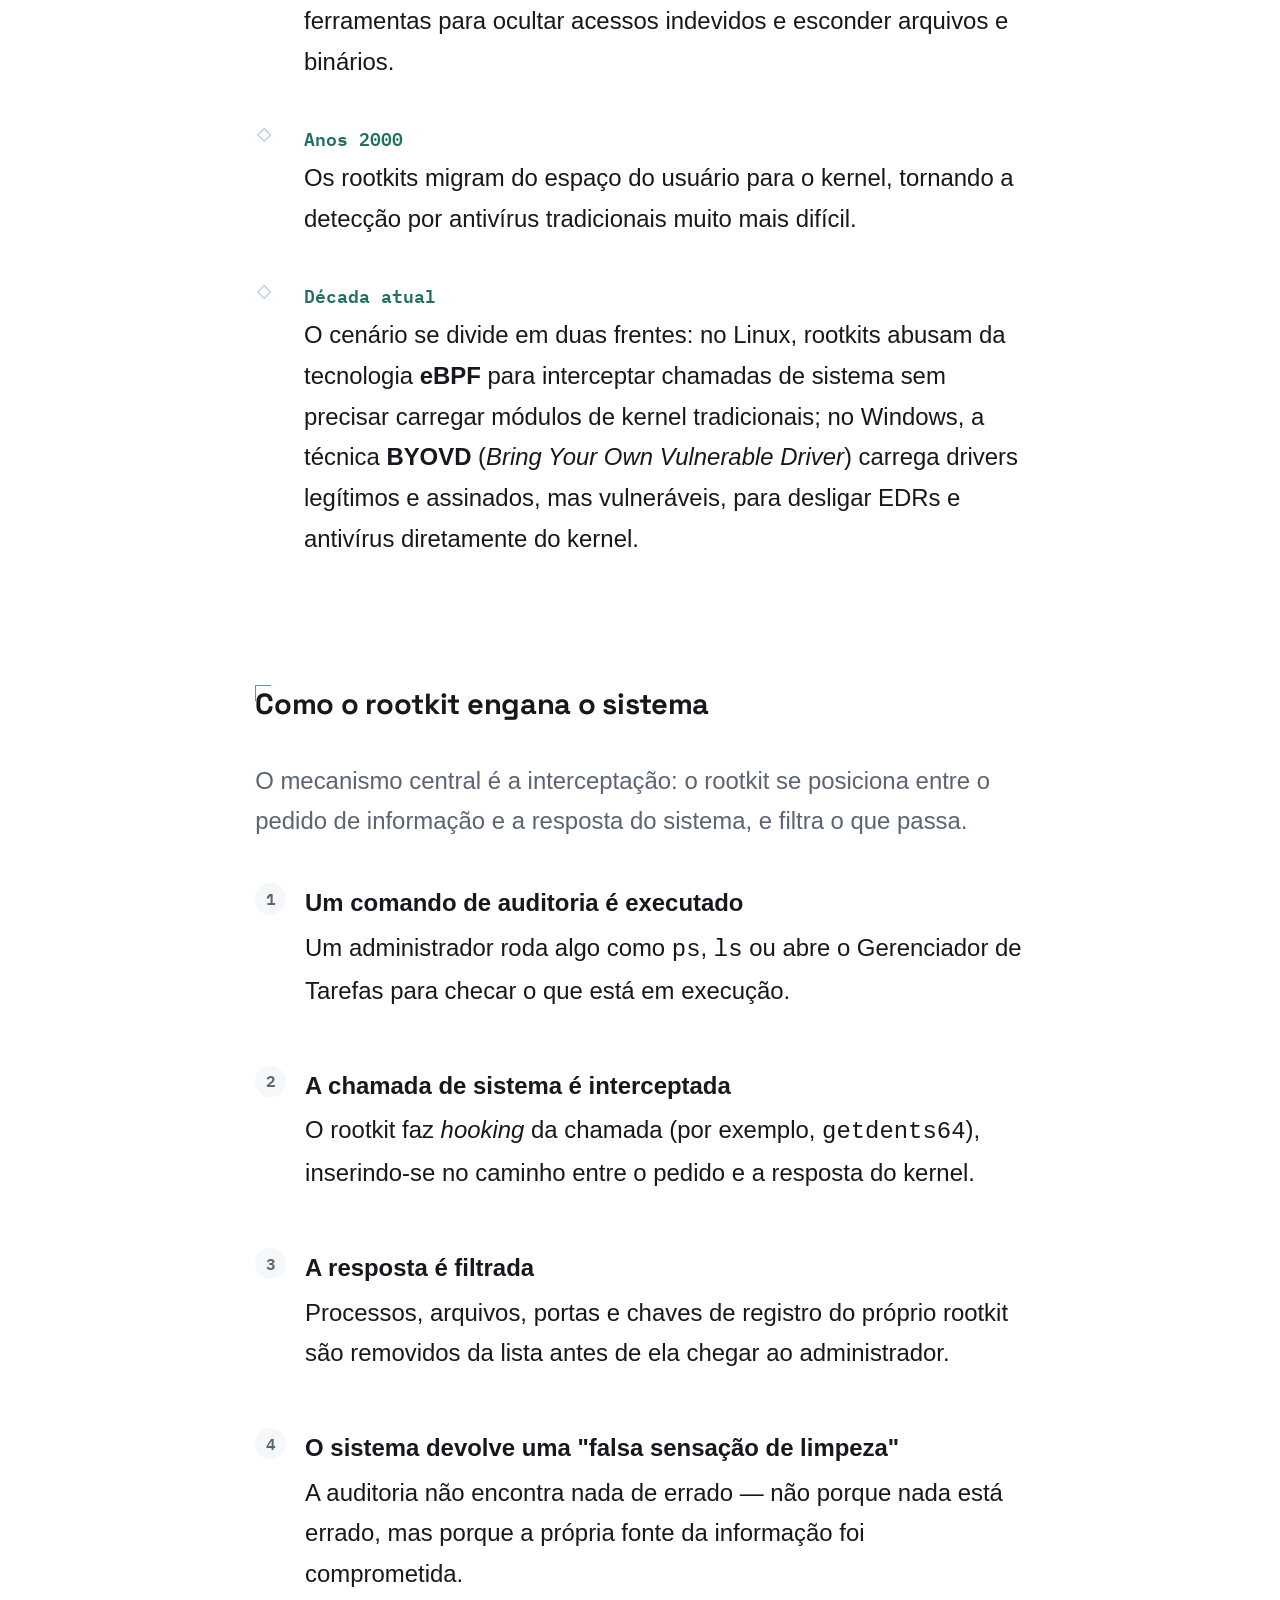
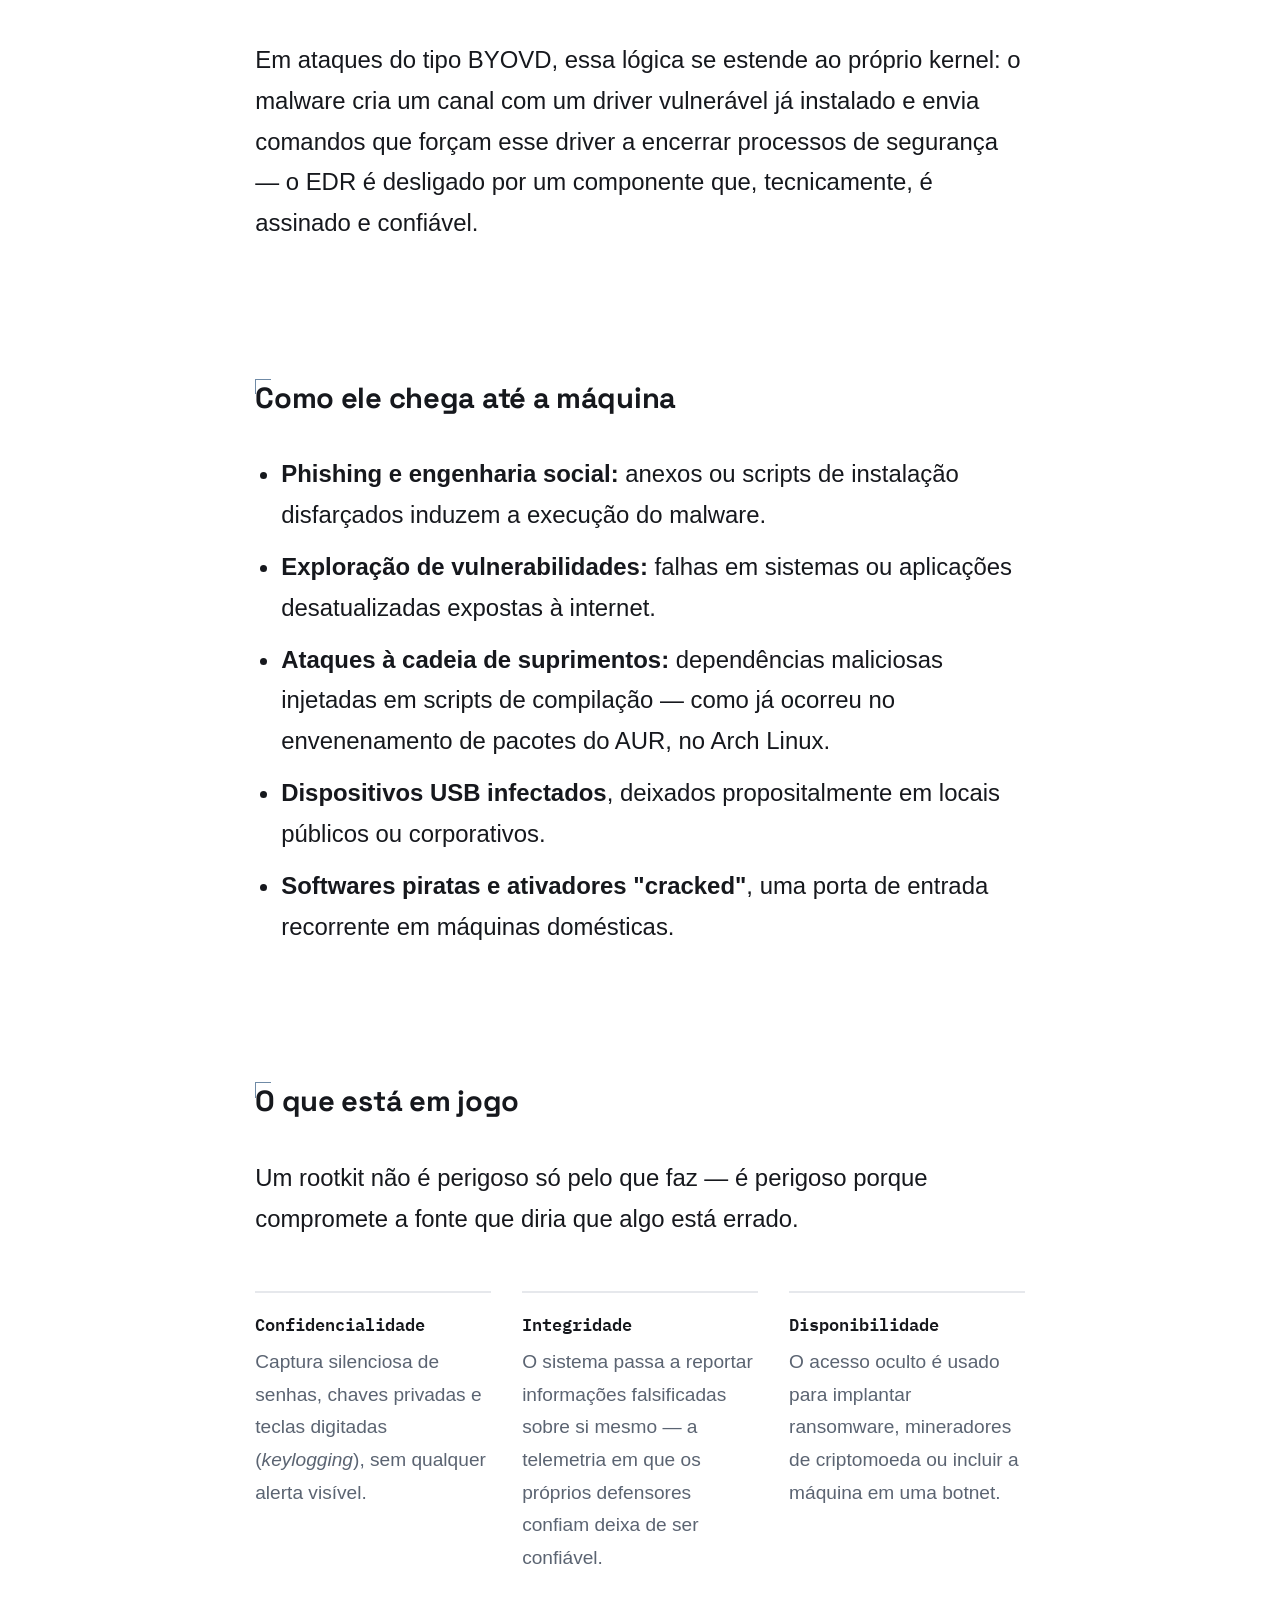
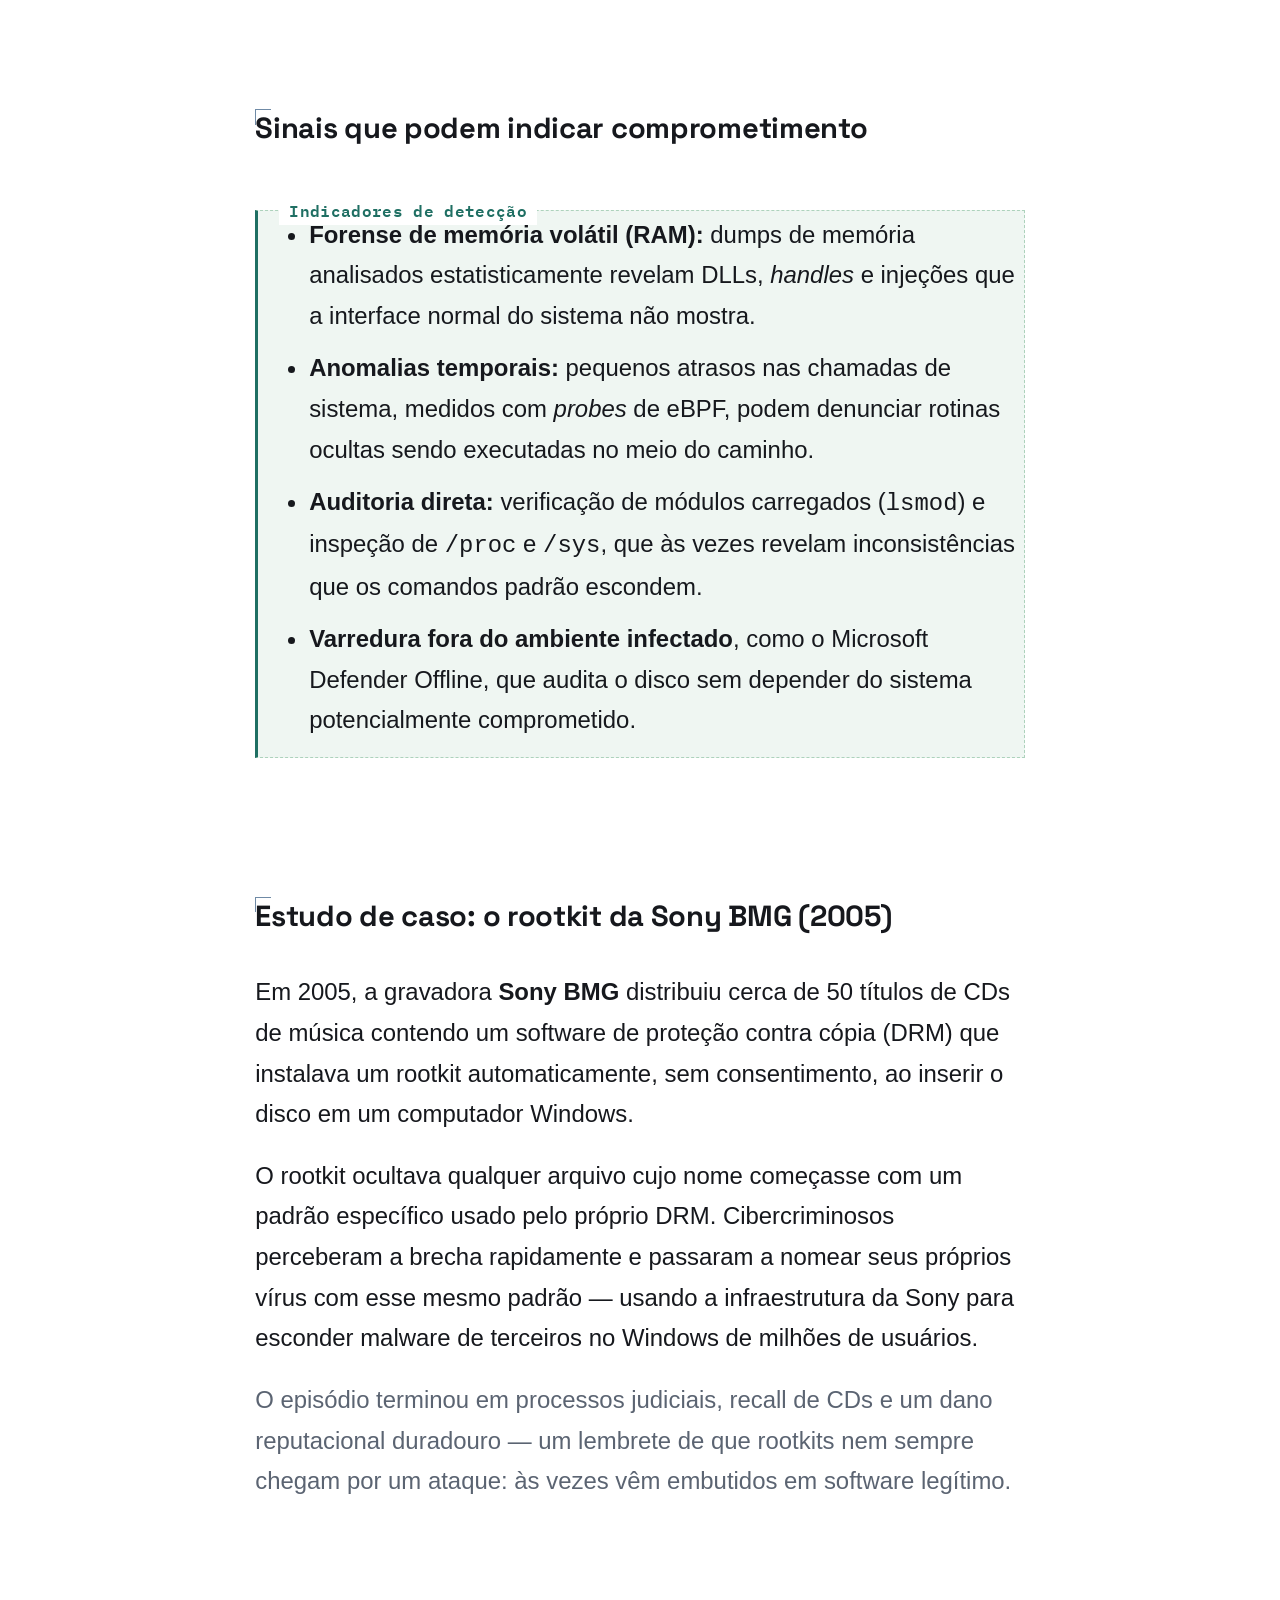
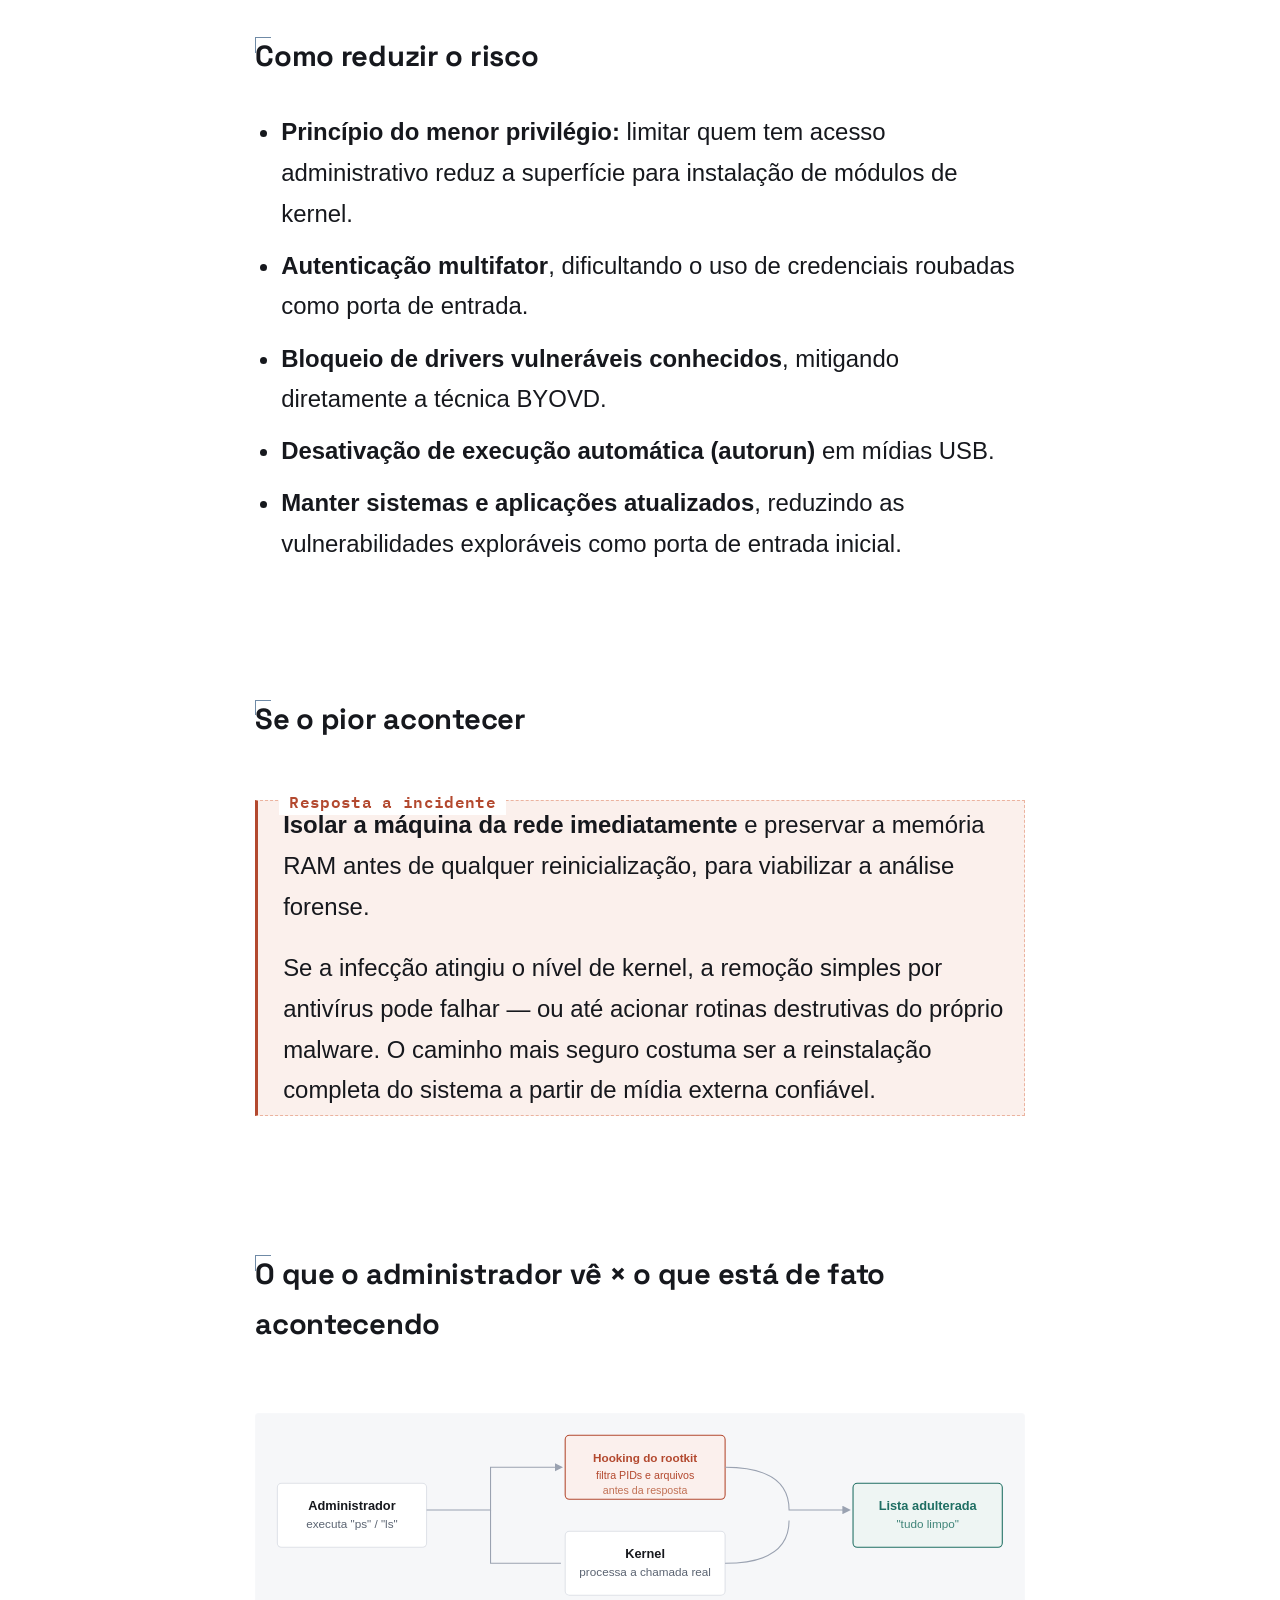
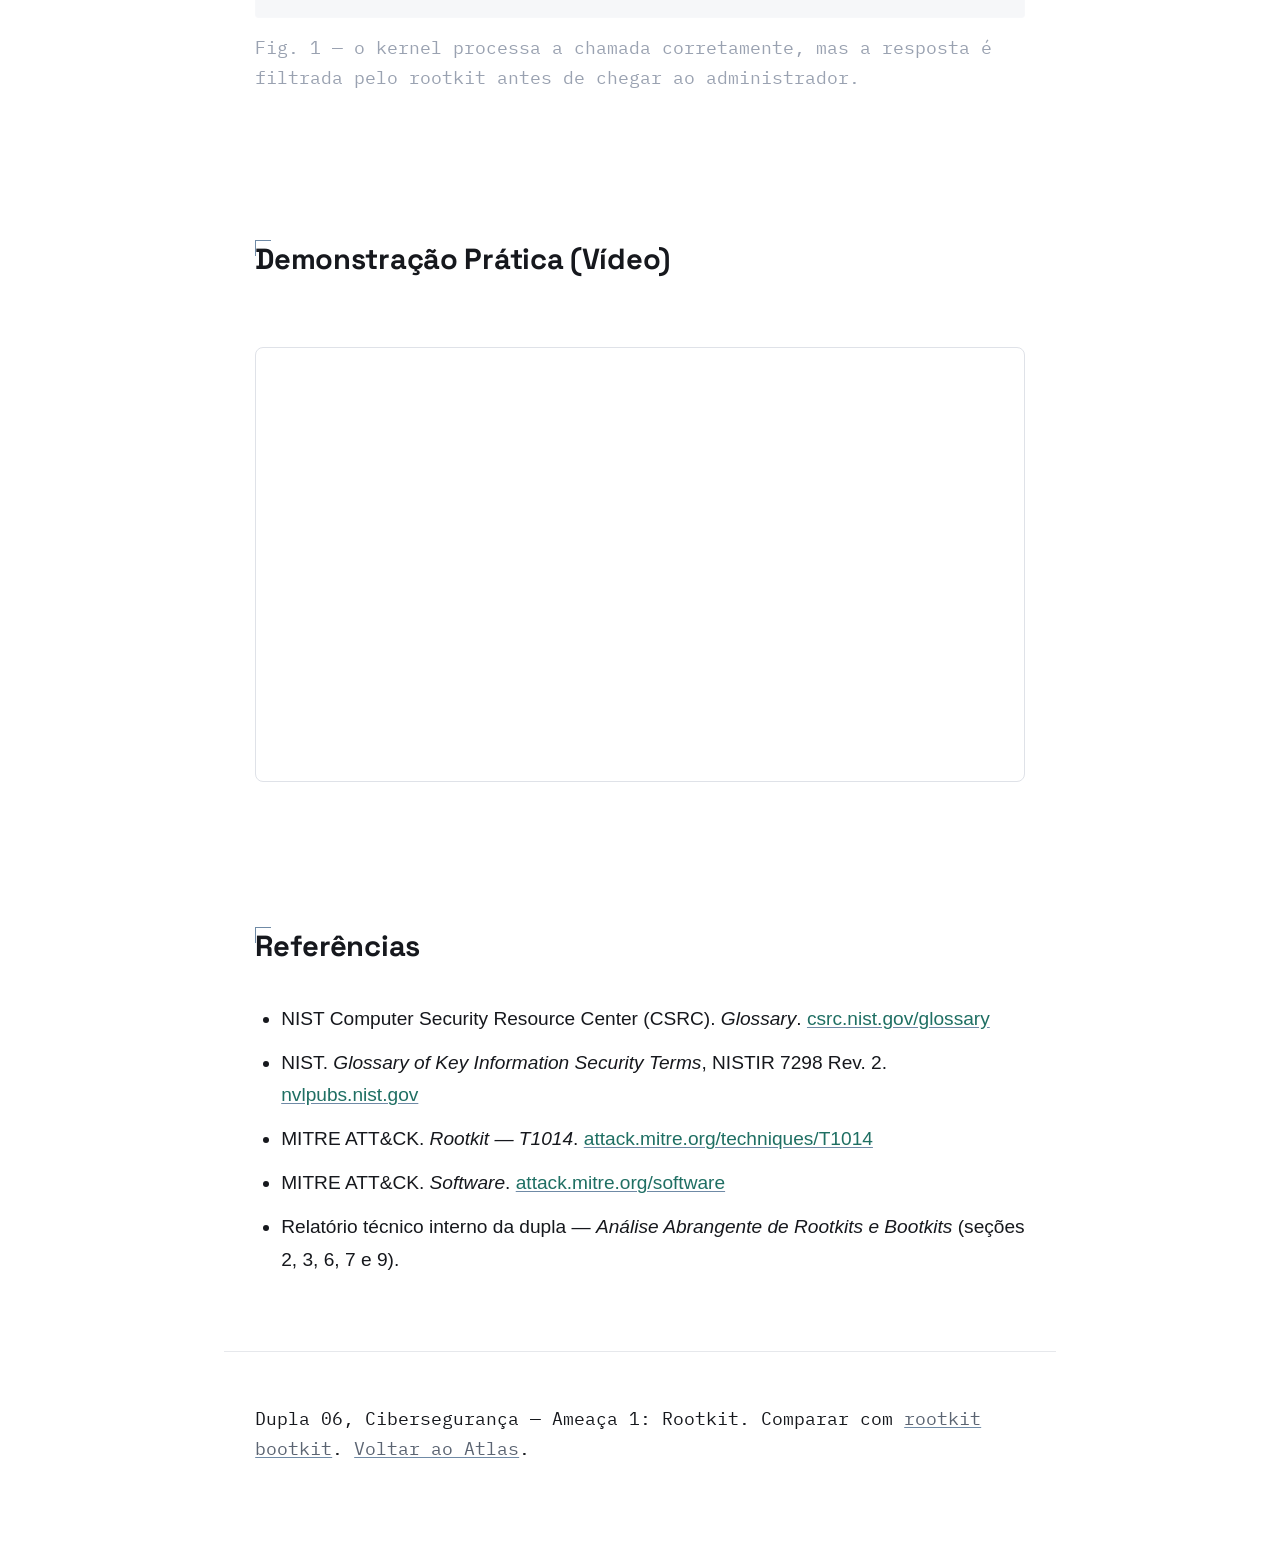
==== commit 5eb6257d: "fix: Alterando texto do header" ====
--- a/index.html
+++ b/index.html
@@ -30,7 +30,7 @@
         sistema operacional para que ele minta sobre o que está rodando.
       </p>
       <p class="see-also">
-        <a href="bootkit.html">bootkit</a>, a segunda ameaça da
+        Compare com<a href="bootkit.html">bootkit</a>, a segunda ameaça da
         dupla.
       </p>
 
